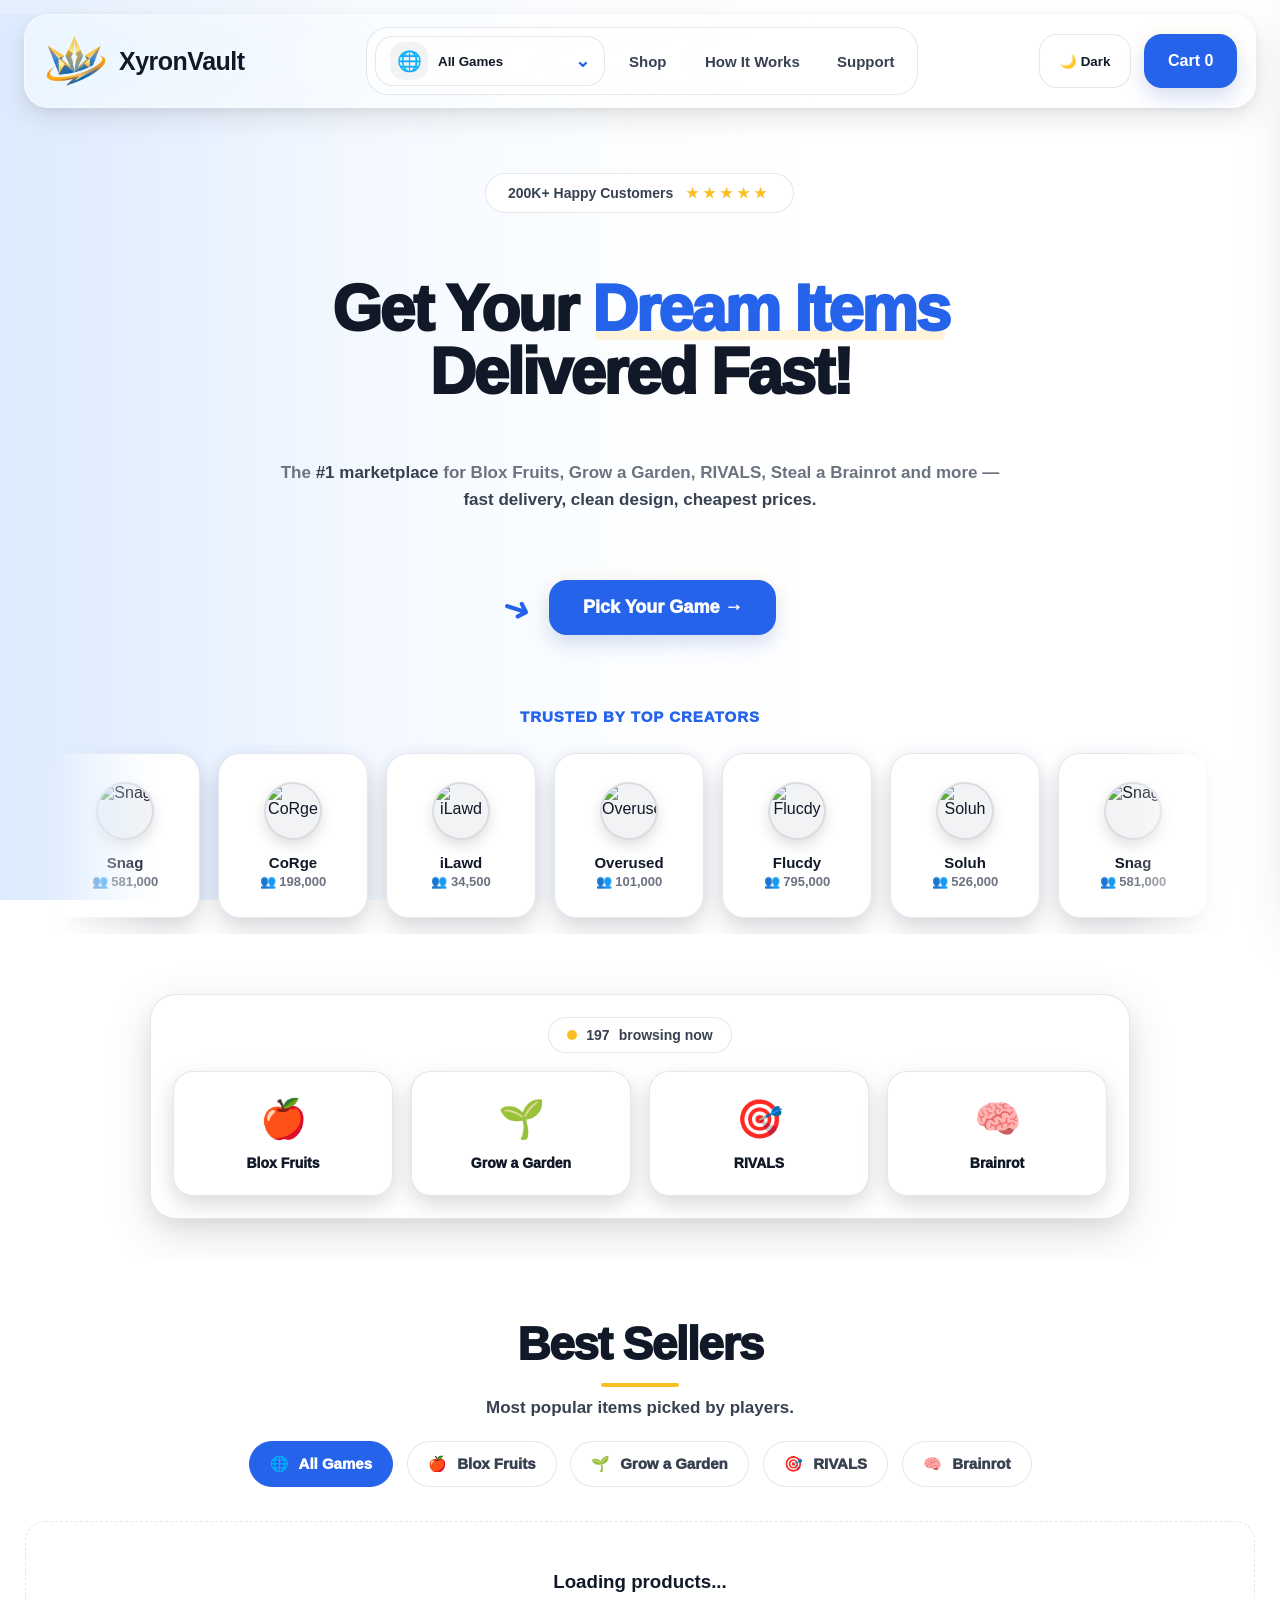
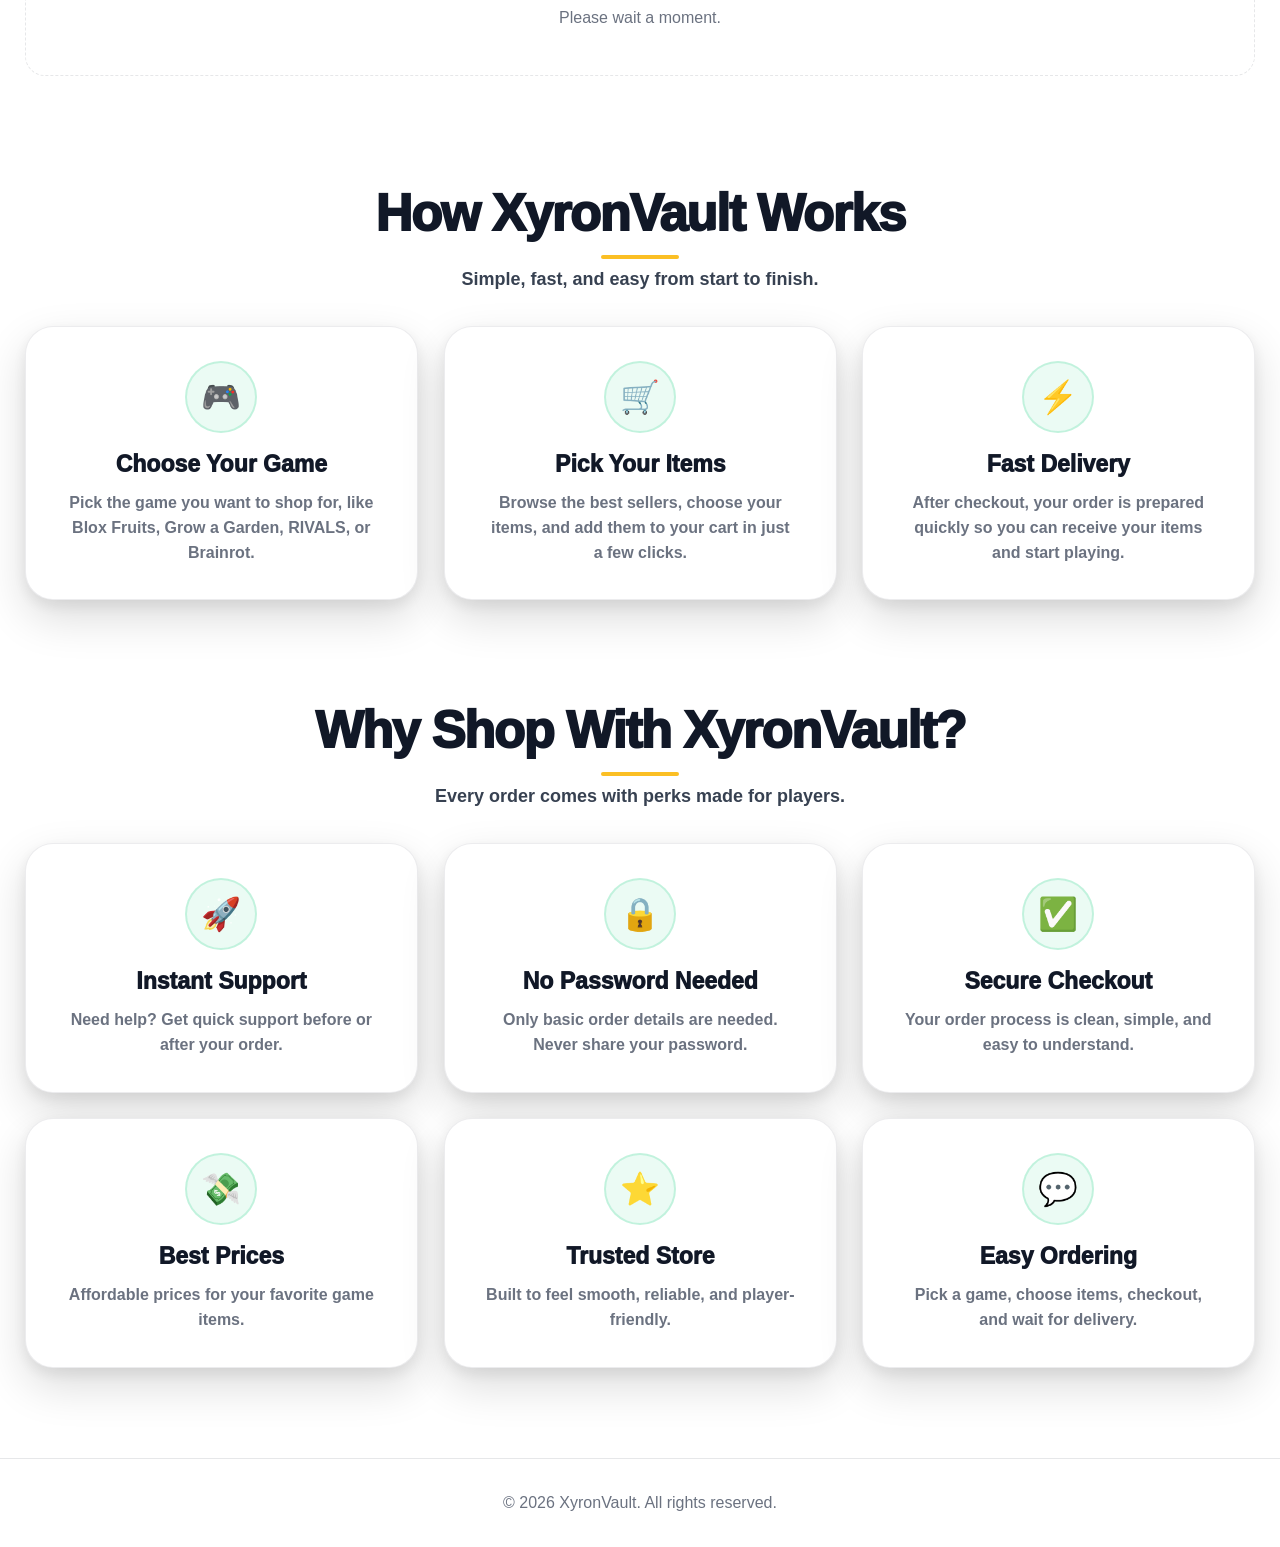
==== index.html @ 9dd2227e "Add files via upload" ====
<!DOCTYPE html>
<html lang="en">
<head>
  <meta charset="UTF-8" />
  <meta name="viewport" content="width=device-width, initial-scale=1.0" />

  <title>XyronVault</title>

  <link href="https://fonts.googleapis.com/css2?family=Fredoka:wght@400;500;600;700&display=swap" rel="stylesheet">
  <link rel="stylesheet" href="style.css">
</head>

<body class="light-mode">

  <nav class="navbar">
    <a class="logo nav-brand" href="index.html">
      <img class="nav-logo-img" src="logo.png" alt="XyronVault logo">
      <span>XyronVault</span>
    </a>

    <div class="nav-center">
      <div class="game-dropdown" id="gameDropdown">
        <button class="game-dropdown-btn" onclick="toggleGameDropdown(event)">
          <span class="selected-game-icon">🌐</span>
          <span>All Games</span>
          <span class="dropdown-arrow">⌄</span>
        </button>

        <div class="game-menu" id="gameMenu"></div>
      </div>

      <a href="#shop">Shop</a>
      <a href="#how-it-works">How It Works</a>
      <a href="#support">Support</a>
    </div>

    <div class="nav-actions">
      <button class="theme-toggle" onclick="toggleTheme()">☀️ Light</button>

      <button class="cart-btn" onclick="openCart()">
        Cart <span id="cartCount">0</span>
      </button>
    </div>
  </nav>

  <section class="hero marketplace-hero">
    <div class="hero-trust-pill">
      <span>200K+ Happy Customers</span>
      <span class="stars">★★★★★</span>
    </div>

    <h1 class="hero-title">
      Get Your <span>Dream Items</span><br>
      Delivered Fast!
    </h1>

    <p class="hero-subtitle">
      The <b>#1 marketplace</b> for Blox Fruits, Grow a Garden, RIVALS,
      Steal a Brainrot and more — <b>fast delivery, clean design, cheapest prices.</b>
    </p>

    <div class="hero-cta-row">
      <div class="hero-arrow">➜</div>

      <button class="hero-main-btn" onclick="openGamePopup()">
        Pick Your Game →
      </button>
    </div>

    <div class="creator-strip">
      <h3>Trusted by Top Creators</h3>

      <div class="creator-marquee">
        <div class="creator-track">

          <div class="creator-card">
            <img class="creator-avatar-img" src="https://api.dicebear.com/8.x/avataaars/svg?seed=Snag" alt="Snag">
            <h4>Snag</h4>
            <p>👥 581,000</p>
          </div>

          <div class="creator-card">
            <img class="creator-avatar-img" src="https://api.dicebear.com/8.x/avataaars/svg?seed=CoRge" alt="CoRge">
            <h4>CoRge</h4>
            <p>👥 198,000</p>
          </div>

          <div class="creator-card">
            <img class="creator-avatar-img" src="https://api.dicebear.com/8.x/avataaars/svg?seed=iLawd" alt="iLawd">
            <h4>iLawd</h4>
            <p>👥 34,500</p>
          </div>

          <div class="creator-card">
            <img class="creator-avatar-img" src="https://api.dicebear.com/8.x/avataaars/svg?seed=Overused" alt="Overused">
            <h4>Overused</h4>
            <p>👥 101,000</p>
          </div>

          <div class="creator-card">
            <img class="creator-avatar-img" src="https://api.dicebear.com/8.x/avataaars/svg?seed=Flucdy" alt="Flucdy">
            <h4>Flucdy</h4>
            <p>👥 795,000</p>
          </div>

          <div class="creator-card">
            <img class="creator-avatar-img" src="https://api.dicebear.com/8.x/avataaars/svg?seed=Soluh" alt="Soluh">
            <h4>Soluh</h4>
            <p>👥 526,000</p>
          </div>

          <div class="creator-card">
            <img class="creator-avatar-img" src="https://api.dicebear.com/8.x/avataaars/svg?seed=Snag2" alt="Snag">
            <h4>Snag</h4>
            <p>👥 581,000</p>
          </div>

          <div class="creator-card">
            <img class="creator-avatar-img" src="https://api.dicebear.com/8.x/avataaars/svg?seed=CoRge2" alt="CoRge">
            <h4>CoRge</h4>
            <p>👥 198,000</p>
          </div>

        </div>
      </div>
    </div>

    <div class="hero-floating-area">
      <div class="hero-glow-card">
        <div class="mini-live-pill">
          <span class="live-dot"></span>
          <b>197</b> browsing now
        </div>

        <div class="hero-games-row">
          <div class="hero-game-card" onclick="window.location.href='game.html?game=Blox%20Fruits'">
            <span>🍎</span>
            <p>Blox Fruits</p>
          </div>

          <div class="hero-game-card" onclick="window.location.href='game.html?game=Grow%20a%20Garden'">
            <span>🌱</span>
            <p>Grow a Garden</p>
          </div>

          <div class="hero-game-card" onclick="window.location.href='game.html?game=RIVALS'">
            <span>🎯</span>
            <p>RIVALS</p>
          </div>

          <div class="hero-game-card" onclick="window.location.href='game.html?game=Steal%20a%20Brainrot'">
            <span>🧠</span>
            <p>Brainrot</p>
          </div>
        </div>
      </div>
    </div>
  </section>

  <main class="container">
    <section class="shop-panel" id="shop">
      <div class="section-title best-seller-title">
        <h2>Best Sellers</h2>
        <p id="bestSellerSubtitle">Most popular items picked by players.</p>
      </div>

      <div class="game-filter-chips" id="gameFilterChips"></div>

      <div class="items-grid" id="itemsGrid">
        <div class="empty-state">
          <h3>Loading products...</h3>
          <p>Please wait a moment.</p>
        </div>
      </div>
    </section>

    <section class="zyron-steps-section" id="how-it-works">
      <div class="zyron-section-title">
        <h2>How XyronVault Works</h2>
        <p>Simple, fast, and easy from start to finish.</p>
      </div>

      <div class="zyron-steps-grid">
        <div class="zyron-info-card">
          <div class="zyron-card-icon">🎮</div>
          <h3>Choose Your Game</h3>
          <p>
            Pick the game you want to shop for, like Blox Fruits,
            Grow a Garden, RIVALS, or Brainrot.
          </p>
        </div>

        <div class="zyron-info-card">
          <div class="zyron-card-icon">🛒</div>
          <h3>Pick Your Items</h3>
          <p>
            Browse the best sellers, choose your items, and add them
            to your cart in just a few clicks.
          </p>
        </div>

        <div class="zyron-info-card">
          <div class="zyron-card-icon">⚡</div>
          <h3>Fast Delivery</h3>
          <p>
            After checkout, your order is prepared quickly so you can
            receive your items and start playing.
          </p>
        </div>
      </div>
    </section>

    <section class="zyron-benefits-section">
      <div class="zyron-section-title">
        <h2>Why Shop With XyronVault?</h2>
        <p>Every order comes with perks made for players.</p>
      </div>

      <div class="zyron-benefits-grid">
        <div class="zyron-benefit-card">
          <div class="zyron-card-icon">🚀</div>
          <h3>Instant Support</h3>
          <p>Need help? Get quick support before or after your order.</p>
        </div>

        <div class="zyron-benefit-card">
          <div class="zyron-card-icon">🔒</div>
          <h3>No Password Needed</h3>
          <p>Only basic order details are needed. Never share your password.</p>
        </div>

        <div class="zyron-benefit-card">
          <div class="zyron-card-icon">✅</div>
          <h3>Secure Checkout</h3>
          <p>Your order process is clean, simple, and easy to understand.</p>
        </div>

        <div class="zyron-benefit-card">
          <div class="zyron-card-icon">💸</div>
          <h3>Best Prices</h3>
          <p>Affordable prices for your favorite game items.</p>
        </div>

        <div class="zyron-benefit-card">
          <div class="zyron-card-icon">⭐</div>
          <h3>Trusted Store</h3>
          <p>Built to feel smooth, reliable, and player-friendly.</p>
        </div>

        <div class="zyron-benefit-card">
          <div class="zyron-card-icon">💬</div>
          <h3>Easy Ordering</h3>
          <p>Pick a game, choose items, checkout, and wait for delivery.</p>
        </div>
      </div>
    </section>
  </main>

  <aside class="cart-drawer" id="cartDrawer">
    <div class="cart-header">
      <h2>Your Cart</h2>
      <button class="close-btn" onclick="closeCart()">Close</button>
    </div>

    <div id="cartItems"></div>

    <div class="cart-total">
      <span>Total</span>
      <span id="cartTotal">$0.00</span>
    </div>

    <button class="checkout-btn" onclick="checkout()">Checkout</button>
  </aside>

  <div class="game-popup-bg" id="gamePopup">
    <div class="game-popup">
      <div class="game-popup-header">
        <div>
          <h2>Pick Your Game</h2>
          <p>Choose a game to start shopping.</p>
        </div>

        <button class="game-popup-close" onclick="closeGamePopup()">X</button>
      </div>

      <div class="game-popup-grid">
        <div class="popup-game-card" onclick="window.location.href='game.html?game=Blox%20Fruits'">
          <span>🍎</span>
          <h3>Blox Fruits</h3>
          <p>Gamepasses, perm fruits & physical fruits</p>
        </div>

        <div class="popup-game-card" onclick="window.location.href='game.html?game=Grow%20a%20Garden'">
          <span>🌱</span>
          <h3>Grow a Garden</h3>
          <p>Seeds & pets</p>
        </div>

        <div class="popup-game-card" onclick="window.location.href='game.html?game=RIVALS'">
          <span>🎯</span>
          <h3>RIVALS</h3>
          <p>Gamepasses & skin cases</p>
        </div>

        <div class="popup-game-card" onclick="window.location.href='game.html?game=Steal%20a%20Brainrot'">
          <span>🧠</span>
          <h3>Steal a Brainrot</h3>
          <p>Brainrots only</p>
        </div>
      </div>
    </div>
  </div>

  <footer class="footer" id="support">
    © 2026 XyronVault. All rights reserved.
  </footer>

  <script src="theme.js"></script>
  <script type="module" src="firebase.js"></script>

  <script>
    const games = [
      {
        name: "All Games",
        icon: "🌐",
        description: "View everything",
        tag: "All",
        page: "index.html#shop"
      },
      {
        name: "Blox Fruits",
        icon: "🍎",
        description: "Gamepasses, perm fruits & physical fruits",
        tag: "Fast",
        page: "game.html?game=Blox%20Fruits"
      },
      {
        name: "Steal a Brainrot",
        icon: "🧠",
        description: "Brainrots only",
        tag: "Fast",
        page: "game.html?game=Steal%20a%20Brainrot"
      },
      {
        name: "Grow a Garden",
        icon: "🌱",
        description: "Seeds & pets",
        tag: "Fast",
        page: "game.html?game=Grow%20a%20Garden"
      },
      {
        name: "RIVALS",
        icon: "🎯",
        description: "Gamepasses & skin cases",
        tag: "Fast",
        page: "game.html?game=RIVALS"
      }
    ];

    const filterGames = [
      { name: "all", label: "All Games", icon: "🌐" },
      { name: "Blox Fruits", label: "Blox Fruits", icon: "🍎" },
      { name: "Grow a Garden", label: "Grow a Garden", icon: "🌱" },
      { name: "RIVALS", label: "RIVALS", icon: "🎯" },
      { name: "Steal a Brainrot", label: "Brainrot", icon: "🧠" }
    ];

    let selectedGame = "all";
    let cart = JSON.parse(localStorage.getItem("cart")) || [];
    let allProducts = [];

    const gameDropdown = document.getElementById("gameDropdown");
    const gameMenu = document.getElementById("gameMenu");
    const gamePopup = document.getElementById("gamePopup");

    const gameFilterChips = document.getElementById("gameFilterChips");
    const bestSellerSubtitle = document.getElementById("bestSellerSubtitle");
    const itemsGrid = document.getElementById("itemsGrid");

    const cartDrawer = document.getElementById("cartDrawer");
    const cartItems = document.getElementById("cartItems");
    const cartTotal = document.getElementById("cartTotal");
    const cartCount = document.getElementById("cartCount");

    function waitForFirebase(callback) {
      let tries = 0;

      const timer = setInterval(function() {
        tries++;

        if (typeof getFirebaseItems === "function") {
          clearInterval(timer);
          callback();
          return;
        }

        if (tries > 40) {
          clearInterval(timer);
          itemsGrid.innerHTML = `
            <div class="empty-state">
              <h3>Firebase is not loaded ;-;</h3>
              <p>Check that firebase.js is in the same folder as index.html.</p>
            </div>
          `;
        }
      }, 100);
    }

    async function loadItems() {
      if (typeof getFirebaseItems !== "function") {
        return [];
      }

      return await getFirebaseItems();
    }

    function renderGameMenu() {
      gameMenu.innerHTML = "";

      games.forEach(game => {
        const item = document.createElement("div");
        item.className = "game-menu-item";

        item.innerHTML = `
          <span class="game-menu-icon">${game.icon}</span>

          <div>
            <h4>${game.name}</h4>
            <p>${game.description}</p>
          </div>

          <span class="quick-tag">${game.tag}</span>
        `;

        item.addEventListener("click", function() {
          window.location.href = game.page;
        });

        gameMenu.appendChild(item);
      });
    }

    function toggleGameDropdown(event) {
      if (event) {
        event.stopPropagation();
      }

      gameDropdown.classList.toggle("open");
      gameMenu.classList.toggle("active");
    }

    function closeGameDropdown() {
      gameDropdown.classList.remove("open");
      gameMenu.classList.remove("active");
    }

    function openGamePopup() {
      gamePopup.classList.add("active");
    }

    function closeGamePopup() {
      gamePopup.classList.remove("active");
    }

    function renderGameFilterChips() {
      gameFilterChips.innerHTML = "";

      filterGames.forEach(game => {
        const button = document.createElement("button");
        button.className = "game-filter-chip";
        button.innerHTML = `<span>${game.icon}</span> ${game.label}`;

        if (selectedGame === game.name) {
          button.classList.add("active");
        }

        button.addEventListener("click", function() {
          setGameFilter(game.name);
        });

        gameFilterChips.appendChild(button);
      });
    }

    async function setGameFilter(gameName) {
      selectedGame = gameName;

      if (gameName === "all") {
        bestSellerSubtitle.textContent = "Most popular items picked by players.";
      } else {
        bestSellerSubtitle.textContent = "Showing best sellers for " + gameName + ".";
      }

      renderGameFilterChips();
      renderHomepageItems();
    }

    async function renderHomepageItems() {
      if (allProducts.length === 0) {
        allProducts = await loadItems();
      }

      let filteredItems = [...allProducts];

      if (selectedGame !== "all") {
        filteredItems = filteredItems.filter(item => item.game === selectedGame);
      }

      renderCards(filteredItems, itemsGrid);
    }

    function renderCards(items, grid) {
      grid.innerHTML = "";

      if (items.length === 0) {
        grid.innerHTML = `
          <div class="empty-state">
            <h3>No items found ;-;</h3>
            <p>No products have been added for this game yet.</p>
          </div>
        `;
        return;
      }

      items.forEach(item => {
        const card = document.createElement("div");
        card.className = "item-card";

        const stock = Number(item.stock || 0);
        const price = Number(item.price || 0);

        const imageHTML = item.image
          ? `<img src="${item.image}" alt="${item.name}" onerror="this.parentElement.innerHTML='<div class=&quot;placeholder-img&quot;>🎮</div>'">`
          : `<div class="placeholder-img">🎮</div>`;

        card.innerHTML = `
          <div class="item-img-wrap">${imageHTML}</div>

          <span class="item-tag">${item.category || "Item"}</span>

          <h3>${item.name || "Unnamed Item"}</h3>

          <p class="item-meta">
            ${item.game || "Game"}<br>
            ${stock > 0 ? "Stock: " + stock : "Out of stock"}
          </p>

          <div class="item-bottom">
            <span class="price">$${price.toFixed(2)}</span>
            <button class="add-btn" ${stock > 0 ? "" : "disabled"}>Add</button>
          </div>
        `;

        card.querySelector(".add-btn").addEventListener("click", function() {
          addToCart(item.id);
        });

        grid.appendChild(card);
      });
    }

    function addToCart(id) {
      const item = allProducts.find(product => String(product.id) === String(id));

      if (!item) {
        alert("Item not found.");
        return;
      }

      cart.push(item);
      saveCart();
      updateCart();
      openCart();
    }

    function removeFromCart(index) {
      cart.splice(index, 1);
      saveCart();
      updateCart();
    }

    function saveCart() {
      localStorage.setItem("cart", JSON.stringify(cart));
    }

    function updateCart() {
      cartItems.innerHTML = "";

      let total = 0;

      if (cart.length === 0) {
        cartItems.innerHTML = `<p style="color:var(--muted);">Your cart is empty.</p>`;
      }

      cart.forEach((item, index) => {
        const price = Number(item.price || 0);
        total += price;

        const cartItem = document.createElement("div");
        cartItem.className = "cart-item";

        cartItem.innerHTML = `
          <div>
            <strong>${item.name}</strong>
            <p>${item.game} • ${item.category}</p>
            <p>$${price.toFixed(2)}</p>
          </div>

          <button class="close-btn" onclick="removeFromCart(${index})">X</button>
        `;

        cartItems.appendChild(cartItem);
      });

      cartTotal.textContent = "$" + total.toFixed(2);
      cartCount.textContent = cart.length;
    }

    function openCart() {
      cartDrawer.classList.add("active");
    }

    function closeCart() {
      cartDrawer.classList.remove("active");
    }

    function checkout() {
      if (cart.length === 0) {
        alert("Your cart is empty.");
        return;
      }

      window.location.href = "checkout.html";
    }

    document.addEventListener("click", function(event) {
      if (!gameDropdown.contains(event.target)) {
        closeGameDropdown();
      }

      if (event.target === gamePopup) {
        closeGamePopup();
      }
    });

    document.addEventListener("keydown", function(event) {
      if (event.key === "Escape") {
        closeGamePopup();
        closeGameDropdown();
      }
    });

    document.addEventListener("DOMContentLoaded", function() {
      renderGameMenu();
      renderGameFilterChips();
      updateCart();

      waitForFirebase(async function() {
        allProducts = await loadItems();
        await renderHomepageItems();
      });
    });
  </script>

</body>
</html>
---- style.css ----
:root {
  --bg: #050509;
  --panel: #0b0b14;
  --panel-2: #0d0d16;
  --panel-3: #11111d;
  --input: #0f0f1a;
  --image-bg: #151526;
  --text: #ffffff;
  --muted: #aaaaaa;
  --muted-2: #cfcfcf;
  --line: rgba(255,255,255,0.1);
  --line-green: rgba(0,255,153,0.25);
  --green: #00ff99;
  --green-dark: #03120b;
  --shadow: rgba(0,255,153,0.14);
  --danger-bg: #25161b;
  --danger: #ff6b8a;
}

body.light-mode {
  --bg: #f5f7fb;
  --panel: #ffffff;
  --panel-2: #ffffff;
  --panel-3: #ffffff;
  --input: #ffffff;
  --image-bg: #eef2f7;
  --text: #111827;
  --muted: #6b7280;
  --muted-2: #374151;
  --line: rgba(0,0,0,0.1);
  --line-green: rgba(0,168,109,0.24);
  --green: #04b875;
  --green-dark: #ffffff;
  --shadow: rgba(0,168,109,0.13);
  --danger-bg: #fff0f4;
  --danger: #d9365f;
}

* {
  margin: 0;
  padding: 0;
  box-sizing: border-box;
  font-family: Arial, sans-serif;
}

body {
  background: var(--bg);
  color: var(--text);
  min-height: 100vh;
  overflow-x: hidden;
}

button,
a,
input,
select {
  font-family: inherit;
}

.navbar {
  min-height: 76px;
  padding: 14px 42px;
  display: flex;
  align-items: center;
  justify-content: space-between;
  gap: 18px;
  background: rgba(8, 8, 15, 0.94);
  border-bottom: 1px solid var(--line-green);
  position: sticky;
  top: 0;
  z-index: 50;
  backdrop-filter: blur(14px);
}

body.light-mode .navbar {
  background: rgba(255,255,255,0.92);
}

.logo {
  font-size: 27px;
  font-weight: 900;
  color: var(--green);
  text-shadow: 0 0 18px var(--shadow);
  letter-spacing: 0.5px;
  white-space: nowrap;
  text-decoration: none;
}

.nav-center,
.nav-actions,
.nav-links {
  display: flex;
  align-items: center;
  gap: 12px;
}

.nav-center a,
.nav-link {
  color: var(--muted-2);
  text-decoration: none;
  font-size: 15px;
  font-weight: 800;
}

.nav-center a:hover,
.nav-link:hover {
  color: var(--green);
}

.wallet-pill {
  height: 48px;
  background: var(--panel-3);
  border: 1px solid var(--line);
  border-radius: 16px;
  display: flex;
  align-items: center;
  overflow: hidden;
}

.wallet-text {
  padding: 0 14px;
  min-width: 92px;
  line-height: 1.1;
}

.wallet-text strong {
  display: block;
  font-size: 15px;
  color: var(--text);
}

.wallet-text span {
  color: var(--muted);
  font-size: 12px;
}

.wallet-plus {
  width: 46px;
  height: 48px;
  background: var(--green);
  color: #03120b;
  border: none;
  font-size: 22px;
  font-weight: 900;
  cursor: pointer;
}

.cart-btn,
.theme-toggle,
.primary-btn,
.secondary-btn,
.clear-btn,
.close-btn,
.checkout-btn,
.save-btn,
.back-btn,
.small-btn,
.delete-btn,
.clear-all-btn {
  border: none;
  cursor: pointer;
  font-weight: 900;
  text-decoration: none;
}

.cart-btn {
  height: 48px;
  padding: 0 18px;
  border-radius: 16px;
  background: var(--green);
  color: #03120b;
  box-shadow: 0 0 20px var(--shadow);
  white-space: nowrap;
}

.theme-toggle {
  height: 48px;
  background: var(--panel-3);
  color: var(--text);
  border: 1px solid var(--line);
  padding: 0 16px;
  border-radius: 16px;
  white-space: nowrap;
}

.theme-toggle:hover {
  color: var(--green);
  border-color: var(--line-green);
}

.game-dropdown {
  position: relative;
}

.game-dropdown-btn {
  height: 48px;
  min-width: 210px;
  background: var(--panel-3);
  color: var(--text);
  border: 1px solid var(--line-green);
  border-radius: 16px;
  padding: 0 14px;
  display: flex;
  align-items: center;
  gap: 10px;
  cursor: pointer;
  font-weight: 900;
}

.selected-game-icon {
  width: 34px;
  height: 34px;
  background: var(--image-bg);
  display: flex;
  align-items: center;
  justify-content: center;
  border-radius: 11px;
  font-size: 20px;
}

.dropdown-arrow {
  margin-left: auto;
  color: var(--green);
  font-size: 18px;
  transition: 0.2s;
}

.game-dropdown.open .dropdown-arrow {
  transform: rotate(180deg);
}

.game-menu {
  display: none;
  position: absolute;
  top: 60px;
  left: 0;
  width: 390px;
  max-height: 430px;
  overflow-y: auto;
  background: var(--panel);
  border: 1px solid var(--line-green);
  border-radius: 24px;
  padding: 12px;
  z-index: 999;
  box-shadow: 0 25px 70px rgba(0,0,0,0.45), 0 0 35px var(--shadow);
}

.game-menu.active {
  display: block;
}

.game-menu-item {
  display: grid;
  grid-template-columns: 54px 1fr auto;
  align-items: center;
  gap: 12px;
  padding: 13px;
  border-radius: 18px;
  cursor: pointer;
  transition: 0.2s;
}

.game-menu-item:hover,
.game-menu-item.active {
  background: rgba(0,255,153,0.08);
}

.game-menu-icon {
  width: 48px;
  height: 48px;
  background: var(--image-bg);
  border-radius: 15px;
  display: flex;
  align-items: center;
  justify-content: center;
  font-size: 26px;
  border: 1px solid var(--line);
}

.game-menu-item h4 {
  font-size: 16px;
  margin-bottom: 4px;
  color: var(--text);
}

.game-menu-item p {
  color: var(--muted);
  font-size: 13px;
}

.quick-tag,
.live-badge,
.item-tag,
.tag {
  background: rgba(0,255,153,0.14);
  color: var(--green);
  border: 1px solid var(--line-green);
  border-radius: 999px;
  font-size: 12px;
  font-weight: 900;
}

.quick-tag {
  padding: 7px 11px;
}

.hero {
  max-width: 1220px;
  margin: 70px auto 45px;
  padding: 0 25px;
  display: grid;
  grid-template-columns: 1.15fr 0.85fr;
  gap: 35px;
  align-items: center;
}

.hero-text h1 {
  font-size: 60px;
  line-height: 1.05;
  margin-bottom: 20px;
  color: var(--text);
}

.hero-text h1 span,
.game-hero h1 span {
  color: var(--green);
  text-shadow: 0 0 25px var(--shadow);
}

.hero-text p {
  color: var(--muted);
  font-size: 18px;
  line-height: 1.6;
  max-width: 650px;
  margin-bottom: 28px;
}

.hero-buttons {
  display: flex;
  gap: 15px;
  flex-wrap: wrap;
}

.primary-btn,
.secondary-btn {
  padding: 14px 22px;
  border-radius: 14px;
  font-size: 15px;
}

.primary-btn,
.checkout-btn,
.save-btn {
  background: var(--green);
  color: #03120b;
  box-shadow: 0 0 25px var(--shadow);
}

.secondary-btn {
  background: var(--panel-3);
  color: var(--text);
  border: 1px solid var(--line);
}

.hero-card,
.game-hero-card {
  background:
    radial-gradient(circle at top, rgba(0,255,153,0.22), transparent 45%),
    radial-gradient(circle at bottom right, rgba(116,0,255,0.16), transparent 40%),
    var(--panel);
  border: 1px solid var(--line-green);
  border-radius: 30px;
  padding: 28px;
  box-shadow: 0 0 45px var(--shadow);
}

.hero-mini-card {
  background: var(--panel-3);
  border-radius: 24px;
  padding: 25px;
  text-align: center;
  border: 1px solid var(--line);
}

.hero-icon {
  font-size: 88px;
  margin: 20px 0;
}

.live-badge {
  display: inline-block;
  padding: 7px 12px;
}

.hero-mini-card h3 {
  font-size: 25px;
  margin-bottom: 8px;
}

.hero-mini-card p {
  color: var(--muted);
  line-height: 1.5;
}

.container {
  max-width: 1220px;
  margin: auto;
  padding: 20px 25px 80px;
}

.shop-panel,
.panel {
  background: var(--panel);
  border: 1px solid var(--line);
  border-radius: 26px;
  padding: 24px;
  box-shadow: 0 12px 35px rgba(0,0,0,0.12);
}

.section-title,
.top-row {
  margin-bottom: 22px;
}

.section-title h2,
.top-row h2,
.panel h1,
.panel h2 {
  font-size: 32px;
  color: var(--text);
}

.section-title p,
.top-row p,
.hint,
.game-hero p {
  color: var(--muted);
  margin-top: 8px;
  line-height: 1.5;
}

.filters {
  display: grid;
  grid-template-columns: 1.5fr 1fr auto;
  gap: 14px;
  margin-bottom: 22px;
}

input,
select,
.filters input,
.filters select {
  background: var(--input);
  border: 1px solid var(--line);
  color: var(--text);
  padding: 14px 15px;
  border-radius: 14px;
  outline: none;
  font-size: 14px;
  width: 100%;
}

label {
  color: var(--text);
  font-size: 14px;
  font-weight: 800;
}

.clear-btn,
.close-btn,
.small-btn,
.back-btn {
  background: var(--panel-3);
  color: var(--text);
  border: 1px solid var(--line);
  padding: 13px 17px;
  border-radius: 14px;
}

.category-chips {
  display: flex;
  flex-wrap: wrap;
  gap: 10px;
  margin-bottom: 24px;
}

.chip {
  background: var(--panel-3);
  color: var(--muted-2);
  border: 1px solid var(--line);
  padding: 10px 14px;
  border-radius: 999px;
  cursor: pointer;
  font-size: 14px;
  font-weight: 900;
}

.chip.active {
  background: rgba(0,255,153,0.14);
  border-color: var(--line-green);
  color: var(--green);
}

.items-grid {
  display: grid;
  grid-template-columns: repeat(auto-fill, minmax(190px, 210px));
  gap: 22px;
  justify-content: start;
  align-items: start;
}

.item-card {
  width: 100%;
  background: var(--panel-2);
  color: var(--text);
  border: 1px solid var(--line-green);
  border-radius: 18px;
  padding: 14px;
  transition: 0.25s;
  position: relative;
  min-height: 295px;
  box-shadow: 0 10px 28px rgba(0,0,0,0.25);
}

.item-card:hover {
  transform: translateY(-5px);
  border-color: var(--green);
  box-shadow: 0 0 28px var(--shadow);
}

.item-img-wrap {
  width: 100%;
  height: 150px;
  border-radius: 14px;
  background:
    radial-gradient(circle at top, rgba(0,255,153,0.13), transparent 45%),
    var(--image-bg);
  display: flex;
  align-items: center;
  justify-content: center;
  overflow: hidden;
  margin-bottom: 14px;
}

.item-img-wrap img {
  width: 100%;
  height: 100%;
  object-fit: contain;
  padding: 10px;
  display: block;
}

.placeholder-img {
  font-size: 48px;
}

.item-tag {
  position: absolute;
  top: 12px;
  right: 12px;
  padding: 5px 8px;
  border-radius: 8px;
  font-size: 11px;
  max-width: 98px;
  overflow: hidden;
  text-overflow: ellipsis;
  white-space: nowrap;
}

.item-card h3 {
  font-size: 18px;
  margin-top: 6px;
  margin-bottom: 8px;
  color: var(--text);
  line-height: 1.2;
}

.item-meta {
  color: var(--muted);
  font-size: 13px;
  margin-bottom: 10px;
  line-height: 1.4;
}

.item-bottom {
  display: flex;
  justify-content: space-between;
  align-items: center;
  gap: 10px;
  margin-top: 12px;
}

.price {
  color: var(--green);
  font-size: 20px;
  font-weight: 900;
}

.add-btn {
  background: var(--green);
  color: #03120b;
  border: none;
  padding: 9px 12px;
  border-radius: 11px;
  font-weight: 900;
  cursor: pointer;
  box-shadow: 0 0 16px var(--shadow);
}

.add-btn:disabled {
  opacity: 0.5;
  cursor: not-allowed;
}

.empty-state,
.empty {
  padding: 45px;
  border-radius: 20px;
  background: var(--panel-2);
  border: 1px dashed var(--line);
  color: var(--muted);
  text-align: center;
  grid-column: 1 / -1;
  line-height: 1.6;
}

.empty-state h3 {
  color: var(--text);
  margin-bottom: 8px;
}

.cart-drawer {
  position: fixed;
  top: 0;
  right: -430px;
  width: 400px;
  height: 100vh;
  background: var(--panel);
  border-left: 1px solid var(--line-green);
  z-index: 100;
  padding: 25px;
  transition: 0.3s;
  box-shadow: -10px 0 40px rgba(0,0,0,0.35);
  overflow-y: auto;
}

.cart-drawer.active {
  right: 0;
}

.cart-header {
  display: flex;
  justify-content: space-between;
  align-items: center;
  margin-bottom: 25px;
}

.cart-item {
  background: var(--panel-3);
  padding: 14px;
  border-radius: 14px;
  margin-bottom: 12px;
  display: flex;
  justify-content: space-between;
  gap: 10px;
  align-items: center;
}

.cart-item p {
  color: var(--muted);
  font-size: 13px;
  margin-top: 4px;
}

.cart-total {
  margin-top: 25px;
  padding-top: 18px;
  border-top: 1px solid var(--line);
  display: flex;
  justify-content: space-between;
  font-size: 20px;
  font-weight: 900;
}

.checkout-btn,
.save-btn {
  width: 100%;
  margin-top: 18px;
  padding: 14px;
  border-radius: 13px;
}

.footer {
  text-align: center;
  color: var(--muted);
  padding: 35px;
  border-top: 1px solid var(--line);
}

.game-hero {
  max-width: 1220px;
  margin: 55px auto 28px;
  padding: 0 25px;
}

.game-icon {
  font-size: 58px;
  margin-bottom: 12px;
}

.game-hero h1 {
  font-size: 46px;
  margin-bottom: 10px;
  color: var(--text);
}

.admin-page {
  padding: 30px;
}

.admin-wrap {
  max-width: 1150px;
  margin: auto;
}

.topbar {
  display: flex;
  justify-content: space-between;
  align-items: center;
  margin-bottom: 35px;
  gap: 20px;
  flex-wrap: wrap;
}

.topbar-actions {
  display: flex;
  gap: 10px;
  flex-wrap: wrap;
}

.layout {
  display: grid;
  grid-template-columns: 420px 1fr;
  gap: 25px;
  align-items: start;
}

.form-grid {
  display: grid;
  gap: 14px;
}

.form-grid input,
.form-grid select {
  margin-top: 7px;
}

.drop-zone {
  margin-top: 7px;
  min-height: 170px;
  background: var(--panel-3);
  border: 2px dashed var(--line-green);
  border-radius: 18px;
  display: flex;
  align-items: center;
  justify-content: center;
  text-align: center;
  cursor: pointer;
  overflow: hidden;
  transition: 0.2s;
  padding: 16px;
}

.drop-zone:hover,
.drop-zone.dragover {
  border-color: var(--green);
  background: rgba(0,255,153,0.06);
  box-shadow: 0 0 22px var(--shadow);
}

.drop-content {
  color: var(--muted);
  line-height: 1.5;
}

.drop-content strong {
  color: var(--green);
}

.upload-icon {
  display: block;
  font-size: 42px;
  margin-bottom: 10px;
}

.drop-zone img {
  width: 100%;
  height: 100%;
  max-height: 220px;
  object-fit: contain;
  border-radius: 14px;
}

.image-actions {
  display: flex;
  gap: 10px;
  margin-top: 10px;
}

.remove-img-btn,
.delete-btn,
.clear-all-btn {
  background: var(--danger-bg);
  color: var(--danger);
  border: 1px solid rgba(255,107,138,0.3);
}

.preview-card {
  margin-top: 22px;
  background: var(--panel-3);
  border: 1px solid var(--line);
  border-radius: 20px;
  padding: 16px;
}

.preview-img {
  width: 100%;
  height: 170px;
  background: var(--image-bg);
  border-radius: 16px;
  display: flex;
  align-items: center;
  justify-content: center;
  overflow: hidden;
  font-size: 55px;
  margin-bottom: 14px;
}

.preview-img img {
  width: 100%;
  height: 100%;
  object-fit: contain;
  padding: 10px;
}

.tag {
  display: inline-block;
  padding: 5px 10px;
  margin-bottom: 10px;
}

.preview-card h3 {
  margin-bottom: 7px;
}

.meta {
  color: var(--muted);
  font-size: 14px;
  line-height: 1.5;
}

.items-list {
  display: grid;
  gap: 14px;
  margin-top: 18px;
}

.saved-item {
  background: var(--panel-3);
  border: 1px solid var(--line);
  border-radius: 18px;
  padding: 14px;
  display: grid;
  grid-template-columns: 70px 1fr auto;
  gap: 14px;
  align-items: center;
}

.saved-img {
  width: 70px;
  height: 70px;
  border-radius: 14px;
  background: var(--image-bg);
  display: flex;
  align-items: center;
  justify-content: center;
  overflow: hidden;
  font-size: 28px;
}

.saved-img img {
  width: 100%;
  height: 100%;
  object-fit: contain;
  padding: 5px;
}

.saved-item h3 {
  font-size: 16px;
  margin-bottom: 5px;
  color: var(--text);
}

.saved-item p {
  color: var(--muted);
  font-size: 13px;
  line-height: 1.5;
}

.delete-btn {
  padding: 10px 12px;
  border-radius: 12px;
}

.danger-row {
  margin-top: 20px;
  padding-top: 18px;
  border-top: 1px solid var(--line);
}

.clear-all-btn {
  width: 100%;
  padding: 13px;
  border-radius: 14px;
}

@media (max-width: 980px) {
  .navbar {
    flex-wrap: wrap;
  }

  .hero {
    grid-template-columns: 1fr;
    margin-top: 45px;
  }

  .hero-text h1 {
    font-size: 44px;
  }

  .filters {
    grid-template-columns: 1fr;
  }

  .nav-center a {
    display: none;
  }

  .layout {
    grid-template-columns: 1fr;
  }
}

@media (max-width: 720px) {
  .navbar {
    padding: 14px 18px;
  }

  .nav-center {
    order: 3;
    width: 100%;
  }

  .game-dropdown,
  .game-dropdown-btn {
    width: 100%;
  }

  .game-menu {
    width: 100%;
  }

  .logo {
    font-size: 22px;
  }

  .wallet-pill {
    display: none;
  }

  .hero-text h1 {
    font-size: 38px;
  }

  .items-grid {
    grid-template-columns: repeat(2, minmax(150px, 1fr));
    gap: 14px;
  }

  .item-img-wrap {
    height: 135px;
  }

  .cart-drawer {
    width: 100%;
    right: -100%;
  }

  .admin-page {
    padding: 18px;
  }

  .saved-item {
    grid-template-columns: 60px 1fr;
  }

  .delete-btn {
    grid-column: 1 / -1;
  }
}
/* FULLER PAGE BACKGROUND */
body {
  position: relative;
}

body::before {
  content: "";
  position: fixed;
  inset: 0;
  pointer-events: none;
  z-index: -2;
  background:
    radial-gradient(circle at 8% 18%, rgba(0, 255, 153, 0.12), transparent 26%),
    radial-gradient(circle at 92% 22%, rgba(120, 80, 255, 0.14), transparent 28%),
    radial-gradient(circle at 8% 82%, rgba(0, 255, 153, 0.10), transparent 25%),
    radial-gradient(circle at 92% 78%, rgba(120, 80, 255, 0.12), transparent 26%);
}

body::after {
  content: "";
  position: fixed;
  inset: 0;
  pointer-events: none;
  z-index: -1;
  opacity: 0.22;
  background-image:
    radial-gradient(circle, rgba(0, 255, 153, 0.35) 1px, transparent 1px);
  background-size: 34px 34px;
  mask-image: linear-gradient(to bottom, transparent, black 18%, black 82%, transparent);
}

/* MAKE CONTENT A LITTLE WIDER */
.hero,
.container,
.game-hero {
  max-width: 1380px;
}

/* ADD SOFT DECORATION AROUND HERO */
.hero {
  position: relative;
}

.hero::before {
  content: "";
  position: absolute;
  left: -90px;
  top: 35px;
  width: 170px;
  height: 170px;
  border-radius: 42px;
  border: 1px solid rgba(0, 255, 153, 0.18);
  background: rgba(0, 255, 153, 0.045);
  transform: rotate(18deg);
  pointer-events: none;
}

.hero::after {
  content: "";
  position: absolute;
  right: -80px;
  bottom: -25px;
  width: 135px;
  height: 135px;
  border-radius: 50%;
  border: 1px solid rgba(120, 80, 255, 0.2);
  background: rgba(120, 80, 255, 0.06);
  pointer-events: none;
}

/* LIGHT MODE VERSION */
body.light-mode::before {
  background:
    radial-gradient(circle at 8% 18%, rgba(0, 184, 117, 0.13), transparent 26%),
    radial-gradient(circle at 92% 22%, rgba(120, 80, 255, 0.12), transparent 28%),
    radial-gradient(circle at 8% 82%, rgba(0, 184, 117, 0.10), transparent 25%),
    radial-gradient(circle at 92% 78%, rgba(120, 80, 255, 0.10), transparent 26%);
}

body.light-mode::after {
  opacity: 0.18;
  background-image:
    radial-gradient(circle, rgba(0, 184, 117, 0.35) 1px, transparent 1px);
}

/* GIVE PANELS MORE PRESENCE */
.shop-panel,
.panel,
.hero-card,
.game-hero-card {
  box-shadow:
    0 18px 55px rgba(0, 0, 0, 0.18),
    0 0 35px var(--shadow);
}

body.light-mode .shop-panel,
body.light-mode .panel,
body.light-mode .hero-card,
body.light-mode .game-hero-card {
  box-shadow:
    0 18px 55px rgba(15, 23, 42, 0.08),
    0 0 35px rgba(0, 184, 117, 0.10);
}
/* BETTER FLOATING NAVBAR */
.navbar {
  width: calc(100% - 48px);
  max-width: 1540px;
  min-height: 76px;
  margin: 14px auto 0;
  padding: 12px 18px;
  border-radius: 24px;
  top: 14px;
  background:
    linear-gradient(135deg, rgba(17, 17, 29, 0.92), rgba(8, 8, 15, 0.88));
  border: 1px solid rgba(0, 255, 153, 0.22);
  box-shadow:
    0 18px 45px rgba(0, 0, 0, 0.28),
    0 0 28px rgba(0, 255, 153, 0.08);
}

body.light-mode .navbar {
  background:
    linear-gradient(135deg, rgba(255, 255, 255, 0.94), rgba(245, 248, 252, 0.92));
  border: 1px solid rgba(0, 184, 117, 0.22);
  box-shadow:
    0 18px 45px rgba(15, 23, 42, 0.10),
    0 0 28px rgba(0, 184, 117, 0.08);
}

/* LOGO UPGRADE */
.logo {
  font-size: 30px;
  letter-spacing: -0.8px;
  display: flex;
  align-items: center;
  gap: 8px;
}

.logo::before {
  content: "✦";
  font-size: 18px;
  color: var(--green);
  filter: drop-shadow(0 0 8px var(--green));
}

/* CENTER NAV PILL */
.nav-center {
  background: rgba(255, 255, 255, 0.035);
  border: 1px solid var(--line);
  border-radius: 22px;
  padding: 8px;
  gap: 10px;
}

body.light-mode .nav-center {
  background: rgba(255, 255, 255, 0.78);
  border-color: rgba(0, 0, 0, 0.08);
}

/* DROPDOWN BUTTON BETTER */
.game-dropdown-btn {
  min-width: 230px;
  height: 50px;
  border-radius: 18px;
  background:
    linear-gradient(135deg, rgba(0, 255, 153, 0.10), rgba(255, 255, 255, 0.025));
  border: 1px solid rgba(0, 255, 153, 0.28);
  box-shadow: inset 0 0 0 1px rgba(255,255,255,0.035);
}

.game-dropdown-btn:hover {
  border-color: rgba(0, 255, 153, 0.65);
  box-shadow:
    0 0 24px rgba(0, 255, 153, 0.12),
    inset 0 0 0 1px rgba(255,255,255,0.05);
}

body.light-mode .game-dropdown-btn {
  background:
    linear-gradient(135deg, rgba(0, 184, 117, 0.10), rgba(255, 255, 255, 0.95));
  border-color: rgba(0, 184, 117, 0.24);
}

.selected-game-icon {
  width: 38px;
  height: 38px;
  border-radius: 14px;
  background:
    radial-gradient(circle at top, rgba(0,255,153,0.18), transparent 55%),
    var(--image-bg);
}

/* SHOP + SUPPORT LINKS */
.nav-center a,
.nav-link {
  height: 46px;
  display: flex;
  align-items: center;
  padding: 0 14px;
  border-radius: 15px;
  transition: 0.2s;
}

.nav-center a:hover,
.nav-link:hover {
  background: rgba(0, 255, 153, 0.10);
  color: var(--green);
}

/* RIGHT ACTIONS */
.nav-actions,
.nav-links {
  gap: 12px;
}

.wallet-pill {
  height: 54px;
  border-radius: 18px;
  background:
    linear-gradient(135deg, rgba(255,255,255,0.05), rgba(0,255,153,0.05));
  border: 1px solid var(--line);
  box-shadow: inset 0 0 0 1px rgba(255,255,255,0.03);
}

body.light-mode .wallet-pill {
  background: #ffffff;
  box-shadow: 0 8px 24px rgba(15, 23, 42, 0.06);
}

.wallet-text {
  padding: 0 16px;
}

.wallet-text strong {
  font-size: 17px;
}

.wallet-plus {
  height: 54px;
  width: 54px;
  font-size: 24px;
  border-radius: 0 18px 18px 0;
}

/* THEME BUTTON */
.theme-toggle {
  height: 54px;
  border-radius: 18px;
  padding: 0 20px;
  background: var(--panel-3);
  border: 1px solid var(--line);
  box-shadow: inset 0 0 0 1px rgba(255,255,255,0.025);
}

.theme-toggle:hover {
  transform: translateY(-1px);
  box-shadow: 0 10px 24px var(--shadow);
}

/* CART BUTTON */
.cart-btn {
  height: 54px;
  border-radius: 18px;
  padding: 0 24px;
  font-size: 16px;
  background:
    linear-gradient(135deg, var(--green), #00c978);
  box-shadow:
    0 12px 28px rgba(0, 255, 153, 0.22),
    inset 0 -2px 0 rgba(0,0,0,0.12);
}

.cart-btn:hover,
.wallet-plus:hover {
  transform: translateY(-1px);
  filter: brightness(1.06);
}

/* DROPDOWN MENU POSITION FIX */
.game-menu {
  top: 62px;
  border-radius: 22px;
}

/* MOBILE CLEANUP */
@media (max-width: 900px) {
  .navbar {
    width: calc(100% - 24px);
    padding: 12px;
    border-radius: 22px;
  }

  .logo {
    font-size: 24px;
  }

  .nav-actions,
  .nav-links {
    margin-left: auto;
  }
}

@media (max-width: 720px) {
  .navbar {
    top: 8px;
    margin-top: 8px;
  }

  .nav-center {
    width: 100%;
  }

  .game-dropdown-btn {
    min-width: 100%;
  }

  .theme-toggle,
  .cart-btn {
    height: 46px;
    border-radius: 15px;
    padding: 0 14px;
  }
}
/* TRANSPARENT BLUR NAVBAR */
.navbar {
  background: rgba(8, 8, 15, 0.38) !important;
  backdrop-filter: blur(22px) saturate(160%);
  -webkit-backdrop-filter: blur(22px) saturate(160%);
  border: 1px solid rgba(0, 255, 153, 0.20);
}

body.light-mode .navbar {
  background: rgba(255, 255, 255, 0.38) !important;
  backdrop-filter: blur(22px) saturate(170%);
  -webkit-backdrop-filter: blur(22px) saturate(170%);
  border: 1px solid rgba(0, 184, 117, 0.20);
}

/* Make inside navbar elements also glassy */
.nav-center {
  background: rgba(255, 255, 255, 0.05) !important;
  backdrop-filter: blur(14px);
  -webkit-backdrop-filter: blur(14px);
}

body.light-mode .nav-center {
  background: rgba(255, 255, 255, 0.35) !important;
  backdrop-filter: blur(14px);
  -webkit-backdrop-filter: blur(14px);
}

.game-dropdown-btn,
.wallet-pill,
.theme-toggle {
  background: rgba(255, 255, 255, 0.07) !important;
  backdrop-filter: blur(12px);
  -webkit-backdrop-filter: blur(12px);
}

body.light-mode .game-dropdown-btn,
body.light-mode .wallet-pill,
body.light-mode .theme-toggle {
  background: rgba(255, 255, 255, 0.42) !important;
  backdrop-filter: blur(12px);
  -webkit-backdrop-filter: blur(12px);
}

/* Keep dropdown menu readable */
.game-menu {
  background: rgba(11, 11, 20, 0.82) !important;
  backdrop-filter: blur(22px);
  -webkit-backdrop-filter: blur(22px);
}

body.light-mode .game-menu {
  background: rgba(255, 255, 255, 0.82) !important;
  backdrop-filter: blur(22px);
  -webkit-backdrop-filter: blur(22px);
}
.navbar {
  background: rgba(8, 8, 15, 0.22) !important;
  backdrop-filter: blur(26px) saturate(180%);
  -webkit-backdrop-filter: blur(26px) saturate(180%);
}

body.light-mode .navbar {
  background: rgba(255, 255, 255, 0.22) !important;
  backdrop-filter: blur(26px) saturate(180%);
  -webkit-backdrop-filter: blur(26px) saturate(180%);
}

.nav-center {
  background: rgba(255, 255, 255, 0.035) !important;
}

body.light-mode .nav-center {
  background: rgba(255, 255, 255, 0.22) !important;
}

.game-dropdown-btn,
.wallet-pill,
.theme-toggle {
  background: rgba(255, 255, 255, 0.045) !important;
}

body.light-mode .game-dropdown-btn,
body.light-mode .wallet-pill,
body.light-mode .theme-toggle {
  background: rgba(255, 255, 255, 0.28) !important;
}
/* NEW MARKETPLACE STYLE HERO */
.marketplace-hero {
  max-width: 1380px;
  min-height: 690px;
  margin: 55px auto 30px;
  padding: 95px 25px 60px;
  display: flex;
  flex-direction: column;
  align-items: center;
  text-align: center;
  position: relative;
  overflow: hidden;
}

.marketplace-hero::before {
  content: "";
  position: absolute;
  width: 520px;
  height: 520px;
  left: -170px;
  top: 70px;
  border-radius: 50%;
  border: 1.5px solid rgba(0, 255, 153, 0.22);
  background: rgba(0, 90, 58, 0.08);
  box-shadow:
    inset 0 0 70px rgba(0, 255, 153, 0.07),
    0 0 65px rgba(0, 255, 153, 0.08);
}

.marketplace-hero::after {
  content: "";
  position: absolute;
  width: 430px;
  height: 430px;
  right: -120px;
  top: 120px;
  border-radius: 50%;
  border: 1.5px solid rgba(0, 255, 153, 0.20);
  background: rgba(0, 100, 68, 0.08);
  box-shadow:
    inset 0 0 70px rgba(0, 255, 153, 0.06),
    0 0 65px rgba(0, 255, 153, 0.07);
}

body.light-mode .marketplace-hero::before,
body.light-mode .marketplace-hero::after {
  border-color: rgba(0, 120, 80, 0.20);
  background: rgba(0, 160, 105, 0.07);
}

.hero-trust-pill {
  display: inline-flex;
  align-items: center;
  gap: 13px;
  padding: 15px 28px;
  border-radius: 999px;
  background: rgba(0, 255, 153, 0.08);
  border: 1.5px solid rgba(0, 255, 153, 0.28);
  color: var(--muted-2);
  font-weight: 900;
  box-shadow:
    0 0 28px rgba(0, 255, 153, 0.10),
    inset 0 0 18px rgba(0, 255, 153, 0.04);
  margin-bottom: 48px;
  position: relative;
  z-index: 2;
}

body.light-mode .hero-trust-pill {
  background: rgba(255, 255, 255, 0.72);
  border-color: rgba(0, 120, 80, 0.22);
}

.stars {
  color: var(--green);
  letter-spacing: 4px;
  text-shadow: 0 0 14px rgba(0, 255, 153, 0.32);
}

.hero-title {
  font-size: clamp(48px, 6vw, 92px);
  line-height: 0.98;
  font-weight: 1000;
  letter-spacing: -3px;
  color: var(--text);
  position: relative;
  z-index: 2;
  max-width: 1050px;
}

.hero-title span {
  color: var(--green);
  text-shadow: 0 0 32px rgba(0, 255, 153, 0.32);
}

.hero-subtitle {
  margin-top: 30px;
  max-width: 780px;
  color: var(--muted);
  font-size: 20px;
  line-height: 1.55;
  position: relative;
  z-index: 2;
}

.hero-subtitle b {
  color: var(--green);
}

.hero-cta-row {
  display: flex;
  align-items: center;
  gap: 18px;
  margin-top: 48px;
  position: relative;
  z-index: 2;
}

.hero-arrow {
  color: var(--green);
  font-size: 45px;
  transform: rotate(18deg);
  text-shadow: 0 0 18px rgba(0, 255, 153, 0.35);
}

.hero-main-btn {
  border: none;
  background:
    linear-gradient(135deg, var(--green), #00c978);
  color: #03120b;
  padding: 22px 44px;
  border-radius: 22px;
  font-size: 22px;
  font-weight: 1000;
  cursor: pointer;
  box-shadow:
    0 22px 38px rgba(0, 255, 153, 0.20),
    inset 0 -3px 0 rgba(0, 0, 0, 0.14);
  transition: 0.2s;
}

.hero-main-btn:hover {
  transform: translateY(-3px) scale(1.02);
  filter: brightness(1.06);
}

.hero-floating-area {
  margin-top: 70px;
  width: 100%;
  max-width: 1120px;
  position: relative;
  z-index: 2;
}

.hero-glow-card {
  background:
    linear-gradient(135deg, rgba(0, 255, 153, 0.10), rgba(0, 255, 153, 0.02)),
    rgba(12, 12, 22, 0.74);
  border: 1px solid rgba(0, 255, 153, 0.22);
  border-radius: 34px;
  padding: 28px;
  box-shadow:
    0 25px 70px rgba(0, 0, 0, 0.24),
    0 0 45px rgba(0, 255, 153, 0.09);
  backdrop-filter: blur(22px);
  -webkit-backdrop-filter: blur(22px);
}

body.light-mode .hero-glow-card {
  background:
    linear-gradient(135deg, rgba(0, 184, 117, 0.10), rgba(255, 255, 255, 0.50)),
    rgba(255, 255, 255, 0.70);
  box-shadow:
    0 25px 70px rgba(15, 23, 42, 0.10),
    0 0 45px rgba(0, 184, 117, 0.08);
}

.mini-live-pill {
  width: fit-content;
  margin: 0 auto 24px;
  display: flex;
  align-items: center;
  gap: 9px;
  padding: 12px 22px;
  border-radius: 999px;
  background: rgba(0, 255, 153, 0.13);
  border: 1px solid rgba(0, 255, 153, 0.30);
  color: var(--green);
  font-weight: 900;
}

.live-dot {
  width: 10px;
  height: 10px;
  border-radius: 50%;
  background: var(--green);
  box-shadow: 0 0 14px var(--green);
}

.hero-games-row {
  display: grid;
  grid-template-columns: repeat(4, 1fr);
  gap: 18px;
}

.hero-game-card {
  min-height: 150px;
  background:
    radial-gradient(circle at top, rgba(0, 255, 153, 0.12), transparent 45%),
    var(--panel-3);
  border: 1px solid var(--line);
  border-radius: 24px;
  display: flex;
  flex-direction: column;
  align-items: center;
  justify-content: center;
  gap: 14px;
  cursor: pointer;
  transition: 0.25s;
}

.hero-game-card:hover {
  transform: translateY(-7px);
  border-color: rgba(0, 255, 153, 0.55);
  box-shadow: 0 0 30px rgba(0, 255, 153, 0.15);
}

.hero-game-card span {
  font-size: 46px;
}

.hero-game-card p {
  color: var(--text);
  font-weight: 1000;
  font-size: 16px;
}

@media (max-width: 900px) {
  .marketplace-hero {
    min-height: auto;
    padding-top: 60px;
  }

  .hero-title {
    letter-spacing: -1.5px;
  }

  .hero-games-row {
    grid-template-columns: repeat(2, 1fr);
  }

  .hero-subtitle {
    font-size: 17px;
  }
}

@media (max-width: 560px) {
  .hero-trust-pill {
    flex-direction: column;
    gap: 6px;
    padding: 13px 22px;
  }

  .hero-cta-row {
    flex-direction: column;
  }

  .hero-arrow {
    display: none;
  }

  .hero-main-btn {
    width: 100%;
    padding: 18px 24px;
  }

  .hero-games-row {
    grid-template-columns: 1fr;
  }
}
/* SMALLER HOMEPAGE HERO */
.hero {
  min-height: 560px !important;
  margin: 20px auto 20px !important;
  padding: 45px 25px 40px !important;
}

.hero-trust-pill {
  padding: 11px 22px !important;
  margin-bottom: 30px !important;
  font-size: 14px !important;
}

.hero-title {
  font-size: clamp(40px, 5vw, 72px) !important;
  letter-spacing: -2px !important;
}

.hero-subtitle {
  margin-top: 22px !important;
  font-size: 17px !important;
  max-width: 720px !important;
}

.hero-cta-row {
  margin-top: 32px !important;
}

.hero-main-btn {
  padding: 17px 34px !important;
  font-size: 18px !important;
  border-radius: 18px !important;
}

.hero-arrow {
  font-size: 34px !important;
}

.hero-floating-area {
  margin-top: 48px !important;
  max-width: 980px !important;
}

.hero-glow-card {
  padding: 22px !important;
  border-radius: 26px !important;
}

.mini-live-pill {
  padding: 9px 18px !important;
  margin-bottom: 18px !important;
  font-size: 14px !important;
}

.hero-game-card {
  min-height: 125px !important;
  border-radius: 20px !important;
}

.hero-game-card span {
  font-size: 38px !important;
}

.hero-game-card p {
  font-size: 14px !important;
}
/* GAME PICKER POPUP */
.game-popup-bg {
  display: none;
  position: fixed;
  inset: 0;
  z-index: 99999;
  background: rgba(0, 0, 0, 0.62);
  backdrop-filter: blur(18px);
  -webkit-backdrop-filter: blur(18px);
  align-items: center;
  justify-content: center;
  padding: 24px;
}

.game-popup-bg.active {
  display: flex !important;
}

.game-popup {
  width: 780px;
  max-width: 100%;
  background:
    radial-gradient(circle at top, rgba(0, 255, 153, 0.14), transparent 45%),
    rgba(10, 12, 18, 0.92);
  border: 1px solid rgba(0, 255, 153, 0.32);
  border-radius: 30px;
  padding: 28px;
  box-shadow:
    0 35px 100px rgba(0, 0, 0, 0.55),
    0 0 45px rgba(0, 255, 153, 0.16);
  animation: popupIn 0.22s ease;
}

@keyframes popupIn {
  from {
    opacity: 0;
    transform: scale(0.94) translateY(18px);
  }

  to {
    opacity: 1;
    transform: scale(1) translateY(0);
  }
}

.game-popup-header {
  display: flex;
  align-items: flex-start;
  justify-content: space-between;
  gap: 18px;
  margin-bottom: 24px;
}

.game-popup-header h2 {
  color: var(--text);
  font-size: 32px;
  margin-bottom: 7px;
}

.game-popup-header p {
  color: var(--muted);
  font-size: 15px;
}

.game-popup-close {
  width: 44px;
  height: 44px;
  border-radius: 14px;
  border: 1px solid rgba(0, 255, 153, 0.25);
  background: rgba(255, 255, 255, 0.06);
  color: var(--text);
  cursor: pointer;
  font-weight: 1000;
}

.game-popup-close:hover {
  color: var(--green);
  border-color: rgba(0, 255, 153, 0.55);
}

.game-popup-grid {
  display: grid;
  grid-template-columns: repeat(2, 1fr);
  gap: 18px;
}

.popup-game-card {
  min-height: 165px;
  background:
    radial-gradient(circle at top, rgba(0, 255, 153, 0.15), transparent 45%),
    rgba(255, 255, 255, 0.045);
  border: 1px solid rgba(255, 255, 255, 0.09);
  border-radius: 24px;
  padding: 24px;
  cursor: pointer;
  transition: 0.22s;
}

.popup-game-card:hover {
  transform: translateY(-6px);
  border-color: rgba(0, 255, 153, 0.58);
  box-shadow: 0 0 30px rgba(0, 255, 153, 0.16);
}

.popup-game-card span {
  font-size: 44px;
  display: block;
  margin-bottom: 13px;
}

.popup-game-card h3 {
  color: var(--text);
  font-size: 21px;
  margin-bottom: 8px;
}

.popup-game-card p {
  color: var(--muted);
  font-size: 14px;
  line-height: 1.4;
}

body.light-mode .game-popup-bg {
  background: rgba(255, 255, 255, 0.45);
}

body.light-mode .game-popup {
  background:
    radial-gradient(circle at top, rgba(0, 184, 117, 0.14), transparent 45%),
    rgba(255, 255, 255, 0.92);
}

body.light-mode .popup-game-card {
  background:
    radial-gradient(circle at top, rgba(0, 184, 117, 0.14), transparent 45%),
    rgba(255, 255, 255, 0.70);
}

@media (max-width: 620px) {
  .game-popup-grid {
    grid-template-columns: 1fr;
  }

  .game-popup-header h2 {
    font-size: 26px;
  }
}
/* CREATOR MOVING STRIP */
.creator-strip {
  width: 100%;
  max-width: 1180px;
  margin: 42px auto 0;
  position: relative;
  z-index: 3;
}

.creator-strip h3 {
  color: var(--green);
  text-transform: uppercase;
  letter-spacing: 2px;
  font-size: 15px;
  font-weight: 1000;
  margin-bottom: 18px;
  text-align: center;
}

.creator-marquee {
  width: 100%;
  overflow: hidden;
  padding: 10px 0 18px;
  mask-image: linear-gradient(
    to right,
    transparent,
    black 9%,
    black 91%,
    transparent
  );
  -webkit-mask-image: linear-gradient(
    to right,
    transparent,
    black 9%,
    black 91%,
    transparent
  );
}

.creator-track {
  display: flex;
  gap: 22px;
  width: max-content;
  animation: creatorsMove 24s linear infinite;
}

.creator-marquee:hover .creator-track {
  animation-play-state: paused;
}

@keyframes creatorsMove {
  from {
    transform: translateX(0);
  }

  to {
    transform: translateX(-50%);
  }
}

.creator-card {
  width: 135px;
  min-width: 135px;
  height: 165px;
  border-radius: 22px;
  background:
    radial-gradient(circle at top, rgba(0, 255, 153, 0.14), transparent 48%),
    rgba(12, 12, 22, 0.72);
  border: 1.5px solid rgba(0, 255, 153, 0.28);
  box-shadow:
    0 12px 25px rgba(0, 0, 0, 0.20),
    0 0 22px rgba(0, 255, 153, 0.10);
  display: flex;
  flex-direction: column;
  align-items: center;
  justify-content: center;
  transform: rotate(-2deg);
  backdrop-filter: blur(18px);
  -webkit-backdrop-filter: blur(18px);
}

.creator-card:nth-child(even) {
  transform: rotate(2deg);
}

.creator-card:hover {
  transform: translateY(-6px) rotate(0deg);
  border-color: rgba(0, 255, 153, 0.60);
  box-shadow:
    0 16px 34px rgba(0, 0, 0, 0.25),
    0 0 30px rgba(0, 255, 153, 0.18);
}

.creator-avatar {
  width: 68px;
  height: 68px;
  border-radius: 50%;
  background:
    radial-gradient(circle at top, rgba(0, 255, 153, 0.35), transparent 60%),
    var(--image-bg);
  border: 3px solid rgba(0, 255, 153, 0.35);
  box-shadow: 0 0 20px rgba(0, 255, 153, 0.16);
  display: flex;
  align-items: center;
  justify-content: center;
  font-size: 30px;
  margin-bottom: 13px;
}

.creator-card h4 {
  color: var(--text);
  font-size: 16px;
  font-weight: 1000;
  margin-bottom: 8px;
}

.creator-card p {
  color: var(--muted);
  font-size: 13px;
  font-weight: 900;
}

body.light-mode .creator-card {
  background:
    radial-gradient(circle at top, rgba(0, 184, 117, 0.14), transparent 48%),
    rgba(255, 255, 255, 0.76);
  border-color: rgba(0, 130, 86, 0.24);
  box-shadow:
    0 12px 25px rgba(15, 23, 42, 0.08),
    0 0 22px rgba(0, 184, 117, 0.08);
}

body.light-mode .creator-avatar {
  border-color: rgba(0, 130, 86, 0.28);
}

@media (max-width: 720px) {
  .creator-strip {
    margin-top: 32px;
  }

  .creator-card {
    width: 118px;
    min-width: 118px;
    height: 150px;
  }

  .creator-avatar {
    width: 58px;
    height: 58px;
    font-size: 26px;
  }
}
/* MOVE CREATOR STRIP MORE ABOVE */
.creator-strip {
  margin-top: 18px !important;
  margin-bottom: -10px !important;
}

.hero-floating-area {
  margin-top: 35px !important;
}
/* CENTER BEST SELLERS TITLE */
.best-seller-title {
  text-align: center !important;
  margin-bottom: 34px !important;
}

.best-seller-title h2 {
  font-size: 46px !important;
  font-weight: 1000 !important;
  color: var(--green) !important;
  text-shadow: 0 0 24px var(--shadow);
}

.best-seller-title p {
  font-size: 17px !important;
  color: var(--muted) !important;
  margin-top: 8px !important;
}
/* REMOVE SEARCH + CATEGORY FILTERS FROM BEST SELLERS */
.shop-panel .filters,
.shop-panel .category-chips {
  display: none !important;
}

.best-seller-title {
  margin-bottom: 28px !important;
}
/* MAKE BEST SELLER CARDS BIGGER - 4 PER ROW */
.items-grid {
  grid-template-columns: repeat(4, minmax(0, 1fr)) !important;
  justify-content: stretch !important;
  gap: 28px !important;
  width: 100% !important;
}

.item-card {
  width: 100% !important;
  min-height: 390px !important;
  padding: 18px !important;
  border-radius: 24px !important;
}

.item-img-wrap {
  height: 215px !important;
  border-radius: 18px !important;
  margin-bottom: 18px !important;
}

.item-img-wrap img {
  padding: 12px !important;
}

.item-card h3 {
  font-size: 24px !important;
  margin-bottom: 12px !important;
}

.item-meta {
  font-size: 16px !important;
}

.price {
  font-size: 28px !important;
}

.add-btn {
  padding: 13px 20px !important;
  font-size: 16px !important;
  border-radius: 15px !important;
}

.item-tag {
  top: 16px !important;
  right: 16px !important;
  font-size: 13px !important;
  padding: 7px 12px !important;
  max-width: 125px !important;
}

/* RESPONSIVE */
@media (max-width: 1100px) {
  .items-grid {
    grid-template-columns: repeat(3, minmax(0, 1fr)) !important;
  }
}

@media (max-width: 780px) {
  .items-grid {
    grid-template-columns: repeat(2, minmax(0, 1fr)) !important;
  }
}

@media (max-width: 520px) {
  .items-grid {
    grid-template-columns: 1fr !important;
  }
}
/* GAME FILTER BUTTONS UNDER BEST SELLERS */
.game-filter-chips {
  display: flex;
  justify-content: center;
  flex-wrap: wrap;
  gap: 14px;
  margin: -8px 0 34px;
}

.game-filter-chip {
  border: 1px solid rgba(0, 255, 153, 0.22);
  background: rgba(0, 255, 153, 0.07);
  color: var(--muted-2);
  padding: 13px 20px;
  border-radius: 999px;
  font-size: 15px;
  font-weight: 1000;
  cursor: pointer;
  transition: 0.22s;
}

.game-filter-chip span {
  margin-right: 6px;
}

.game-filter-chip:hover {
  transform: translateY(-3px);
  border-color: rgba(0, 255, 153, 0.55);
  color: var(--green);
  box-shadow: 0 0 22px var(--shadow);
}

.game-filter-chip.active {
  background: var(--green);
  color: #03120b;
  border-color: var(--green);
  box-shadow: 0 12px 28px var(--shadow);
}

body.light-mode .game-filter-chip {
  background: rgba(255, 255, 255, 0.75);
}

body.light-mode .game-filter-chip.active {
  background: var(--green);
  color: #ffffff;
}
/* HOW IT WORKS + BENEFITS SECTIONS */
.zyron-steps-section,
.zyron-benefits-section {
  margin-top: 70px;
  padding: 20px 0 10px;
}

.zyron-section-title {
  text-align: center;
  margin-bottom: 36px;
}

.zyron-section-title h2 {
  font-size: clamp(34px, 4vw, 58px);
  font-weight: 1000;
  color: var(--green);
  letter-spacing: -1.5px;
  text-shadow: 0 0 28px var(--shadow);
}

.zyron-section-title p {
  color: var(--muted);
  margin-top: 10px;
  font-size: 18px;
  font-weight: 700;
}

.zyron-steps-grid {
  display: grid;
  grid-template-columns: repeat(3, 1fr);
  gap: 26px;
}

.zyron-benefits-grid {
  display: grid;
  grid-template-columns: repeat(3, 1fr);
  gap: 26px;
}

.zyron-info-card,
.zyron-benefit-card {
  min-height: 245px;
  padding: 34px 28px;
  border-radius: 28px;
  background:
    radial-gradient(circle at top, rgba(0, 255, 153, 0.13), transparent 48%),
    rgba(12, 12, 22, 0.72);
  border: 1.5px solid rgba(0, 255, 153, 0.24);
  box-shadow:
    0 18px 45px rgba(0, 0, 0, 0.18),
    0 0 28px rgba(0, 255, 153, 0.08);
  backdrop-filter: blur(18px);
  -webkit-backdrop-filter: blur(18px);
  text-align: center;
  transition: 0.22s ease;
}

.zyron-info-card:hover,
.zyron-benefit-card:hover {
  transform: translateY(-7px);
  border-color: rgba(0, 255, 153, 0.55);
  box-shadow:
    0 24px 55px rgba(0, 0, 0, 0.24),
    0 0 36px rgba(0, 255, 153, 0.15);
}

.zyron-card-icon {
  width: 72px;
  height: 72px;
  margin: 0 auto 18px;
  border-radius: 50%;
  display: flex;
  align-items: center;
  justify-content: center;
  background:
    radial-gradient(circle at top, rgba(0, 255, 153, 0.40), transparent 65%),
    rgba(0, 255, 153, 0.12);
  border: 2px solid rgba(0, 255, 153, 0.32);
  box-shadow:
    inset 0 0 18px rgba(0, 255, 153, 0.10),
    0 0 22px rgba(0, 255, 153, 0.16);
  font-size: 32px;
}

.zyron-info-card h3,
.zyron-benefit-card h3 {
  color: var(--text);
  font-size: 23px;
  font-weight: 1000;
  margin-bottom: 13px;
}

.zyron-info-card p,
.zyron-benefit-card p {
  color: var(--muted);
  font-size: 16px;
  line-height: 1.55;
  font-weight: 700;
  max-width: 310px;
  margin: 0 auto;
}

.zyron-benefit-card {
  min-height: 220px;
}

body.light-mode .zyron-info-card,
body.light-mode .zyron-benefit-card {
  background:
    radial-gradient(circle at top, rgba(0, 184, 117, 0.13), transparent 48%),
    rgba(255, 255, 255, 0.78);
  border-color: rgba(0, 130, 86, 0.22);
  box-shadow:
    0 18px 45px rgba(15, 23, 42, 0.08),
    0 0 28px rgba(0, 184, 117, 0.08);
}

body.light-mode .zyron-card-icon {
  background:
    radial-gradient(circle at top, rgba(0, 184, 117, 0.34), transparent 65%),
    rgba(0, 184, 117, 0.10);
  border-color: rgba(0, 130, 86, 0.24);
}

@media (max-width: 980px) {
  .zyron-steps-grid,
  .zyron-benefits-grid {
    grid-template-columns: repeat(2, 1fr);
  }
}

@media (max-width: 620px) {
  .zyron-steps-grid,
  .zyron-benefits-grid {
    grid-template-columns: 1fr;
  }

  .zyron-steps-section,
  .zyron-benefits-section {
    margin-top: 45px;
  }
}
/* ZYRONVAULT ANIMATION PACK */

/* smooth page load */
body {
  animation: pageFadeIn 0.45s ease both;
}

@keyframes pageFadeIn {
  from {
    opacity: 0;
  }

  to {
    opacity: 1;
  }
}

/* hero entrance */
.hero-trust-pill {
  animation: dropIn 0.55s ease both;
}

.hero-title {
  animation: heroTextIn 0.7s ease 0.08s both;
}

.hero-subtitle {
  animation: heroTextIn 0.7s ease 0.18s both;
}

.hero-cta-row {
  animation: heroTextIn 0.7s ease 0.28s both;
}

.creator-strip {
  animation: heroTextIn 0.7s ease 0.38s both;
}

.hero-floating-area {
  animation: softPop 0.75s ease 0.45s both;
}

@keyframes dropIn {
  from {
    opacity: 0;
    transform: translateY(-18px) scale(0.96);
  }

  to {
    opacity: 1;
    transform: translateY(0) scale(1);
  }
}

@keyframes heroTextIn {
  from {
    opacity: 0;
    transform: translateY(28px);
  }

  to {
    opacity: 1;
    transform: translateY(0);
  }
}

@keyframes softPop {
  from {
    opacity: 0;
    transform: translateY(28px) scale(0.96);
  }

  to {
    opacity: 1;
    transform: translateY(0) scale(1);
  }
}

/* glowing button animation */
.hero-main-btn,
.cart-btn,
.add-btn,
.wallet-plus {
  position: relative;
  overflow: hidden;
}

.hero-main-btn::after,
.cart-btn::after,
.add-btn::after,
.wallet-plus::after {
  content: "";
  position: absolute;
  top: 0;
  left: -120%;
  width: 80%;
  height: 100%;
  background: linear-gradient(
    90deg,
    transparent,
    rgba(255, 255, 255, 0.45),
    transparent
  );
  transform: skewX(-20deg);
  transition: 0.5s;
}

.hero-main-btn:hover::after,
.cart-btn:hover::after,
.add-btn:hover::after,
.wallet-plus:hover::after {
  left: 140%;
}

/* floating background circles */
.bg-circle.c1 {
  animation: floatCircleOne 9s ease-in-out infinite;
}

.bg-circle.c2 {
  animation: floatCircleTwo 10s ease-in-out infinite;
}

.bg-circle.c3 {
  animation: floatCircleOne 12s ease-in-out infinite;
}

.bg-circle.c4 {
  animation: floatCircleTwo 8s ease-in-out infinite;
}

.bg-circle.c5 {
  animation: floatCircleOne 11s ease-in-out infinite;
}

@keyframes floatCircleOne {
  0%, 100% {
    transform: translateY(0) translateX(0);
  }

  50% {
    transform: translateY(-22px) translateX(12px);
  }
}

@keyframes floatCircleTwo {
  0%, 100% {
    transform: translateY(0) translateX(0);
  }

  50% {
    transform: translateY(18px) translateX(-14px);
  }
}

/* tiny dots sparkle */
.bg-dot {
  animation: dotPulse 2.8s ease-in-out infinite;
}

.bg-dot:nth-child(even) {
  animation-delay: 0.8s;
}

@keyframes dotPulse {
  0%, 100% {
    opacity: 0.28;
    transform: scale(1);
  }

  50% {
    opacity: 0.85;
    transform: scale(1.35);
  }
}

/* product cards entrance */
.item-card {
  animation: cardRise 0.55s ease both;
}

.item-card:nth-child(1) { animation-delay: 0.04s; }
.item-card:nth-child(2) { animation-delay: 0.08s; }
.item-card:nth-child(3) { animation-delay: 0.12s; }
.item-card:nth-child(4) { animation-delay: 0.16s; }
.item-card:nth-child(5) { animation-delay: 0.20s; }
.item-card:nth-child(6) { animation-delay: 0.24s; }
.item-card:nth-child(7) { animation-delay: 0.28s; }
.item-card:nth-child(8) { animation-delay: 0.32s; }

@keyframes cardRise {
  from {
    opacity: 0;
    transform: translateY(24px) scale(0.97);
  }

  to {
    opacity: 1;
    transform: translateY(0) scale(1);
  }
}

/* game filter chips animation */
.game-filter-chip {
  animation: chipPop 0.45s ease both;
}

.game-filter-chip:nth-child(1) { animation-delay: 0.04s; }
.game-filter-chip:nth-child(2) { animation-delay: 0.08s; }
.game-filter-chip:nth-child(3) { animation-delay: 0.12s; }
.game-filter-chip:nth-child(4) { animation-delay: 0.16s; }
.game-filter-chip:nth-child(5) { animation-delay: 0.20s; }

@keyframes chipPop {
  from {
    opacity: 0;
    transform: translateY(14px) scale(0.92);
  }

  to {
    opacity: 1;
    transform: translateY(0) scale(1);
  }
}

/* hover lift for cards */
.hero-game-card,
.popup-game-card,
.creator-card,
.item-card,
.zyron-info-card,
.zyron-benefit-card {
  will-change: transform;
}

.hero-game-card:hover,
.popup-game-card:hover,
.creator-card:hover,
.item-card:hover,
.zyron-info-card:hover,
.zyron-benefit-card:hover {
  transform: translateY(-8px) scale(1.015);
}

/* scroll reveal animation */
.zyron-reveal {
  opacity: 0;
  transform: translateY(34px);
  transition:
    opacity 0.7s ease,
    transform 0.7s ease;
}

.zyron-reveal.show {
  opacity: 1;
  transform: translateY(0);
}

/* popup stronger animation */
.game-popup-bg.active .game-popup {
  animation: popupBounce 0.32s ease both;
}

@keyframes popupBounce {
  0% {
    opacity: 0;
    transform: scale(0.88) translateY(24px);
  }

  70% {
    transform: scale(1.025) translateY(0);
  }

  100% {
    opacity: 1;
    transform: scale(1) translateY(0);
  }
}

/* smooth scrolling */
html {
  scroll-behavior: smooth;
}

/* reduce animation for people who dislike motion */
@media (prefers-reduced-motion: reduce) {
  * {
    animation: none !important;
    transition: none !important;
    scroll-behavior: auto !important;
  }
}
/* CENTER GAME PAGE HERO */
.game-hero {
  max-width: 1380px !important;
  margin: 35px auto 30px !important;
  padding: 65px 25px 55px !important;
  min-height: 430px !important;

  display: flex !important;
  flex-direction: column !important;
  align-items: center !important;
  justify-content: center !important;
  text-align: center !important;
}

.game-hero .hero-trust-pill {
  margin-left: auto !important;
  margin-right: auto !important;
  margin-bottom: 36px !important;
}

.game-hero .hero-title {
  text-align: center !important;
  margin-left: auto !important;
  margin-right: auto !important;
  max-width: 950px !important;
}

.game-hero .hero-subtitle {
  text-align: center !important;
  margin-left: auto !important;
  margin-right: auto !important;
  max-width: 720px !important;
}

/* make it smaller on mobile */
@media (max-width: 720px) {
  .game-hero {
    padding: 45px 20px 40px !important;
    min-height: 360px !important;
  }

  .game-hero .hero-title {
    font-size: 45px !important;
  }
}
/* LESS PADDING ON GAME PAGE HERO */
.game-hero {
  margin: 20px auto 20px !important;
  padding: 35px 25px 32px !important;
  min-height: 300px !important;
}

.game-hero .hero-trust-pill {
  margin-bottom: 22px !important;
}

.game-hero .hero-title {
  font-size: clamp(42px, 5vw, 76px) !important;
}

.game-hero .hero-subtitle {
  margin-top: 18px !important;
}

/* mobile */
@media (max-width: 720px) {
  .game-hero {
    padding: 28px 18px 25px !important;
    min-height: 260px !important;
  }
}
/* CHECKOUT PAGE */
.checkout-page {
  max-width: 1380px;
  margin: 0 auto;
  padding: 30px 25px 80px;
}

.checkout-hero {
  text-align: center;
  padding: 45px 20px 35px;
}

.checkout-layout {
  display: grid;
  grid-template-columns: 1.1fr 0.9fr;
  gap: 28px;
  align-items: start;
}

.checkout-form-card,
.checkout-summary-card,
.success-card {
  background:
    radial-gradient(circle at top, rgba(0, 255, 153, 0.10), transparent 45%),
    var(--panel);
  border: 1.5px solid rgba(0, 255, 153, 0.24);
  border-radius: 30px;
  padding: 30px;
  box-shadow:
    0 18px 45px rgba(0, 0, 0, 0.16),
    0 0 28px var(--shadow);
  backdrop-filter: blur(18px);
}

.checkout-form-card h2,
.checkout-summary-card h2 {
  color: var(--text);
  font-size: 28px;
  margin-bottom: 22px;
}

.checkout-form-card form {
  display: grid;
  gap: 18px;
}

.checkout-form-card label {
  color: var(--muted-2);
  font-weight: 900;
  display: grid;
  gap: 8px;
}

.checkout-form-card textarea {
  width: 100%;
  min-height: 120px;
  resize: vertical;
  background: var(--input);
  color: var(--text);
  border: 1px solid var(--line);
  padding: 14px 15px;
  border-radius: 14px;
  outline: none;
  font-size: 14px;
}

.place-order-btn {
  width: 100%;
  border: none;
  border-radius: 18px;
  padding: 16px 22px;
  background: linear-gradient(135deg, var(--green), var(--green-2));
  color: #03120b;
  font-weight: 1000;
  font-size: 17px;
  cursor: pointer;
  box-shadow: 0 16px 32px var(--shadow);
}

.checkout-item {
  display: grid;
  grid-template-columns: 72px 1fr auto;
  gap: 14px;
  align-items: center;
  padding: 14px;
  border-radius: 18px;
  background: var(--panel-3);
  border: 1px solid var(--line);
  margin-bottom: 12px;
}

.checkout-item-img {
  width: 72px;
  height: 72px;
  border-radius: 16px;
  background: var(--image-bg);
  display: flex;
  align-items: center;
  justify-content: center;
  overflow: hidden;
}

.checkout-item-img img {
  width: 100%;
  height: 100%;
  object-fit: contain;
  padding: 8px;
}

.checkout-item-img span {
  font-size: 30px;
}

.checkout-item-info h3 {
  color: var(--text);
  font-size: 17px;
  margin-bottom: 5px;
}

.checkout-item-info p {
  color: var(--muted);
  font-size: 13px;
}

.checkout-item strong {
  color: var(--green);
  font-size: 18px;
}

.checkout-total-row {
  display: flex;
  justify-content: space-between;
  align-items: center;
  border-top: 1px solid var(--line);
  margin-top: 18px;
  padding-top: 18px;
  font-size: 22px;
  font-weight: 1000;
}

.checkout-total-row strong {
  color: var(--green);
}

.checkout-note {
  margin-top: 16px;
  color: var(--muted);
  font-size: 14px;
  line-height: 1.5;
}

.empty-checkout {
  text-align: center;
  padding: 30px;
  color: var(--muted);
}

.empty-checkout h3 {
  color: var(--text);
  margin-bottom: 8px;
}

.empty-checkout button {
  margin-top: 16px;
  border: none;
  background: var(--green);
  color: #03120b;
  border-radius: 14px;
  padding: 12px 18px;
  font-weight: 1000;
  cursor: pointer;
}

.order-success {
  display: none;
  position: fixed;
  inset: 0;
  z-index: 99999;
  background: rgba(0, 0, 0, 0.58);
  backdrop-filter: blur(16px);
  align-items: center;
  justify-content: center;
  padding: 24px;
}

.order-success.active {
  display: flex;
}

.success-card {
  width: 430px;
  max-width: 100%;
  text-align: center;
}

.success-icon {
  font-size: 54px;
  margin-bottom: 12px;
}

.success-card h2 {
  color: var(--text);
  font-size: 32px;
  margin-bottom: 8px;
}

.success-card p {
  color: var(--muted);
  margin-bottom: 18px;
}

.order-id-box {
  background: var(--panel-3);
  border: 1px solid var(--line);
  border-radius: 18px;
  padding: 16px;
  margin-bottom: 18px;
}

.order-id-box span {
  display: block;
  color: var(--muted);
  font-size: 13px;
  margin-bottom: 5px;
}

.order-id-box strong {
  color: var(--green);
  font-size: 20px;
}

.success-card .clear-btn {
  width: 100%;
  margin-top: 12px;
}

body.light-mode .checkout-form-card,
body.light-mode .checkout-summary-card,
body.light-mode .success-card {
  background:
    radial-gradient(circle at top, rgba(0, 184, 117, 0.10), transparent 45%),
    rgba(255, 255, 255, 0.80);
}

@media (max-width: 900px) {
  .checkout-layout {
    grid-template-columns: 1fr;
  }
}

@media (max-width: 560px) {
  .checkout-item {
    grid-template-columns: 60px 1fr;
  }

  .checkout-item strong {
    grid-column: 2;
  }
}
/* CLEANER PREMIUM THEME - LESS GREEN / LESS AI LOOK */

/* Softer main colors */
:root {
  --green: #18c983 !important;
  --green-2: #0fa66a !important;
  --shadow: rgba(24, 201, 131, 0.10) !important;
}

body.light-mode {
  --green: #0f9f67 !important;
  --green-2: #0b7f53 !important;
  --shadow: rgba(15, 159, 103, 0.08) !important;
}

/* reduce green glow everywhere */
.hero-title span,
.zyron-section-title h2,
.best-seller-title h2,
.logo {
  text-shadow: none !important;
}

/* make navbar cleaner */
.navbar {
  background: rgba(255, 255, 255, 0.16) !important;
  border: 1px solid rgba(255, 255, 255, 0.18) !important;
  box-shadow: 0 14px 40px rgba(0, 0, 0, 0.10) !important;
}

body:not(.light-mode) .navbar {
  background: rgba(10, 12, 18, 0.46) !important;
  border: 1px solid rgba(255, 255, 255, 0.10) !important;
}

/* less green on cards */
.item-card,
.shop-panel,
.hero-glow-card,
.zyron-info-card,
.zyron-benefit-card,
.creator-card,
.checkout-form-card,
.checkout-summary-card,
.orders-panel,
.orders-stat-card {
  border-color: rgba(255, 255, 255, 0.12) !important;
  box-shadow: 0 16px 36px rgba(0, 0, 0, 0.10) !important;
}

/* cleaner card hover */
.item-card:hover,
.hero-game-card:hover,
.popup-game-card:hover,
.zyron-info-card:hover,
.zyron-benefit-card:hover,
.creator-card:hover {
  border-color: rgba(15, 159, 103, 0.35) !important;
  box-shadow: 0 18px 38px rgba(0, 0, 0, 0.12) !important;
}

/* remove overly green backgrounds */
.item-img-wrap,
.hero-game-card,
.popup-game-card,
.zyron-info-card,
.zyron-benefit-card,
.creator-card,
.checkout-form-card,
.checkout-summary-card {
  background:
    linear-gradient(180deg, rgba(255, 255, 255, 0.05), rgba(255, 255, 255, 0.02)),
    var(--panel-3) !important;
}

/* softer green buttons */
.hero-main-btn,
.cart-btn,
.add-btn,
.wallet-plus,
.checkout-btn,
.place-order-btn,
.orders-btn,
.empty-checkout button {
  background: linear-gradient(135deg, #18c983, #0fa66a) !important;
  box-shadow: 0 12px 24px rgba(15, 159, 103, 0.16) !important;
}

/* less glowing pills */
.hero-trust-pill,
.mini-live-pill,
.quick-tag,
.item-tag,
.game-filter-chip.active {
  box-shadow: none !important;
}

.hero-trust-pill,
.mini-live-pill {
  background: rgba(15, 159, 103, 0.08) !important;
  border-color: rgba(15, 159, 103, 0.18) !important;
}

/* Best Sellers title more natural */
.best-seller-title h2,
.zyron-section-title h2 {
  color: var(--text) !important;
}

.best-seller-title h2::after,
.zyron-section-title h2::after {
  content: "";
  display: block;
  width: 74px;
  height: 4px;
  background: var(--green);
  border-radius: 999px;
  margin: 12px auto 0;
}

/* reduce background bubbles visibility */
.bg-circle {
  border-color: rgba(15, 159, 103, 0.12) !important;
  background: transparent !important;
  box-shadow: none !important;
  opacity: 0.55 !important;
}

.bg-dot {
  opacity: 0.25 !important;
  background: rgba(15, 159, 103, 0.28) !important;
  box-shadow: none !important;
}

/* make creator strip less loud */
.creator-strip h3 {
  color: var(--muted) !important;
  letter-spacing: 1.4px !important;
}

.creator-avatar,
.zyron-card-icon {
  background: rgba(15, 159, 103, 0.08) !important;
  border-color: rgba(15, 159, 103, 0.18) !important;
  box-shadow: none !important;
}

/* make game filter chips cleaner */
.game-filter-chip {
  background: rgba(255, 255, 255, 0.06) !important;
  border-color: rgba(255, 255, 255, 0.12) !important;
  box-shadow: none !important;
}

body.light-mode .game-filter-chip {
  background: rgba(255, 255, 255, 0.78) !important;
  border-color: rgba(0, 0, 0, 0.08) !important;
}

.game-filter-chip.active {
  background: #101827 !important;
  color: white !important;
  border-color: #101827 !important;
}

body:not(.light-mode) .game-filter-chip.active {
  background: var(--green) !important;
  color: #06110c !important;
  border-color: var(--green) !important;
}

/* cleaner typography spacing */
.hero-title {
  letter-spacing: -2.5px !important;
}

.hero-subtitle,
.zyron-section-title p,
.best-seller-title p {
  color: var(--muted) !important;
  font-weight: 600 !important;
}

/* remove too much shine from buttons */
.hero-main-btn::after,
.cart-btn::after,
.add-btn::after,
.wallet-plus::after {
  display: none !important;
}
/* REMOVE GRADIENTS - CLEAN FLAT THEME */

/* flat page background */
body,
body.light-mode {
  background: var(--bg) !important;
}

/* remove all card/panel gradients */
.navbar,
.shop-panel,
.hero-glow-card,
.item-card,
.hero-game-card,
.popup-game-card,
.creator-card,
.zyron-info-card,
.zyron-benefit-card,
.checkout-form-card,
.checkout-summary-card,
.success-card,
.orders-panel,
.orders-stat-card,
.game-popup,
.cart-drawer,
.order-card,
.game-menu {
  background-image: none !important;
}

/* flat light mode panels */
body.light-mode .shop-panel,
body.light-mode .hero-glow-card,
body.light-mode .item-card,
body.light-mode .hero-game-card,
body.light-mode .popup-game-card,
body.light-mode .creator-card,
body.light-mode .zyron-info-card,
body.light-mode .zyron-benefit-card,
body.light-mode .checkout-form-card,
body.light-mode .checkout-summary-card,
body.light-mode .success-card,
body.light-mode .orders-panel,
body.light-mode .orders-stat-card,
body.light-mode .game-popup,
body.light-mode .cart-drawer,
body.light-mode .order-card,
body.light-mode .game-menu {
  background: var(--panel) !important;
}

/* flat dark mode panels */
body:not(.light-mode) .shop-panel,
body:not(.light-mode) .hero-glow-card,
body:not(.light-mode) .item-card,
body:not(.light-mode) .hero-game-card,
body:not(.light-mode) .popup-game-card,
body:not(.light-mode) .creator-card,
body:not(.light-mode) .zyron-info-card,
body:not(.light-mode) .zyron-benefit-card,
body:not(.light-mode) .checkout-form-card,
body:not(.light-mode) .checkout-summary-card,
body:not(.light-mode) .success-card,
body:not(.light-mode) .orders-panel,
body:not(.light-mode) .orders-stat-card,
body:not(.light-mode) .game-popup,
body:not(.light-mode) .cart-drawer,
body:not(.light-mode) .order-card,
body:not(.light-mode) .game-menu {
  background: var(--panel) !important;
}

/* remove image box gradients */
.item-img-wrap,
.selected-game-icon,
.game-menu-icon,
.creator-avatar,
.zyron-card-icon,
.checkout-item-img,
.order-item-img {
  background-image: none !important;
  background: var(--image-bg) !important;
}

/* remove green background bubbles */
.background-circles,
.bg-circle,
.bg-dot {
  display: none !important;
}

/* flat buttons */
.hero-main-btn,
.cart-btn,
.add-btn,
.wallet-plus,
.checkout-btn,
.place-order-btn,
.orders-btn,
.empty-checkout button {
  background-image: none !important;
  background: #11110f !important;
  color: #f5f0e6 !important;
  box-shadow: none !important;
}

.hero-main-btn:hover,
.cart-btn:hover,
.add-btn:hover,
.wallet-plus:hover,
.checkout-btn:hover,
.place-order-btn:hover,
.orders-btn:hover,
.empty-checkout button:hover {
  background: var(--green) !important;
  color: #ffffff !important;
}

/* remove glow/shiny effects */
.hero-title span,
.logo,
.best-seller-title h2,
.zyron-section-title h2 {
  text-shadow: none !important;
}

.hero-main-btn::after,
.cart-btn::after,
.add-btn::after,
.wallet-plus::after {
  display: none !important;
}

/* cleaner borders */
.item-card,
.hero-game-card,
.popup-game-card,
.creator-card,
.zyron-info-card,
.zyron-benefit-card,
.shop-panel,
.hero-glow-card {
  border-color: var(--line) !important;
  box-shadow: 0 10px 24px rgba(0, 0, 0, 0.06) !important;
}
/* REMOVE ONLY THE BACKGROUND GRADIENT */
html,
body,
body.light-mode {
  background-image: none !important;
  background: var(--bg) !important;
}

/* remove extra background glow layers */
body::before,
body::after {
  display: none !important;
  background: none !important;
}

/* remove floating background circles/dots too */
.background-circles,
.bg-circle,
.bg-dot {
  display: none !important;
}
/* =========================================================
   NORMAL CLEAN STORE THEME
   Simple white + gray + blue buttons + small green prices
========================================================= */

/* BASIC COLORS */
:root,
body.light-mode {
  --bg: #f5f6f8 !important;
  --panel: #ffffff !important;
  --panel-2: #ffffff !important;
  --panel-3: #f7f8fa !important;
  --input: #ffffff !important;
  --image-bg: #f1f3f5 !important;

  --text: #111827 !important;
  --muted: #6b7280 !important;
  --muted-2: #374151 !important;

  --line: rgba(17, 24, 39, 0.10) !important;

  --green: #16a34a !important;
  --green-2: #15803d !important;
  --shadow: rgba(17, 24, 39, 0.08) !important;

  --blue: #2563eb;
  --blue-dark: #1d4ed8;
}

/* BACKGROUND */
html,
body,
body.light-mode {
  background: #f5f6f8 !important;
  background-image: none !important;
  color: var(--text) !important;
}

/* REMOVE EXTRA BACKGROUND EFFECTS */
body::before,
body::after,
.background-circles,
.bg-circle,
.bg-dot {
  display: none !important;
}

/* DARK MODE ALSO SIMPLE */
body:not(.light-mode) {
  --bg: #0f1115 !important;
  --panel: #171a21 !important;
  --panel-2: #171a21 !important;
  --panel-3: #1f232c !important;
  --input: #1f232c !important;
  --image-bg: #242936 !important;

  --text: #f9fafb !important;
  --muted: #9ca3af !important;
  --muted-2: #d1d5db !important;
  --line: rgba(255, 255, 255, 0.10) !important;

  background: #0f1115 !important;
}

/* NAVBAR */
.navbar,
body.light-mode .navbar {
  background: #ffffff !important;
  border: 1px solid var(--line) !important;
  box-shadow: 0 8px 24px rgba(17, 24, 39, 0.08) !important;
}

body:not(.light-mode) .navbar {
  background: #171a21 !important;
  border: 1px solid var(--line) !important;
}

.logo,
body.light-mode .logo {
  color: #111827 !important;
  text-shadow: none !important;
}

body:not(.light-mode) .logo {
  color: #ffffff !important;
}

.logo::before {
  color: var(--blue) !important;
}

/* NAV CENTER */
.nav-center,
body.light-mode .nav-center {
  background: #f7f8fa !important;
  border: 1px solid var(--line) !important;
}

body:not(.light-mode) .nav-center {
  background: #1f232c !important;
}

.nav-center a,
.nav-link,
body.light-mode .nav-center a,
body.light-mode .nav-link {
  color: var(--muted-2) !important;
}

.nav-center a:hover,
.nav-link:hover,
body.light-mode .nav-center a:hover,
body.light-mode .nav-link:hover {
  background: rgba(37, 99, 235, 0.10) !important;
  color: var(--blue) !important;
}

/* NAV CONTROLS */
.game-dropdown-btn,
.wallet-pill,
.theme-toggle,
body.light-mode .game-dropdown-btn,
body.light-mode .wallet-pill,
body.light-mode .theme-toggle {
  background: #ffffff !important;
  border: 1px solid var(--line) !important;
  color: var(--text) !important;
  box-shadow: none !important;
}

body:not(.light-mode) .game-dropdown-btn,
body:not(.light-mode) .wallet-pill,
body:not(.light-mode) .theme-toggle {
  background: #1f232c !important;
}

.selected-game-icon,
.game-menu-icon {
  background: var(--image-bg) !important;
}

/* MAIN BUTTONS */
.hero-main-btn,
.cart-btn,
.add-btn,
.wallet-plus,
.checkout-btn,
.place-order-btn,
.orders-btn,
.empty-checkout button,
body.light-mode .hero-main-btn,
body.light-mode .cart-btn,
body.light-mode .add-btn,
body.light-mode .wallet-plus,
body.light-mode .checkout-btn,
body.light-mode .place-order-btn,
body.light-mode .orders-btn,
body.light-mode .empty-checkout button {
  background: var(--blue) !important;
  color: white !important;
  box-shadow: none !important;
}

.hero-main-btn:hover,
.cart-btn:hover,
.add-btn:hover,
.wallet-plus:hover,
.checkout-btn:hover,
.place-order-btn:hover,
.orders-btn:hover,
.empty-checkout button:hover {
  background: var(--blue-dark) !important;
  color: white !important;
}

/* REMOVE SHINY EFFECT */
.hero-main-btn::after,
.cart-btn::after,
.add-btn::after,
.wallet-plus::after {
  display: none !important;
}

/* HERO */
.hero-title,
body.light-mode .hero-title {
  color: var(--text) !important;
  text-shadow: none !important;
}

.hero-title span,
body.light-mode .hero-title span {
  color: var(--blue) !important;
  text-shadow: none !important;
}

.hero-title span::after {
  display: none !important;
}

.hero-subtitle,
body.light-mode .hero-subtitle {
  color: var(--muted) !important;
}

.hero-subtitle b {
  color: var(--text) !important;
}

.hero-arrow,
body.light-mode .hero-arrow {
  color: var(--blue) !important;
  text-shadow: none !important;
}

/* PILLS */
.hero-trust-pill,
.mini-live-pill,
body.light-mode .hero-trust-pill,
body.light-mode .mini-live-pill {
  background: #ffffff !important;
  border: 1px solid var(--line) !important;
  color: var(--muted-2) !important;
  box-shadow: none !important;
}

body:not(.light-mode) .hero-trust-pill,
body:not(.light-mode) .mini-live-pill {
  background: #171a21 !important;
}

.stars {
  color: #f59e0b !important;
  text-shadow: none !important;
}

.live-dot {
  background: #22c55e !important;
  box-shadow: none !important;
}

/* PANELS + CARDS */
.shop-panel,
.hero-glow-card,
.item-card,
.hero-game-card,
.popup-game-card,
.creator-card,
.zyron-info-card,
.zyron-benefit-card,
.checkout-form-card,
.checkout-summary-card,
.success-card,
.orders-panel,
.orders-stat-card,
.order-card,
.game-popup,
.game-menu,
body.light-mode .shop-panel,
body.light-mode .hero-glow-card,
body.light-mode .item-card,
body.light-mode .hero-game-card,
body.light-mode .popup-game-card,
body.light-mode .creator-card,
body.light-mode .zyron-info-card,
body.light-mode .zyron-benefit-card,
body.light-mode .checkout-form-card,
body.light-mode .checkout-summary-card,
body.light-mode .success-card,
body.light-mode .orders-panel,
body.light-mode .orders-stat-card,
body.light-mode .order-card,
body.light-mode .game-popup,
body.light-mode .game-menu {
  background: var(--panel) !important;
  background-image: none !important;
  border: 1px solid var(--line) !important;
  box-shadow: 0 8px 22px rgba(17, 24, 39, 0.06) !important;
}

body:not(.light-mode) .shop-panel,
body:not(.light-mode) .hero-glow-card,
body:not(.light-mode) .item-card,
body:not(.light-mode) .hero-game-card,
body:not(.light-mode) .popup-game-card,
body:not(.light-mode) .creator-card,
body:not(.light-mode) .zyron-info-card,
body:not(.light-mode) .zyron-benefit-card,
body:not(.light-mode) .checkout-form-card,
body:not(.light-mode) .checkout-summary-card,
body:not(.light-mode) .success-card,
body:not(.light-mode) .orders-panel,
body:not(.light-mode) .orders-stat-card,
body:not(.light-mode) .order-card,
body:not(.light-mode) .game-popup,
body:not(.light-mode) .game-menu {
  background: var(--panel) !important;
}

/* CARD HOVER */
.item-card:hover,
.hero-game-card:hover,
.popup-game-card:hover,
.creator-card:hover,
.zyron-info-card:hover,
.zyron-benefit-card:hover {
  border-color: rgba(37, 99, 235, 0.35) !important;
  box-shadow: 0 12px 28px rgba(17, 24, 39, 0.10) !important;
}

/* SECTION TITLES */
.best-seller-title h2,
.zyron-section-title h2,
body.light-mode .best-seller-title h2,
body.light-mode .zyron-section-title h2 {
  color: var(--text) !important;
  text-shadow: none !important;
}

.best-seller-title h2::after,
.zyron-section-title h2::after {
  background: var(--blue) !important;
  height: 3px !important;
  width: 60px !important;
}

/* CREATOR TITLE */
.creator-strip h3 {
  color: var(--muted) !important;
  letter-spacing: 1px !important;
}

/* IMAGES + ICON CIRCLES */
.item-img-wrap,
.selected-game-icon,
.game-menu-icon,
.creator-avatar,
.zyron-card-icon,
.checkout-item-img,
.order-item-img,
body.light-mode .item-img-wrap,
body.light-mode .selected-game-icon,
body.light-mode .game-menu-icon,
body.light-mode .creator-avatar,
body.light-mode .zyron-card-icon,
body.light-mode .checkout-item-img,
body.light-mode .order-item-img {
  background: var(--image-bg) !important;
  background-image: none !important;
  border-color: var(--line) !important;
  box-shadow: none !important;
}

/* PRODUCT TAGS */
.item-tag,
.quick-tag,
body.light-mode .item-tag,
body.light-mode .quick-tag {
  background: rgba(37, 99, 235, 0.10) !important;
  color: var(--blue) !important;
  border-color: rgba(37, 99, 235, 0.18) !important;
  box-shadow: none !important;
}

/* PRICES STAY GREEN */
.price,
.order-item-price,
.checkout-total-row strong,
.order-id,
.orders-stat-card h2,
body.light-mode .price,
body.light-mode .order-item-price,
body.light-mode .checkout-total-row strong,
body.light-mode .order-id,
body.light-mode .orders-stat-card h2 {
  color: var(--green) !important;
}

/* GAME FILTER CHIPS */
.game-filter-chip,
body.light-mode .game-filter-chip {
  background: var(--panel) !important;
  border: 1px solid var(--line) !important;
  color: var(--muted-2) !important;
  box-shadow: none !important;
}

.game-filter-chip:hover,
body.light-mode .game-filter-chip:hover {
  color: var(--blue) !important;
  border-color: rgba(37, 99, 235, 0.35) !important;
}

.game-filter-chip.active,
body.light-mode .game-filter-chip.active {
  background: var(--blue) !important;
  color: white !important;
  border-color: var(--blue) !important;
}

/* CART + CHECKOUT ROWS */
.cart-drawer,
body.light-mode .cart-drawer {
  background: var(--panel) !important;
  border-left: 1px solid var(--line) !important;
}

.cart-item,
.checkout-item,
.order-info-box,
.order-item,
.order-id-box,
body.light-mode .cart-item,
body.light-mode .checkout-item,
body.light-mode .order-info-box,
body.light-mode .order-item,
body.light-mode .order-id-box {
  background: var(--panel-3) !important;
  border: 1px solid var(--line) !important;
}

/* INPUTS */
input,
select,
textarea,
.order-status,
.orders-tools input,
.orders-tools select,
body.light-mode input,
body.light-mode select,
body.light-mode textarea,
body.light-mode .order-status,
body.light-mode .orders-tools input,
body.light-mode .orders-tools select {
  background: var(--input) !important;
  color: var(--text) !important;
  border: 1px solid var(--line) !important;
}

input:focus,
select:focus,
textarea:focus {
  border-color: rgba(37, 99, 235, 0.45) !important;
  box-shadow: 0 0 0 4px rgba(37, 99, 235, 0.10) !important;
}

/* SECONDARY BUTTONS */
.clear-btn,
.close-btn,
.small-order-btn,
.game-popup-close,
body.light-mode .clear-btn,
body.light-mode .close-btn,
body.light-mode .small-order-btn,
body.light-mode .game-popup-close {
  background: var(--panel-3) !important;
  color: var(--text) !important;
  border: 1px solid var(--line) !important;
}

.clear-btn:hover,
.close-btn:hover,
.small-order-btn:hover,
.game-popup-close:hover {
  color: var(--blue) !important;
  border-color: rgba(37, 99, 235, 0.35) !important;
}

/* DANGER BUTTONS */
.orders-danger-btn {
  background: rgba(239, 68, 68, 0.10) !important;
  color: #ef4444 !important;
  border-color: rgba(239, 68, 68, 0.25) !important;
}

/* FOOTER */
.footer,
body.light-mode .footer {
  color: var(--muted) !important;
}
/* ZYRON SIGNATURE GREEN ACCENT - CLEAN VERSION */

:root,
body.light-mode {
  --signature-green: #00c875 !important;
  --signature-green-dark: #009f5f !important;
  --signature-green-soft: rgba(0, 200, 117, 0.10) !important;
}

/* logo star + tiny brand accents */
.logo::before,
body.light-mode .logo::before {
  color: var(--signature-green) !important;
}

/* hero highlighted word */
.hero-title span,
body.light-mode .hero-title span {
  color: var(--signature-green) !important;
}

/* main CTA button gets green, not blue */
.hero-main-btn,
body.light-mode .hero-main-btn {
  background: var(--signature-green) !important;
  color: white !important;
}

.hero-main-btn:hover,
body.light-mode .hero-main-btn:hover {
  background: var(--signature-green-dark) !important;
}

/* cart button also green */
.cart-btn,
body.light-mode .cart-btn {
  background: var(--signature-green) !important;
  color: white !important;
}

.cart-btn:hover,
body.light-mode .cart-btn:hover {
  background: var(--signature-green-dark) !important;
}

/* keep add buttons blue so everything is not green */
.add-btn,
body.light-mode .add-btn {
  background: var(--blue) !important;
  color: white !important;
}

/* prices stay signature green */
.price,
.order-item-price,
.checkout-total-row strong,
.order-id,
.orders-stat-card h2,
body.light-mode .price,
body.light-mode .order-item-price,
body.light-mode .checkout-total-row strong,
body.light-mode .order-id,
body.light-mode .orders-stat-card h2 {
  color: var(--signature-green-dark) !important;
}

/* section underline becomes green */
.best-seller-title h2::after,
.zyron-section-title h2::after {
  background: var(--signature-green) !important;
}

/* active game filter gets green */
.game-filter-chip.active,
body.light-mode .game-filter-chip.active {
  background: var(--signature-green) !important;
  color: white !important;
  border-color: var(--signature-green) !important;
}

/* game filter hover green */
.game-filter-chip:hover,
body.light-mode .game-filter-chip:hover {
  color: var(--signature-green-dark) !important;
  border-color: rgba(0, 200, 117, 0.35) !important;
}

/* product tags soft green */
.item-tag,
.quick-tag,
body.light-mode .item-tag,
body.light-mode .quick-tag {
  background: var(--signature-green-soft) !important;
  color: var(--signature-green-dark) !important;
  border-color: rgba(0, 200, 117, 0.20) !important;
}

/* small icon circles get a faint green tint */
.creator-avatar,
.zyron-card-icon,
body.light-mode .creator-avatar,
body.light-mode .zyron-card-icon {
  background: rgba(0, 200, 117, 0.08) !important;
  border-color: rgba(0, 200, 117, 0.16) !important;
}

/* subtle green hover on cards */
.item-card:hover,
.hero-game-card:hover,
.popup-game-card:hover,
.creator-card:hover,
.zyron-info-card:hover,
.zyron-benefit-card:hover {
  border-color: rgba(0, 200, 117, 0.32) !important;
}

/* checkout / order buttons green */
.checkout-btn,
.place-order-btn,
.orders-btn,
body.light-mode .checkout-btn,
body.light-mode .place-order-btn,
body.light-mode .orders-btn {
  background: var(--signature-green) !important;
  color: white !important;
}

.checkout-btn:hover,
.place-order-btn:hover,
.orders-btn:hover,
body.light-mode .checkout-btn:hover,
body.light-mode .place-order-btn:hover,
body.light-mode .orders-btn:hover {
  background: var(--signature-green-dark) !important;
}
/* MAKE ALL GREEN TEXT BLUE */

:root,
body.light-mode {
  --text-blue: #2563eb !important;
  --text-blue-dark: #1d4ed8 !important;
  --text-blue-soft: rgba(37, 99, 235, 0.10) !important;
}

/* green text -> blue */
.hero-title span,
body.light-mode .hero-title span,

.logo::before,
body.light-mode .logo::before,

.price,
body.light-mode .price,

.order-item-price,
body.light-mode .order-item-price,

.checkout-total-row strong,
body.light-mode .checkout-total-row strong,

.order-id,
body.light-mode .order-id,

.orders-stat-card h2,
body.light-mode .orders-stat-card h2,

.item-tag,
body.light-mode .item-tag,

.quick-tag,
body.light-mode .quick-tag,

.hero-arrow,
body.light-mode .hero-arrow,

.dropdown-arrow,
body.light-mode .dropdown-arrow,

.creator-strip h3,
body.light-mode .creator-strip h3,

.mini-live-pill,
body.light-mode .mini-live-pill {
  color: var(--text-blue) !important;
}

/* tags should also look blue */
.item-tag,
.quick-tag,
body.light-mode .item-tag,
body.light-mode .quick-tag {
  background: var(--text-blue-soft) !important;
  border-color: rgba(37, 99, 235, 0.22) !important;
}

/* prices/order text blue */
.price,
.order-item-price,
.checkout-total-row strong,
.order-id,
.orders-stat-card h2 {
  color: var(--text-blue-dark) !important;
}

/* section underline blue */
.best-seller-title h2::after,
.zyron-section-title h2::after {
  background: var(--text-blue) !important;
}

/* keep buttons green */
.hero-main-btn,
.cart-btn,
.checkout-btn,
.place-order-btn,
.orders-btn,
body.light-mode .hero-main-btn,
body.light-mode .cart-btn,
body.light-mode .checkout-btn,
body.light-mode .place-order-btn,
body.light-mode .orders-btn {
  background: var(--signature-green) !important;
  color: white !important;
}
/* FIX: REMOVE BLUE + KEEP CLEAN GREEN ACCENTS */

/* remove blue variables */
:root,
body.light-mode {
  --clean-blue: #111827 !important;
  --clean-blue-dark: #111827 !important;
  --text-blue: #111827 !important;
  --text-blue-dark: #111827 !important;
}

/* hero text back to normal */
.hero-title span,
body.light-mode .hero-title span {
  color: var(--text) !important;
}

/* logo star green only */
.logo::before,
body.light-mode .logo::before {
  color: var(--signature-green) !important;
}

/* prices stay green */
.price,
.order-item-price,
.checkout-total-row strong,
.order-id,
.orders-stat-card h2,
body.light-mode .price,
body.light-mode .order-item-price,
body.light-mode .checkout-total-row strong,
body.light-mode .order-id,
body.light-mode .orders-stat-card h2 {
  color: var(--signature-green-dark) !important;
}

/* buttons green */
.hero-main-btn,
.cart-btn,
.checkout-btn,
.place-order-btn,
.orders-btn,
body.light-mode .hero-main-btn,
body.light-mode .cart-btn,
body.light-mode .checkout-btn,
body.light-mode .place-order-btn,
body.light-mode .orders-btn {
  background: var(--signature-green) !important;
  color: white !important;
}

.hero-main-btn:hover,
.cart-btn:hover,
.checkout-btn:hover,
.place-order-btn:hover,
.orders-btn:hover {
  background: var(--signature-green-dark) !important;
}

/* add buttons stay simple dark */
.add-btn,
body.light-mode .add-btn {
  background: #111827 !important;
  color: white !important;
}

.add-btn:hover,
body.light-mode .add-btn:hover {
  background: #1f2937 !important;
}

/* game filter active dark, not blue/green */
.game-filter-chip.active,
body.light-mode .game-filter-chip.active {
  background: #111827 !important;
  color: white !important;
  border-color: #111827 !important;
}

/* game filter hover soft green */
.game-filter-chip:hover,
body.light-mode .game-filter-chip:hover {
  color: var(--signature-green-dark) !important;
  border-color: rgba(0, 200, 117, 0.28) !important;
}

/* tags become soft gray, not blue */
.item-tag,
.quick-tag,
body.light-mode .item-tag,
body.light-mode .quick-tag {
  background: #f1f3f5 !important;
  color: #4b5563 !important;
  border-color: rgba(17, 24, 39, 0.10) !important;
}

/* dark mode tags */
body:not(.light-mode) .item-tag,
body:not(.light-mode) .quick-tag {
  background: #242936 !important;
  color: #d1d5db !important;
}

/* section underline green but subtle */
.best-seller-title h2::after,
.zyron-section-title h2::after {
  background: var(--signature-green) !important;
  opacity: 0.75 !important;
}

/* arrows/dropdown green */
.hero-arrow,
.dropdown-arrow,
body.light-mode .hero-arrow,
body.light-mode .dropdown-arrow {
  color: var(--signature-green) !important;
}

/* creator title normal gray */
.creator-strip h3,
body.light-mode .creator-strip h3 {
  color: var(--muted) !important;
}

/* live pill normal, dot green */
.mini-live-pill,
body.light-mode .mini-live-pill {
  color: var(--muted-2) !important;
}

.live-dot {
  background: var(--signature-green) !important;
}

/* card hover soft neutral */
.item-card:hover,
.hero-game-card:hover,
.popup-game-card:hover,
.creator-card:hover,
.zyron-info-card:hover,
.zyron-benefit-card:hover {
  border-color: rgba(0, 200, 117, 0.22) !important;
  box-shadow: 0 12px 28px rgba(17, 24, 39, 0.10) !important;
}
/* FIX TEXT LOOK + REMOVE BALANCE */

/* remove balance from navbar */
.wallet-pill {
  display: none !important;
}

/* make main text less bland */
.hero-title span,
body.light-mode .hero-title span {
  color: var(--signature-green) !important;
  position: relative;
}

.hero-title span::after {
  content: "";
  position: absolute;
  left: 4px;
  right: 4px;
  bottom: 6px;
  height: 10px;
  background: rgba(0, 200, 117, 0.16);
  border-radius: 999px;
  z-index: -1;
  display: block !important;
}

/* bring personality back to headings */
.best-seller-title h2,
.zyron-section-title h2,
.game-hero .hero-title,
.checkout-hero .hero-title {
  color: #111827 !important;
  font-weight: 1000 !important;
  letter-spacing: -1.5px !important;
}

body:not(.light-mode) .best-seller-title h2,
body:not(.light-mode) .zyron-section-title h2,
body:not(.light-mode) .game-hero .hero-title,
body:not(.light-mode) .checkout-hero .hero-title {
  color: #f9fafb !important;
}

/* underline with signature green */
.best-seller-title h2::after,
.zyron-section-title h2::after {
  background: var(--signature-green) !important;
  width: 78px !important;
  height: 4px !important;
  opacity: 1 !important;
}

/* make subtitles nicer */
.hero-subtitle b,
.best-seller-title p,
.zyron-section-title p {
  color: var(--muted-2) !important;
  font-weight: 800 !important;
}

/* add small warm accent */
.stars {
  color: #f59e0b !important;
}

.hero-trust-pill {
  border-color: rgba(0, 200, 117, 0.18) !important;
}

.creator-strip h3 {
  color: var(--signature-green-dark) !important;
  letter-spacing: 1.6px !important;
  font-weight: 1000 !important;
}

/* game filters: active green, others clean */
.game-filter-chip.active,
body.light-mode .game-filter-chip.active {
  background: var(--signature-green) !important;
  color: white !important;
  border-color: var(--signature-green) !important;
}

.game-filter-chip:hover,
body.light-mode .game-filter-chip:hover {
  color: var(--signature-green-dark) !important;
  border-color: rgba(0, 200, 117, 0.35) !important;
}

/* product cards should look less dead */
.item-card h3,
.hero-game-card p,
.popup-game-card h3,
.zyron-info-card h3,
.zyron-benefit-card h3 {
  color: var(--text) !important;
  font-weight: 1000 !important;
}

.item-meta,
.popup-game-card p,
.zyron-info-card p,
.zyron-benefit-card p {
  color: var(--muted) !important;
}

/* tags get soft warm color, not boring gray */
.item-tag,
.quick-tag,
body.light-mode .item-tag,
body.light-mode .quick-tag {
  background: rgba(245, 158, 11, 0.12) !important;
  color: #b45309 !important;
  border-color: rgba(245, 158, 11, 0.22) !important;
}

body:not(.light-mode) .item-tag,
body:not(.light-mode) .quick-tag {
  background: rgba(245, 158, 11, 0.14) !important;
  color: #fbbf24 !important;
}

/* buttons: green where important */
.hero-main-btn,
.cart-btn,
checkout-btn,
.place-order-btn,
.orders-btn,
body.light-mode .hero-main-btn,
body.light-mode .cart-btn,
body.light-mode .checkout-btn,
body.light-mode .place-order-btn,
body.light-mode .orders-btn {
  background: var(--signature-green) !important;
  color: white !important;
}

.hero-main-btn:hover,
.cart-btn:hover,
.checkout-btn:hover,
.place-order-btn:hover,
.orders-btn:hover {
  background: var(--signature-green-dark) !important;
}

/* add button stays dark so green doesn't take over */
.add-btn,
body.light-mode .add-btn {
  background: #111827 !important;
  color: white !important;
}

.add-btn:hover,
body.light-mode .add-btn:hover {
  background: #1f2937 !important;
}

/* prices green */
.price,
.order-item-price,
.checkout-total-row strong,
.order-id,
.orders-stat-card h2,
body.light-mode .price,
body.light-mode .order-item-price,
body.light-mode .checkout-total-row strong,
body.light-mode .order-id,
body.light-mode .orders-stat-card h2 {
  color: var(--signature-green-dark) !important;
  font-weight: 1000 !important;
}

/* icon circles get a tiny green tint */
.creator-avatar,
.zyron-card-icon,
body.light-mode .creator-avatar,
body.light-mode .zyron-card-icon {
  background: rgba(0, 200, 117, 0.08) !important;
  border-color: rgba(0, 200, 117, 0.18) !important;
}

/* card hover feels alive again */
.item-card:hover,
.hero-game-card:hover,
.popup-game-card:hover,
.creator-card:hover,
.zyron-info-card:hover,
.zyron-benefit-card:hover {
  transform: translateY(-6px) !important;
  border-color: rgba(0, 200, 117, 0.32) !important;
  box-shadow: 0 14px 30px rgba(17, 24, 39, 0.10) !important;
}
/* YELLOW SHADOWS + PRODUCT HOVER ANIMATION */

:root,
body.light-mode {
  --zyron-yellow: #fbbf24 !important;
  --zyron-yellow-soft: rgba(251, 191, 36, 0.22) !important;
  --zyron-yellow-glow: rgba(251, 191, 36, 0.30) !important;
}

/* soft yellow shadows on important sections */
.hero-trust-pill,
.hero-glow-card,
.shop-panel,
.zyron-info-card,
.zyron-benefit-card,
.checkout-form-card,
.checkout-summary-card,
.orders-panel {
  box-shadow:
    0 10px 25px rgba(17, 24, 39, 0.07),
    0 0 24px var(--zyron-yellow-soft) !important;
}

/* yellow tint on stars, tags, and small accents */
.stars {
  color: var(--zyron-yellow) !important;
}

.item-tag,
.quick-tag,
body.light-mode .item-tag,
body.light-mode .quick-tag {
  background: rgba(251, 191, 36, 0.13) !important;
  color: #b45309 !important;
  border-color: rgba(251, 191, 36, 0.28) !important;
}

/* product card base smoothness */
.item-card {
  cursor: pointer !important;
  transition:
    transform 0.28s ease,
    box-shadow 0.28s ease,
    border-color 0.28s ease !important;
  overflow: hidden !important;
}

/* product hover animation */
.item-card:hover {
  transform: translateY(-10px) scale(1.025) !important;
  border-color: rgba(251, 191, 36, 0.55) !important;
  box-shadow:
    0 20px 38px rgba(17, 24, 39, 0.13),
    0 0 34px var(--zyron-yellow-glow) !important;
}

/* product image holder */
.item-img-wrap {
  overflow: hidden !important;
  transition:
    transform 0.28s ease,
    box-shadow 0.28s ease,
    background 0.28s ease !important;
}

/* product image scale up */
.item-img-wrap img {
  transition:
    transform 0.35s ease,
    filter 0.35s ease !important;
}

/* image grows when cursor is on product */
.item-card:hover .item-img-wrap img {
  transform: scale(1.14) !important;
  filter: drop-shadow(0 10px 16px rgba(251, 191, 36, 0.24)) !important;
}

/* placeholder emoji also grows */
.item-card:hover .placeholder-img {
  transform: scale(1.14) rotate(-3deg) !important;
}

/* add button gets tiny bounce on product hover */
.item-card:hover .add-btn {
  transform: translateY(-2px) !important;
  box-shadow: 0 8px 18px rgba(251, 191, 36, 0.28) !important;
}

/* product title gets a tiny accent */
.item-card:hover h3 {
  color: #b45309 !important;
}

body:not(.light-mode) .item-card:hover h3 {
  color: #fbbf24 !important;
}

/* smooth add button */
.add-btn {
  transition:
    transform 0.22s ease,
    box-shadow 0.22s ease,
    background 0.22s ease !important;
}

/* yellow shadow on popup/game cards too */
.hero-game-card:hover,
.popup-game-card:hover,
.creator-card:hover {
  border-color: rgba(251, 191, 36, 0.48) !important;
  box-shadow:
    0 16px 32px rgba(17, 24, 39, 0.12),
    0 0 26px var(--zyron-yellow-soft) !important;
}
/* CREATOR BLUE SHADOWS + GREEN TEXT TO BLUE */

/* blue accent */
:root,
body.light-mode {
  --zyron-blue: #2563eb !important;
  --zyron-blue-dark: #1d4ed8 !important;
  --zyron-blue-soft: rgba(37, 99, 235, 0.12) !important;
  --zyron-blue-glow: rgba(37, 99, 235, 0.28) !important;
}

/* creator boxes blue shadows */
.creator-card,
body.light-mode .creator-card {
  box-shadow:
    0 12px 26px rgba(17, 24, 39, 0.08),
    0 0 24px var(--zyron-blue-soft) !important;
  border-color: rgba(37, 99, 235, 0.18) !important;
}

.creator-card:hover,
body.light-mode .creator-card:hover {
  border-color: rgba(37, 99, 235, 0.48) !important;
  box-shadow:
    0 18px 36px rgba(17, 24, 39, 0.13),
    0 0 34px var(--zyron-blue-glow) !important;
}

/* creator avatar blue tint */
.creator-avatar,
body.light-mode .creator-avatar {
  background: rgba(37, 99, 235, 0.08) !important;
  border-color: rgba(37, 99, 235, 0.20) !important;
}

/* green text -> blue text */
.hero-title span,
body.light-mode .hero-title span,

.creator-strip h3,
body.light-mode .creator-strip h3,

.price,
body.light-mode .price,

.order-item-price,
body.light-mode .order-item-price,

.checkout-total-row strong,
body.light-mode .checkout-total-row strong,

.order-id,
body.light-mode .order-id,

.orders-stat-card h2,
body.light-mode .orders-stat-card h2,

.dropdown-arrow,
body.light-mode .dropdown-arrow,

.hero-arrow,
body.light-mode .hero-arrow {
  color: var(--zyron-blue) !important;
}

/* section underline blue */
.best-seller-title h2::after,
.zyron-section-title h2::after {
  background: var(--zyron-blue) !important;
}

/* active game filter blue */
.game-filter-chip.active,
body.light-mode .game-filter-chip.active {
  background: var(--zyron-blue) !important;
  color: white !important;
  border-color: var(--zyron-blue) !important;
}

/* game filter hover blue */
.game-filter-chip:hover,
body.light-mode .game-filter-chip:hover {
  color: var(--zyron-blue-dark) !important;
  border-color: rgba(37, 99, 235, 0.35) !important;
}

/* soft blue product/category tags */
.item-tag,
.quick-tag,
body.light-mode .item-tag,
body.light-mode .quick-tag {
  background: var(--zyron-blue-soft) !important;
  color: var(--zyron-blue-dark) !important;
  border-color: rgba(37, 99, 235, 0.22) !important;
}

/* keep main buttons green so the site still has your signature color */
.hero-main-btn,
.cart-btn,
.checkout-btn,
.place-order-btn,
.orders-btn,
body.light-mode .hero-main-btn,
body.light-mode .cart-btn,
body.light-mode .checkout-btn,
body.light-mode .place-order-btn,
body.light-mode .orders-btn {
  background: var(--signature-green) !important;
  color: white !important;
}
/* FIX CREATORS + REMOVE YELLOW PRODUCT HOVER + BLACK PRICES */

/* make creators visible again */
.creator-strip {
  display: block !important;
  visibility: visible !important;
  opacity: 1 !important;
  margin-top: 38px !important;
  width: 100% !important;
}

.creator-strip h3 {
  display: block !important;
  color: #111827 !important;
  font-weight: 900 !important;
  letter-spacing: 1px !important;
  text-align: center !important;
  margin-bottom: 18px !important;
}

body:not(.light-mode) .creator-strip h3 {
  color: #ffffff !important;
}

/* creator marquee back */
.creator-marquee {
  display: block !important;
  width: 100% !important;
  overflow: hidden !important;
  padding: 10px 0 16px !important;
}

.creator-track {
  display: flex !important;
  gap: 18px !important;
  width: max-content !important;
  animation: creatorsMove 26s linear infinite !important;
}

.creator-marquee:hover .creator-track {
  animation-play-state: paused !important;
}

/* creator boxes with black shadows */
.creator-card,
body.light-mode .creator-card {
  display: flex !important;
  flex-direction: column !important;
  align-items: center !important;
  justify-content: center !important;

  min-width: 150px !important;
  padding: 18px 16px !important;

  background: #ffffff !important;
  border: 1px solid rgba(17, 24, 39, 0.10) !important;
  border-radius: 22px !important;

  box-shadow:
    0 12px 28px rgba(0, 0, 0, 0.12),
    0 4px 10px rgba(0, 0, 0, 0.06) !important;

  opacity: 1 !important;
  visibility: visible !important;
}

body:not(.light-mode) .creator-card {
  background: #171a21 !important;
  border-color: rgba(255, 255, 255, 0.10) !important;
  box-shadow:
    0 12px 28px rgba(0, 0, 0, 0.42),
    0 4px 10px rgba(0, 0, 0, 0.25) !important;
}

.creator-card:hover {
  transform: translateY(-6px) scale(1.03) !important;
  border-color: rgba(17, 24, 39, 0.18) !important;
  box-shadow:
    0 18px 36px rgba(0, 0, 0, 0.18),
    0 6px 14px rgba(0, 0, 0, 0.08) !important;
}

/* real profile pics instead of emojis */
.creator-avatar-img {
  width: 58px !important;
  height: 58px !important;
  border-radius: 50% !important;
  object-fit: cover !important;
  display: block !important;
  margin-bottom: 10px !important;

  background: #f1f3f5 !important;
  border: 2px solid rgba(17, 24, 39, 0.10) !important;
  box-shadow: 0 6px 14px rgba(0, 0, 0, 0.12) !important;
}

/* hide old emoji avatar boxes if they still exist */
.creator-avatar {
  display: none !important;
}

.creator-card h4 {
  color: #111827 !important;
  font-size: 15px !important;
  font-weight: 900 !important;
  margin: 4px 0 3px !important;
}

.creator-card p {
  color: #6b7280 !important;
  font-size: 13px !important;
  font-weight: 700 !important;
  margin: 0 !important;
}

body:not(.light-mode) .creator-card h4 {
  color: #ffffff !important;
}

body:not(.light-mode) .creator-card p {
  color: #cbd5e1 !important;
}

/* make prices black */
.price,
.order-item-price,
.checkout-total-row strong,
.order-id,
.orders-stat-card h2,
body.light-mode .price,
body.light-mode .order-item-price,
body.light-mode .checkout-total-row strong,
body.light-mode .order-id,
body.light-mode .orders-stat-card h2 {
  color: #111827 !important;
  font-weight: 900 !important;
}

body:not(.light-mode) .price,
body:not(.light-mode) .order-item-price,
body:not(.light-mode) .checkout-total-row strong,
body:not(.light-mode) .order-id,
body:not(.light-mode) .orders-stat-card h2 {
  color: #ffffff !important;
}

/* remove yellow hover from products */
.item-card:hover {
  transform: translateY(-8px) scale(1.018) !important;
  border-color: rgba(17, 24, 39, 0.16) !important;
  box-shadow:
    0 18px 34px rgba(0, 0, 0, 0.14),
    0 6px 14px rgba(0, 0, 0, 0.06) !important;
}

/* product title should not turn yellow */
.item-card:hover h3 {
  color: #111827 !important;
}

body:not(.light-mode) .item-card:hover h3 {
  color: #ffffff !important;
}

/* product image still scales up */
.item-card:hover .item-img-wrap img {
  transform: scale(1.14) !important;
  filter: none !important;
}

.item-card:hover .placeholder-img {
  transform: scale(1.12) !important;
}

/* add button hover no yellow */
.item-card:hover .add-btn {
  transform: translateY(-2px) !important;
  box-shadow: 0 8px 18px rgba(0, 0, 0, 0.16) !important;
}
/* BLUE + YELLOW CLEAN THEME */

/* main colors */
:root,
body.light-mode {
  --zyron-blue: #2563eb !important;
  --zyron-blue-dark: #1d4ed8 !important;
  --zyron-blue-soft: rgba(37, 99, 235, 0.10) !important;

  --zyron-yellow: #fbbf24 !important;
  --zyron-yellow-dark: #d97706 !important;
  --zyron-yellow-soft: rgba(251, 191, 36, 0.18) !important;

  /* replace old green variables with blue */
  --signature-green: #2563eb !important;
  --signature-green-dark: #1d4ed8 !important;
  --green: #2563eb !important;
  --green-2: #1d4ed8 !important;
}

/* remove balance */
.wallet-pill {
  display: none !important;
}

/* background stays simple */
html,
body,
body.light-mode {
  background: #f5f7fb !important;
  background-image: none !important;
}

/* remove floating bg effects */
body::before,
body::after,
.background-circles,
.bg-circle,
.bg-dot {
  display: none !important;
}

/* logo star blue */
.logo::before,
body.light-mode .logo::before {
  color: var(--zyron-blue) !important;
}

/* hero highlight blue with yellow underline */
.hero-title span,
body.light-mode .hero-title span {
  color: var(--zyron-blue) !important;
  position: relative !important;
}

.hero-title span::after {
  content: "" !important;
  display: block !important;
  position: absolute !important;
  left: 3px !important;
  right: 3px !important;
  bottom: 5px !important;
  height: 10px !important;
  background: var(--zyron-yellow-soft) !important;
  border-radius: 999px !important;
  z-index: -1 !important;
}

/* headings look alive */
.best-seller-title h2,
.zyron-section-title h2,
.creator-strip h3 {
  color: #111827 !important;
  font-weight: 1000 !important;
}

body:not(.light-mode) .best-seller-title h2,
body:not(.light-mode) .zyron-section-title h2,
body:not(.light-mode) .creator-strip h3 {
  color: white !important;
}

/* underline yellow */
.best-seller-title h2::after,
.zyron-section-title h2::after {
  background: var(--zyron-yellow) !important;
  width: 78px !important;
  height: 4px !important;
  opacity: 1 !important;
}

/* main buttons blue */
.hero-main-btn,
.cart-btn,
.checkout-btn,
.place-order-btn,
.orders-btn,
body.light-mode .hero-main-btn,
body.light-mode .cart-btn,
body.light-mode .checkout-btn,
body.light-mode .place-order-btn,
body.light-mode .orders-btn {
  background: var(--zyron-blue) !important;
  color: white !important;
  box-shadow:
    0 10px 20px rgba(37, 99, 235, 0.18),
    0 0 18px rgba(251, 191, 36, 0.12) !important;
}

.hero-main-btn:hover,
.cart-btn:hover,
.checkout-btn:hover,
.place-order-btn:hover,
.orders-btn:hover {
  background: var(--zyron-blue-dark) !important;
}

/* add buttons dark, clean */
.add-btn,
body.light-mode .add-btn {
  background: #111827 !important;
  color: white !important;
}

.add-btn:hover,
body.light-mode .add-btn:hover {
  background: var(--zyron-blue) !important;
  color: white !important;
}

/* prices black */
.price,
.order-item-price,
.checkout-total-row strong,
.order-id,
.orders-stat-card h2,
body.light-mode .price,
body.light-mode .order-item-price,
body.light-mode .checkout-total-row strong,
body.light-mode .order-id,
body.light-mode .orders-stat-card h2 {
  color: #111827 !important;
  font-weight: 1000 !important;
}

body:not(.light-mode) .price,
body:not(.light-mode) .order-item-price,
body:not(.light-mode) .checkout-total-row strong,
body:not(.light-mode) .order-id,
body:not(.light-mode) .orders-stat-card h2 {
  color: white !important;
}

/* tags yellow */
.item-tag,
.quick-tag,
body.light-mode .item-tag,
body.light-mode .quick-tag {
  background: var(--zyron-yellow-soft) !important;
  color: var(--zyron-yellow-dark) !important;
  border-color: rgba(251, 191, 36, 0.35) !important;
}

/* active filters blue */
.game-filter-chip.active,
body.light-mode .game-filter-chip.active {
  background: var(--zyron-blue) !important;
  color: white !important;
  border-color: var(--zyron-blue) !important;
}

.game-filter-chip:hover,
body.light-mode .game-filter-chip:hover {
  color: var(--zyron-blue) !important;
  border-color: rgba(37, 99, 235, 0.35) !important;
}

/* stars yellow */
.stars {
  color: var(--zyron-yellow) !important;
}

/* cards get small yellow glow */
.shop-panel,
.hero-glow-card,
.zyron-info-card,
.zyron-benefit-card,
.checkout-form-card,
.checkout-summary-card,
.orders-panel {
  box-shadow:
    0 10px 24px rgba(17, 24, 39, 0.07),
    0 0 18px rgba(251, 191, 36, 0.12) !important;
}

/* creators visible with black shadows */
.creator-strip {
  display: block !important;
  visibility: visible !important;
  opacity: 1 !important;
}

.creator-card,
body.light-mode .creator-card {
  background: #ffffff !important;
  border: 1px solid rgba(17, 24, 39, 0.10) !important;
  box-shadow:
    0 14px 28px rgba(0, 0, 0, 0.13),
    0 0 16px rgba(37, 99, 235, 0.08) !important;
}

.creator-card:hover {
  transform: translateY(-6px) scale(1.03) !important;
  border-color: rgba(37, 99, 235, 0.35) !important;
  box-shadow:
    0 18px 36px rgba(0, 0, 0, 0.18),
    0 0 20px rgba(251, 191, 36, 0.18) !important;
}

/* product hover: no yellow takeover */
.item-card {
  transition:
    transform 0.28s ease,
    box-shadow 0.28s ease,
    border-color 0.28s ease !important;
  overflow: hidden !important;
}

.item-card:hover {
  transform: translateY(-8px) scale(1.018) !important;
  border-color: rgba(37, 99, 235, 0.28) !important;
  box-shadow:
    0 18px 34px rgba(0, 0, 0, 0.14),
    0 0 18px rgba(37, 99, 235, 0.10) !important;
}

/* product title blue on hover */
.item-card:hover h3 {
  color: var(--zyron-blue) !important;
}

/* product picture scale up */
.item-img-wrap {
  overflow: hidden !important;
}

.item-img-wrap img {
  transition: transform 0.35s ease !important;
}

.item-card:hover .item-img-wrap img {
  transform: scale(1.14) !important;
  filter: none !important;
}

.item-card:hover .placeholder-img {
  transform: scale(1.12) !important;
}

/* yellow only for small fun accents */
.hero-trust-pill {
  border-color: rgba(251, 191, 36, 0.35) !important;
}

.live-dot {
  background: var(--zyron-yellow) !important;
  box-shadow: none !important;
}
/* REMOVE GREEN CIRCLES FROM HOMEPAGE BACKGROUND */

.background-circles,
.bg-circle,
.bg-dot,
body::before,
body::after {
  display: none !important;
  opacity: 0 !important;
  visibility: hidden !important;
  background: none !important;
  box-shadow: none !important;
}
/* FULL REMOVE HOMEPAGE CIRCLES / GLOW BLOBS */

.background-circles,
.background-circles *,
.bg-circle,
.bg-dot,
.c1, .c2, .c3, .c4, .c5,
.d1, .d2, .d3, .d4, .d5,
.d6, .d7, .d8, .d9, .d10 {
  display: none !important;
  opacity: 0 !important;
  visibility: hidden !important;
}

/* remove circle/glow pseudo effects */
body::before,
body::after,
.hero::before,
.hero::after,
.marketplace-hero::before,
.marketplace-hero::after,
.hero-glow-card::before,
.hero-glow-card::after {
  display: none !important;
  opacity: 0 !important;
  visibility: hidden !important;
  background: none !important;
  box-shadow: none !important;
}

/* remove radial gradients that look like circles */
.hero,
.marketplace-hero,
body,
body.light-mode {
  background-image: none !important;
}
/* PURE WHITE BACKGROUND */

html,
body,
body.light-mode {
  background: #ffffff !important;
  background-color: #ffffff !important;
  background-image: none !important;
}

/* remove any leftover glow/circle layers */
body::before,
body::after,
.hero::before,
.hero::after,
.marketplace-hero::before,
.marketplace-hero::after,
.background-circles,
.background-circles *,
.bg-circle,
.bg-dot {
  display: none !important;
  opacity: 0 !important;
  visibility: hidden !important;
  background: none !important;
  box-shadow: none !important;
}

/* make main sections sit on white nicely */
.hero,
.marketplace-hero,
.container,
main {
  background: #ffffff !important;
  background-image: none !important;
}
/* REAL DARK MODE FIX */

html:has(body:not(.light-mode)) {
  background: #0b0f16 !important;
  background-color: #0b0f16 !important;
}

body:not(.light-mode) {
  --bg: #0b0f16 !important;
  --panel: #111827 !important;
  --panel-2: #151e2e !important;
  --panel-3: #1f2937 !important;
  --input: #111827 !important;
  --image-bg: #1f2937 !important;

  --text: #f9fafb !important;
  --muted: #9ca3af !important;
  --muted-2: #d1d5db !important;
  --line: rgba(255, 255, 255, 0.10) !important;

  --zyron-blue: #3b82f6 !important;
  --zyron-blue-dark: #2563eb !important;
  --zyron-yellow: #fbbf24 !important;

  background: #0b0f16 !important;
  background-color: #0b0f16 !important;
  background-image: none !important;
  color: #f9fafb !important;
}

/* dark page sections */
body:not(.light-mode) .hero,
body:not(.light-mode) .marketplace-hero,
body:not(.light-mode) .container,
body:not(.light-mode) main {
  background: #0b0f16 !important;
  background-image: none !important;
}

/* dark navbar */
body:not(.light-mode) .navbar {
  background: #111827 !important;
  border: 1px solid rgba(255, 255, 255, 0.10) !important;
  box-shadow: 0 12px 30px rgba(0, 0, 0, 0.45) !important;
}

body:not(.light-mode) .logo {
  color: #ffffff !important;
}

body:not(.light-mode) .logo::before {
  color: var(--zyron-blue) !important;
}

/* dark nav center */
body:not(.light-mode) .nav-center {
  background: #0f172a !important;
  border: 1px solid rgba(255, 255, 255, 0.10) !important;
}

body:not(.light-mode) .nav-center a,
body:not(.light-mode) .nav-link {
  color: #d1d5db !important;
}

body:not(.light-mode) .nav-center a:hover,
body:not(.light-mode) .nav-link:hover {
  background: rgba(59, 130, 246, 0.14) !important;
  color: #60a5fa !important;
}

/* dark controls */
body:not(.light-mode) .game-dropdown-btn,
body:not(.light-mode) .theme-toggle,
body:not(.light-mode) .cart-btn {
  background: #1f2937 !important;
  border: 1px solid rgba(255, 255, 255, 0.12) !important;
  color: #f9fafb !important;
}

/* keep cart/main buttons blue in dark */
body:not(.light-mode) .hero-main-btn,
body:not(.light-mode) .cart-btn,
body:not(.light-mode) .checkout-btn,
body:not(.light-mode) .place-order-btn,
body:not(.light-mode) .orders-btn {
  background: #3b82f6 !important;
  color: white !important;
  box-shadow: 0 10px 24px rgba(59, 130, 246, 0.22) !important;
}

body:not(.light-mode) .hero-main-btn:hover,
body:not(.light-mode) .cart-btn:hover,
body:not(.light-mode) .checkout-btn:hover,
body:not(.light-mode) .place-order-btn:hover,
body:not(.light-mode) .orders-btn:hover {
  background: #2563eb !important;
}

/* dark text */
body:not(.light-mode) .hero-title,
body:not(.light-mode) .best-seller-title h2,
body:not(.light-mode) .zyron-section-title h2,
body:not(.light-mode) .game-hero .hero-title,
body:not(.light-mode) .checkout-hero .hero-title,
body:not(.light-mode) .creator-strip h3 {
  color: #ffffff !important;
}

body:not(.light-mode) .hero-title span {
  color: #60a5fa !important;
}

body:not(.light-mode) .hero-subtitle,
body:not(.light-mode) .best-seller-title p,
body:not(.light-mode) .zyron-section-title p,
body:not(.light-mode) .item-meta,
body:not(.light-mode) .zyron-info-card p,
body:not(.light-mode) .zyron-benefit-card p,
body:not(.light-mode) .popup-game-card p {
  color: #9ca3af !important;
}

body:not(.light-mode) .hero-subtitle b {
  color: #f9fafb !important;
}

/* dark cards and panels */
body:not(.light-mode) .shop-panel,
body:not(.light-mode) .hero-glow-card,
body:not(.light-mode) .item-card,
body:not(.light-mode) .hero-game-card,
body:not(.light-mode) .popup-game-card,
body:not(.light-mode) .creator-card,
body:not(.light-mode) .zyron-info-card,
body:not(.light-mode) .zyron-benefit-card,
body:not(.light-mode) .checkout-form-card,
body:not(.light-mode) .checkout-summary-card,
body:not(.light-mode) .success-card,
body:not(.light-mode) .orders-panel,
body:not(.light-mode) .orders-stat-card,
body:not(.light-mode) .order-card,
body:not(.light-mode) .game-popup,
body:not(.light-mode) .game-menu {
  background: #111827 !important;
  background-image: none !important;
  border: 1px solid rgba(255, 255, 255, 0.10) !important;
  color: #f9fafb !important;
  box-shadow: 0 14px 34px rgba(0, 0, 0, 0.45) !important;
}

/* card hover in dark */
body:not(.light-mode) .item-card:hover,
body:not(.light-mode) .hero-game-card:hover,
body:not(.light-mode) .popup-game-card:hover,
body:not(.light-mode) .creator-card:hover,
body:not(.light-mode) .zyron-info-card:hover,
body:not(.light-mode) .zyron-benefit-card:hover {
  border-color: rgba(59, 130, 246, 0.45) !important;
  box-shadow:
    0 18px 38px rgba(0, 0, 0, 0.55),
    0 0 22px rgba(59, 130, 246, 0.16) !important;
}

/* dark product image areas */
body:not(.light-mode) .item-img-wrap,
body:not(.light-mode) .selected-game-icon,
body:not(.light-mode) .game-menu-icon,
body:not(.light-mode) .checkout-item-img,
body:not(.light-mode) .order-item-img {
  background: #1f2937 !important;
  border-color: rgba(255, 255, 255, 0.10) !important;
}

/* dark creator profile pics */
body:not(.light-mode) .creator-avatar-img {
  background: #1f2937 !important;
  border: 2px solid rgba(255, 255, 255, 0.12) !important;
  box-shadow: 0 8px 18px rgba(0, 0, 0, 0.45) !important;
}

body:not(.light-mode) .creator-card h4,
body:not(.light-mode) .item-card h3,
body:not(.light-mode) .hero-game-card p,
body:not(.light-mode) .popup-game-card h3,
body:not(.light-mode) .zyron-info-card h3,
body:not(.light-mode) .zyron-benefit-card h3 {
  color: #ffffff !important;
}

/* dark tags */
body:not(.light-mode) .item-tag,
body:not(.light-mode) .quick-tag {
  background: rgba(251, 191, 36, 0.14) !important;
  color: #fbbf24 !important;
  border-color: rgba(251, 191, 36, 0.28) !important;
}

/* prices white in dark */
body:not(.light-mode) .price,
body:not(.light-mode) .order-item-price,
body:not(.light-mode) .checkout-total-row strong,
body:not(.light-mode) .order-id,
body:not(.light-mode) .orders-stat-card h2 {
  color: #ffffff !important;
}

/* dark game chips */
body:not(.light-mode) .game-filter-chip {
  background: #111827 !important;
  border: 1px solid rgba(255, 255, 255, 0.10) !important;
  color: #d1d5db !important;
}

body:not(.light-mode) .game-filter-chip:hover {
  color: #60a5fa !important;
  border-color: rgba(59, 130, 246, 0.45) !important;
}

body:not(.light-mode) .game-filter-chip.active {
  background: #3b82f6 !important;
  color: white !important;
  border-color: #3b82f6 !important;
}

/* dark cart drawer */
body:not(.light-mode) .cart-drawer {
  background: #111827 !important;
  border-left: 1px solid rgba(255, 255, 255, 0.10) !important;
  color: #f9fafb !important;
}

body:not(.light-mode) .cart-item,
body:not(.light-mode) .checkout-item,
body:not(.light-mode) .order-info-box,
body:not(.light-mode) .order-item,
body:not(.light-mode) .order-id-box {
  background: #1f2937 !important;
  border: 1px solid rgba(255, 255, 255, 0.10) !important;
}

/* dark inputs */
body:not(.light-mode) input,
body:not(.light-mode) select,
body:not(.light-mode) textarea,
body:not(.light-mode) .order-status,
body:not(.light-mode) .orders-tools input,
body:not(.light-mode) .orders-tools select {
  background: #0f172a !important;
  color: #ffffff !important;
  border: 1px solid rgba(255, 255, 255, 0.12) !important;
}

body:not(.light-mode) input::placeholder,
body:not(.light-mode) textarea::placeholder {
  color: #6b7280 !important;
}

/* dark secondary buttons */
body:not(.light-mode) .close-btn,
body:not(.light-mode) .clear-btn,
body:not(.light-mode) .small-order-btn,
body:not(.light-mode) .game-popup-close {
  background: #1f2937 !important;
  color: #f9fafb !important;
  border: 1px solid rgba(255, 255, 255, 0.10) !important;
}

/* dark footer */
body:not(.light-mode) .footer {
  color: #9ca3af !important;
}
/* TRANSPARENT BLURRY NAVBAR */

.navbar,
body.light-mode .navbar,
body:not(.light-mode) .navbar {
  background: rgba(255, 255, 255, 0.45) !important;
  backdrop-filter: blur(18px) saturate(160%) !important;
  -webkit-backdrop-filter: blur(18px) saturate(160%) !important;
  border: 1px solid rgba(255, 255, 255, 0.35) !important;
  box-shadow: 0 12px 30px rgba(0, 0, 0, 0.08) !important;
}

/* dark mode glass navbar */
body:not(.light-mode) .navbar {
  background: rgba(15, 23, 42, 0.48) !important;
  border-color: rgba(255, 255, 255, 0.10) !important;
  box-shadow: 0 12px 34px rgba(0, 0, 0, 0.35) !important;
}

/* make inside nav items also glassy */
.nav-center,
body.light-mode .nav-center,
body:not(.light-mode) .nav-center,
.game-dropdown-btn,
.theme-toggle,
.cart-btn {
  backdrop-filter: blur(14px) !important;
  -webkit-backdrop-filter: blur(14px) !important;
}

/* light mode nav inside */
body.light-mode .nav-center,
body.light-mode .game-dropdown-btn,
body.light-mode .theme-toggle {
  background: rgba(255, 255, 255, 0.38) !important;
}

/* dark mode nav inside */
body:not(.light-mode) .nav-center,
body:not(.light-mode) .game-dropdown-btn,
body:not(.light-mode) .theme-toggle {
  background: rgba(31, 41, 55, 0.48) !important;
}

/* keep navbar above everything */
.navbar {
  position: sticky !important;
  top: 14px !important;
  z-index: 9999 !important;
}
/* PERMANENT BLACK SHADOWS ON GAME BOXES */

.hero-floating-area,
.hero-games-row {
  overflow: visible !important;
}

/* big outside box */
.hero-glow-card {
  overflow: visible !important;
  background: #ffffff !important;
  border: 1px solid rgba(0, 0, 0, 0.08) !important;

  box-shadow:
    0 22px 55px rgba(0, 0, 0, 0.18),
    0 8px 18px rgba(0, 0, 0, 0.10) !important;

  filter: drop-shadow(0 14px 22px rgba(0, 0, 0, 0.12)) !important;
}

/* browsing now pill */
.mini-live-pill {
  box-shadow:
    0 10px 24px rgba(0, 0, 0, 0.16),
    0 4px 10px rgba(0, 0, 0, 0.10) !important;
}

/* every game box - always visible shadow */
.hero-game-card {
  background: #ffffff !important;
  border: 1px solid rgba(0, 0, 0, 0.10) !important;

  box-shadow:
    0 16px 34px rgba(0, 0, 0, 0.18),
    0 5px 12px rgba(0, 0, 0, 0.10) !important;

  filter: drop-shadow(0 8px 12px rgba(0, 0, 0, 0.10)) !important;

  transition:
    transform 0.25s ease,
    box-shadow 0.25s ease !important;
}

/* hover only lifts it a little, shadow already exists */
.hero-game-card:hover {
  transform: translateY(-5px) !important;

  box-shadow:
    0 20px 42px rgba(0, 0, 0, 0.22),
    0 7px 16px rgba(0, 0, 0, 0.12) !important;
}
/* STRONG PERMANENT BLACK SHADOWS ON ALL BOXES */

.navbar,
.hero-glow-card,
.mini-live-pill,
.hero-game-card,
.shop-panel,
.item-card,
.creator-card,
.zyron-info-card,
.zyron-benefit-card,
.game-filter-chip,
.game-dropdown-btn,
.theme-toggle,
.cart-btn,
.game-menu,
.game-menu-item,
.game-popup,
.popup-game-card,
.cart-drawer,
.cart-item,
.checkout-form-card,
.checkout-summary-card,
.checkout-item,
.success-card,
.orders-panel,
.orders-stat-card,
.order-card,
.order-info-box,
.order-item,
.order-id-box {
  box-shadow:
    0 18px 40px rgba(0, 0, 0, 0.18),
    0 6px 16px rgba(0, 0, 0, 0.10) !important;
}

/* even stronger shadow for big sections */
.hero-glow-card,
.shop-panel,
.game-popup,
.cart-drawer,
.checkout-form-card,
.checkout-summary-card,
.orders-panel {
  box-shadow:
    0 26px 65px rgba(0, 0, 0, 0.22),
    0 10px 24px rgba(0, 0, 0, 0.12) !important;
}

/* product boxes clearly visible */
.item-card,
.hero-game-card,
.creator-card,
.popup-game-card {
  box-shadow:
    0 20px 42px rgba(0, 0, 0, 0.20),
    0 7px 18px rgba(0, 0, 0, 0.12) !important;
}

/* hover makes shadow slightly deeper */
.item-card:hover,
.hero-game-card:hover,
.creator-card:hover,
.popup-game-card:hover,
.zyron-info-card:hover,
.zyron-benefit-card:hover {
  box-shadow:
    0 28px 58px rgba(0, 0, 0, 0.26),
    0 10px 24px rgba(0, 0, 0, 0.14) !important;
}

/* dark mode shadows stronger */
body:not(.light-mode) .navbar,
body:not(.light-mode) .hero-glow-card,
body:not(.light-mode) .mini-live-pill,
body:not(.light-mode) .hero-game-card,
body:not(.light-mode) .shop-panel,
body:not(.light-mode) .item-card,
body:not(.light-mode) .creator-card,
body:not(.light-mode) .zyron-info-card,
body:not(.light-mode) .zyron-benefit-card,
body:not(.light-mode) .game-filter-chip,
body:not(.light-mode) .game-dropdown-btn,
body:not(.light-mode) .theme-toggle,
body:not(.light-mode) .cart-btn,
body:not(.light-mode) .game-menu,
body:not(.light-mode) .game-menu-item,
body:not(.light-mode) .game-popup,
body:not(.light-mode) .popup-game-card,
body:not(.light-mode) .cart-drawer,
body:not(.light-mode) .cart-item {
  box-shadow:
    0 22px 50px rgba(0, 0, 0, 0.55),
    0 8px 20px rgba(0, 0, 0, 0.35) !important;
}
/* FIX: REMOVE EXTRA SUPPORT BOX SHADOWS + ADD TEXT SHADOWS */

/* remove the extra box shadows I added to the content boxes */
.zyron-info-card,
.zyron-benefit-card {
  box-shadow:
    0 8px 22px rgba(17, 24, 39, 0.06) !important;
}

/* add shadows to the text headings */
.zyron-info-card h3,
.zyron-benefit-card h3,
.popup-game-card h3,
.hero-game-card p {
  text-shadow:
    0 2px 4px rgba(0, 0, 0, 0.18),
    0 4px 10px rgba(0, 0, 0, 0.10) !important;
}

/* add very soft shadow to the description text too */
.zyron-info-card p,
.zyron-benefit-card p,
.popup-game-card p {
  text-shadow:
    0 1px 3px rgba(0, 0, 0, 0.12) !important;
}

/* dark mode text shadows */
body:not(.light-mode) .zyron-info-card h3,
body:not(.light-mode) .zyron-benefit-card h3,
body:not(.light-mode) .popup-game-card h3,
body:not(.light-mode) .hero-game-card p {
  text-shadow:
    0 2px 8px rgba(0, 0, 0, 0.55),
    0 0 10px rgba(255, 255, 255, 0.05) !important;
}

body:not(.light-mode) .zyron-info-card p,
body:not(.light-mode) .zyron-benefit-card p,
body:not(.light-mode) .popup-game-card p {
  text-shadow:
    0 2px 6px rgba(0, 0, 0, 0.45) !important;
}

/* less top padding for that section */
.zyron-benefits-section {
  padding-top: 20px !important;
}
/* REMOVE TEXT SHADOWS + ADD BACKGROUND SHADOWS TO SUPPORT CARDS */

/* remove the text shadows I gave earlier */
.zyron-info-card h3,
.zyron-benefit-card h3,
.zyron-info-card p,
.zyron-benefit-card p,
.popup-game-card h3,
.popup-game-card p,
.hero-game-card p {
  text-shadow: none !important;
  filter: none !important;
}

/* remove icon text shadow too */
.zyron-card-icon,
.popup-game-card span,
.hero-game-card span {
  filter: none !important;
}

/* add shadows to the BACKGROUND boxes all the time */
.zyron-info-card,
.zyron-benefit-card,
body.light-mode .zyron-info-card,
body.light-mode .zyron-benefit-card {
  background: #ffffff !important;
  border: 1px solid rgba(17, 24, 39, 0.08) !important;

  box-shadow:
    0 18px 45px rgba(0, 0, 0, 0.14),
    0 6px 16px rgba(0, 0, 0, 0.08) !important;
}

/* stronger hover, but shadow is already there before hover */
.zyron-info-card:hover,
.zyron-benefit-card:hover {
  box-shadow:
    0 26px 60px rgba(0, 0, 0, 0.20),
    0 10px 24px rgba(0, 0, 0, 0.11) !important;

  transform: translateY(-5px) !important;
}

/* make the whole support section cards visible nicely */
.zyron-benefits-grid,
.zyron-steps-grid {
  overflow: visible !important;
}

/* less top padding in support area */
.zyron-benefits-section {
  padding-top: 20px !important;
}

/* dark mode card shadows */
body:not(.light-mode) .zyron-info-card,
body:not(.light-mode) .zyron-benefit-card {
  background: #111827 !important;
  border: 1px solid rgba(255, 255, 255, 0.10) !important;

  box-shadow:
    0 22px 55px rgba(0, 0, 0, 0.55),
    0 8px 20px rgba(0, 0, 0, 0.35) !important;
}
/* MAKE PICK YOUR GAME POPUP LESS BLAND */

.game-popup {
  position: relative !important;
  overflow: hidden !important;
  background:
    radial-gradient(circle at top left, rgba(37, 99, 235, 0.10), transparent 32%),
    radial-gradient(circle at bottom right, rgba(250, 204, 21, 0.16), transparent 34%),
    #ffffff !important;

  border: 1px solid rgba(17, 24, 39, 0.10) !important;
  box-shadow:
    0 30px 80px rgba(0, 0, 0, 0.22),
    0 10px 28px rgba(0, 0, 0, 0.12) !important;
}

/* small color bar on top */
.game-popup::before {
  content: "";
  position: absolute;
  top: 0;
  left: 32px;
  right: 32px;
  height: 5px;
  border-radius: 0 0 999px 999px;
  background: linear-gradient(90deg, #2563eb, #facc15, #2563eb);
}

/* popup title */
.game-popup-header h2 {
  font-size: 42px !important;
  font-weight: 900 !important;
  letter-spacing: -1.4px !important;
  color: #111827 !important;
}

.game-popup-header p {
  font-size: 18px !important;
  color: #6b7280 !important;
  font-weight: 600 !important;
}

/* close button */
.game-popup-close {
  width: 56px !important;
  height: 56px !important;
  border-radius: 18px !important;
  background: #f8fafc !important;
  color: #111827 !important;
  border: 1px solid rgba(17, 24, 39, 0.10) !important;
  font-size: 20px !important;
  font-weight: 900 !important;
  box-shadow:
    0 10px 22px rgba(0, 0, 0, 0.10) !important;
}

.game-popup-close:hover {
  background: #2563eb !important;
  color: white !important;
  transform: scale(1.06) rotate(3deg) !important;
}

/* game cards */
.popup-game-card {
  position: relative !important;
  overflow: hidden !important;
  padding: 34px 32px !important;

  background: rgba(255, 255, 255, 0.88) !important;
  border: 1px solid rgba(17, 24, 39, 0.10) !important;
  border-radius: 28px !important;

  box-shadow:
    0 18px 42px rgba(0, 0, 0, 0.13),
    0 6px 16px rgba(0, 0, 0, 0.08) !important;

  transition:
    transform 0.28s ease,
    box-shadow 0.28s ease,
    border-color 0.28s ease !important;
}

/* tiny corner glow */
.popup-game-card::after {
  content: "";
  position: absolute;
  right: -35px;
  top: -35px;
  width: 95px;
  height: 95px;
  border-radius: 50%;
  background: rgba(250, 204, 21, 0.20);
  opacity: 0;
  transition: opacity 0.28s ease, transform 0.28s ease;
}

/* icons inside cards */
.popup-game-card span {
  width: 70px !important;
  height: 70px !important;
  display: flex !important;
  align-items: center !important;
  justify-content: center !important;

  font-size: 42px !important;
  margin-bottom: 20px !important;

  background: #f1f5f9 !important;
  border: 1px solid rgba(17, 24, 39, 0.08) !important;
  border-radius: 22px !important;

  box-shadow:
    0 10px 22px rgba(0, 0, 0, 0.10) !important;

  transition: transform 0.28s ease;
}

.popup-game-card h3 {
  font-size: 30px !important;
  font-weight: 900 !important;
  letter-spacing: -0.8px !important;
  color: #111827 !important;
  margin-bottom: 10px !important;
}

.popup-game-card p {
  font-size: 17px !important;
  color: #6b7280 !important;
  font-weight: 600 !important;
}

/* hover animation */
.popup-game-card:hover {
  transform: translateY(-8px) scale(1.015) !important;
  border-color: rgba(37, 99, 235, 0.35) !important;

  box-shadow:
    0 26px 60px rgba(0, 0, 0, 0.20),
    0 0 24px rgba(37, 99, 235, 0.12) !important;
}

.popup-game-card:hover::after {
  opacity: 1;
  transform: scale(1.2);
}

.popup-game-card:hover span {
  transform: scale(1.1) rotate(-4deg) !important;
}

.popup-game-card:hover h3 {
  color: #2563eb !important;
}

/* dark mode */
body:not(.light-mode) .game-popup {
  background:
    radial-gradient(circle at top left, rgba(59, 130, 246, 0.18), transparent 32%),
    radial-gradient(circle at bottom right, rgba(250, 204, 21, 0.12), transparent 34%),
    #111827 !important;
}

body:not(.light-mode) .game-popup-header h2,
body:not(.light-mode) .popup-game-card h3 {
  color: #ffffff !important;
}

body:not(.light-mode) .game-popup-header p,
body:not(.light-mode) .popup-game-card p {
  color: #9ca3af !important;
}

body:not(.light-mode) .popup-game-card {
  background: rgba(17, 24, 39, 0.90) !important;
  border-color: rgba(255, 255, 255, 0.10) !important;
}

body:not(.light-mode) .popup-game-card span {
  background: #1f2937 !important;
  border-color: rgba(255, 255, 255, 0.10) !important;
}

body:not(.light-mode) .game-popup-close {
  background: #1f2937 !important;
  color: white !important;
  border-color: rgba(255, 255, 255, 0.12) !important;
}
/* REMOVE BLUE/YELLOW LINE + ADD CLEAN SHADOWS */

/* remove the blue-yellow gradient line on top */
.game-popup::before {
  display: none !important;
  opacity: 0 !important;
  visibility: hidden !important;
}

/* keep popup background clean */
.game-popup,
body.light-mode .game-popup {
  background: #ffffff !important;
  background-image: none !important;

  box-shadow:
    0 30px 80px rgba(0, 0, 0, 0.20),
    0 10px 28px rgba(0, 0, 0, 0.12) !important;
}

/* add shadows to all popup game boxes all the time */
.popup-game-card,
body.light-mode .popup-game-card {
  background: #ffffff !important;
  border: 1px solid rgba(17, 24, 39, 0.10) !important;

  box-shadow:
    0 18px 42px rgba(0, 0, 0, 0.16),
    0 6px 16px rgba(0, 0, 0, 0.09) !important;
}

/* icon boxes also get shadow */
.popup-game-card span,
body.light-mode .popup-game-card span {
  box-shadow:
    0 10px 24px rgba(0, 0, 0, 0.14),
    0 4px 10px rgba(0, 0, 0, 0.08) !important;
}

/* hover just makes shadow stronger */
.popup-game-card:hover {
  box-shadow:
    0 26px 60px rgba(0, 0, 0, 0.22),
    0 10px 24px rgba(0, 0, 0, 0.12) !important;
}

/* dark mode */
body:not(.light-mode) .game-popup {
  background: #111827 !important;
  background-image: none !important;

  box-shadow:
    0 30px 85px rgba(0, 0, 0, 0.60),
    0 12px 30px rgba(0, 0, 0, 0.38) !important;
}

body:not(.light-mode) .popup-game-card {
  background: #1f2937 !important;
  border-color: rgba(255, 255, 255, 0.10) !important;

  box-shadow:
    0 20px 50px rgba(0, 0, 0, 0.52),
    0 8px 18px rgba(0, 0, 0, 0.35) !important;
}
/* SOFT NAVBAR BACKGROUND SHADOW */

.navbar,
body.light-mode .navbar {
  box-shadow:
    0 10px 28px rgba(0, 0, 0, 0.10),
    0 3px 10px rgba(0, 0, 0, 0.06) !important;
}

/* dark mode navbar shadow */
body:not(.light-mode) .navbar {
  box-shadow:
    0 12px 34px rgba(0, 0, 0, 0.45),
    0 4px 14px rgba(0, 0, 0, 0.28) !important;
}
/* SOFT NAVBAR BACKGROUND SHADOW */

.navbar,
body.light-mode .navbar {
  box-shadow:
    0 10px 28px rgba(0, 0, 0, 0.10),
    0 3px 10px rgba(0, 0, 0, 0.06) !important;
}

/* dark mode navbar shadow */
body:not(.light-mode) .navbar {
  box-shadow:
    0 12px 34px rgba(0, 0, 0, 0.45),
    0 4px 14px rgba(0, 0, 0, 0.28) !important;
}
/* MORE SMOOTH ANIMATIONS */

/* smooth everything */
* {
  scroll-behavior: smooth;
}

/* navbar enters from top */
.navbar {
  animation: navDrop 0.65s ease both;
}

@keyframes navDrop {
  from {
    opacity: 0;
    transform: translateY(-18px);
  }

  to {
    opacity: 1;
    transform: translateY(0);
  }
}

/* hero text animation */
.hero-title {
  animation: heroPop 0.8s ease both;
}

@keyframes heroPop {
  from {
    opacity: 0;
    transform: translateY(18px) scale(0.98);
  }

  to {
    opacity: 1;
    transform: translateY(0) scale(1);
  }
}

.hero-subtitle {
  animation: fadeUp 0.85s ease both;
  animation-delay: 0.12s;
}

.hero-cta-row {
  animation: fadeUp 0.85s ease both;
  animation-delay: 0.22s;
}

@keyframes fadeUp {
  from {
    opacity: 0;
    transform: translateY(18px);
  }

  to {
    opacity: 1;
    transform: translateY(0);
  }
}

/* dream items soft glow */
.hero-title span {
  animation: dreamGlow 2.4s ease-in-out infinite;
}

@keyframes dreamGlow {
  0%, 100% {
    text-shadow: 0 0 0 rgba(250, 204, 21, 0);
  }

  50% {
    text-shadow: 0 0 18px rgba(250, 204, 21, 0.35);
  }
}

/* buttons tiny breathing animation */
.hero-main-btn,
.cart-btn,
.checkout-btn,
.place-order-btn {
  animation: buttonBreath 2.8s ease-in-out infinite;
}

@keyframes buttonBreath {
  0%, 100% {
    transform: translateY(0);
  }

  50% {
    transform: translateY(-2px);
  }
}

/* product cards appear nicely */
.item-card,
.hero-game-card,
.creator-card,
.zyron-info-card,
.zyron-benefit-card,
.popup-game-card {
  animation: cardFadeIn 0.7s ease both;
}

@keyframes cardFadeIn {
  from {
    opacity: 0;
    transform: translateY(20px) scale(0.98);
  }

  to {
    opacity: 1;
    transform: translateY(0) scale(1);
  }
}

/* product hover animation */
.item-card:hover {
  transform: translateY(-10px) scale(1.02) !important;
}

.item-card:hover .item-img-wrap img {
  transform: scale(1.16) rotate(1deg) !important;
}

/* game boxes hover animation */
.hero-game-card:hover,
.popup-game-card:hover {
  transform: translateY(-8px) scale(1.03) !important;
}

/* icons float softly */
.hero-game-card span,
.popup-game-card span,
.zyron-card-icon {
  animation: iconFloat 3s ease-in-out infinite;
}

@keyframes iconFloat {
  0%, 100% {
    transform: translateY(0);
  }

  50% {
    transform: translateY(-5px);
  }
}

/* creator cards hover */
.creator-card:hover {
  transform: translateY(-8px) scale(1.04) !important;
}

/* game popup opening animation */
.game-popup-bg.active .game-popup {
  animation: popupOpen 0.35s ease both;
}

@keyframes popupOpen {
  from {
    opacity: 0;
    transform: scale(0.94) translateY(20px);
  }

  to {
    opacity: 1;
    transform: scale(1) translateY(0);
  }
}

/* cart drawer slide */
.cart-drawer.active {
  animation: cartSlide 0.35s ease both;
}

@keyframes cartSlide {
  from {
    transform: translateX(30px);
    opacity: 0.6;
  }

  to {
    transform: translateX(0);
    opacity: 1;
  }
}

/* subtle underline animation on nav links */
.nav-center a {
  position: relative;
}

.nav-center a::after {
  content: "";
  position: absolute;
  left: 12px;
  right: 12px;
  bottom: 5px;
  height: 2px;
  background: #facc15;
  border-radius: 999px;
  transform: scaleX(0);
  transform-origin: center;
  transition: transform 0.25s ease;
}

.nav-center a:hover::after {
  transform: scaleX(1);
}

/* reduce animations for users who prefer less motion */
@media (prefers-reduced-motion: reduce) {
  * {
    animation: none !important;
    transition: none !important;
  }
}
/* POP-IN HOVER ANIMATIONS */

/* make hover movement smooth */
.item-card,
.hero-game-card,
.popup-game-card,
.creator-card,
.zyron-info-card,
.zyron-benefit-card,
.game-filter-chip,
.nav-center a,
.game-dropdown-btn,
.theme-toggle,
.cart-btn,
.hero-main-btn,
.add-btn,
.checkout-btn,
.place-order-btn,
.orders-btn,
.small-order-btn,
.game-popup-close {
  transition:
    transform 0.22s cubic-bezier(0.34, 1.56, 0.64, 1),
    box-shadow 0.22s ease,
    border-color 0.22s ease,
    background 0.22s ease,
    color 0.22s ease !important;
}

/* main pop when cursor goes on boxes */
.item-card:hover,
.hero-game-card:hover,
.popup-game-card:hover,
.creator-card:hover,
.zyron-info-card:hover,
.zyron-benefit-card:hover {
  transform: translateY(-7px) scale(1.035) !important;
}

/* buttons pop */
.hero-main-btn:hover,
.cart-btn:hover,
.add-btn:hover,
.checkout-btn:hover,
.place-order-btn:hover,
.orders-btn:hover,
.small-order-btn:hover,
.game-popup-close:hover {
  transform: translateY(-3px) scale(1.06) !important;
}

/* nav items pop */
.nav-center a:hover,
.game-dropdown-btn:hover,
.theme-toggle:hover {
  transform: scale(1.06) !important;
}

/* filter chips pop */
.game-filter-chip:hover {
  transform: translateY(-3px) scale(1.08) !important;
}

/* images pop inside product cards */
.item-img-wrap img {
  transition:
    transform 0.28s cubic-bezier(0.34, 1.56, 0.64, 1),
    filter 0.28s ease !important;
}

.item-card:hover .item-img-wrap img {
  transform: scale(1.18) !important;
}

/* emoji/icon pop */
.hero-game-card span,
.popup-game-card span,
.zyron-card-icon,
.creator-avatar-img {
  transition:
    transform 0.24s cubic-bezier(0.34, 1.56, 0.64, 1),
    filter 0.24s ease !important;
}

.hero-game-card:hover span,
.popup-game-card:hover span,
.zyron-info-card:hover .zyron-card-icon,
.zyron-benefit-card:hover .zyron-card-icon,
.creator-card:hover .creator-avatar-img {
  transform: scale(1.16) rotate(-4deg) !important;
}

/* product title tiny pop */
.item-card h3,
.popup-game-card h3,
.zyron-info-card h3,
.zyron-benefit-card h3,
.creator-card h4 {
  transition:
    transform 0.22s cubic-bezier(0.34, 1.56, 0.64, 1),
    color 0.22s ease !important;
}

.item-card:hover h3,
.popup-game-card:hover h3,
.zyron-info-card:hover h3,
.zyron-benefit-card:hover h3,
.creator-card:hover h4 {
  transform: translateY(-2px) scale(1.03) !important;
}

/* click press effect */
.item-card:active,
.hero-game-card:active,
.popup-game-card:active,
.creator-card:active,
.zyron-info-card:active,
.zyron-benefit-card:active,
.hero-main-btn:active,
.cart-btn:active,
.add-btn:active,
.game-filter-chip:active {
  transform: scale(0.96) !important;
}
/* MOBILE NAVBAR FIX */

@media (max-width: 768px) {
  .navbar,
  body.light-mode .navbar,
  body:not(.light-mode) .navbar {
    width: calc(100% - 20px) !important;
    max-width: none !important;
    margin: 8px 10px !important;
    top: 8px !important;

    display: flex !important;
    flex-wrap: wrap !important;
    align-items: center !important;
    justify-content: space-between !important;

    gap: 10px !important;
    padding: 10px !important;
    border-radius: 22px !important;
  }

  .logo {
    order: 1 !important;
    font-size: 20px !important;
    flex: 1 !important;
    min-width: 120px !important;
  }

  .nav-actions {
    order: 2 !important;
    display: flex !important;
    align-items: center !important;
    gap: 8px !important;
    margin-left: auto !important;
  }

  .theme-toggle,
  .cart-btn {
    padding: 8px 10px !important;
    font-size: 12px !important;
    border-radius: 14px !important;
    white-space: nowrap !important;
  }

  .nav-center {
    order: 3 !important;
    width: 100% !important;

    display: flex !important;
    align-items: center !important;
    justify-content: flex-start !important;

    gap: 8px !important;
    padding: 8px !important;

    overflow-x: auto !important;
    overflow-y: hidden !important;
    white-space: nowrap !important;

    border-radius: 18px !important;
    scrollbar-width: none !important;
  }

  .nav-center::-webkit-scrollbar {
    display: none !important;
  }

  .nav-center a,
  .game-dropdown-btn {
    flex: 0 0 auto !important;
    padding: 8px 11px !important;
    font-size: 12px !important;
    border-radius: 14px !important;
    white-space: nowrap !important;
  }

  .game-dropdown {
    flex: 0 0 auto !important;
  }

  .selected-game-icon {
    width: 26px !important;
    height: 26px !important;
    font-size: 14px !important;
  }

  /* dropdown menu opens properly on mobile */
  .game-menu {
    position: fixed !important;
    top: 118px !important;
    left: 12px !important;
    right: 12px !important;
    width: auto !important;
    max-height: 60vh !important;
    overflow-y: auto !important;
    border-radius: 20px !important;
    z-index: 99999 !important;
  }

  .game-menu-item {
    padding: 12px !important;
  }

  .game-menu-item h4 {
    font-size: 14px !important;
  }

  .game-menu-item p {
    font-size: 12px !important;
  }
}

@media (max-width: 480px) {
  .navbar {
    gap: 8px !important;
    padding: 9px !important;
  }

  .logo {
    font-size: 18px !important;
  }

  .theme-toggle {
    padding: 7px 9px !important;
    font-size: 11px !important;
  }

  .cart-btn {
    padding: 7px 9px !important;
    font-size: 11px !important;
  }

  .cart-btn span {
    font-size: 10px !important;
    min-width: 18px !important;
    height: 18px !important;
  }

  .nav-center {
    padding: 7px !important;
    gap: 7px !important;
  }

  .nav-center a,
  .game-dropdown-btn {
    font-size: 11px !important;
    padding: 7px 10px !important;
  }

  .game-menu {
    top: 112px !important;
  }
}
/* PC DROPDOWN SPACING FIX */

.game-menu {
  padding: 14px !important;
}

.game-menu.active {
  display: flex !important;
  flex-direction: column !important;
  gap: 14px !important;
}

/* spacing between each dropdown option */
.game-menu-item {
  margin: 0 !important;
  padding: 16px 18px !important;
  border-radius: 22px !important;
}

/* extra space fallback */
.game-menu-item + .game-menu-item {
  margin-top: 10px !important;
}
/* PC DROPDOWN SMALLER GAP */

.game-menu {
  padding: 10px !important;
}

.game-menu.active {
  gap: 6px !important;
}

.game-menu-item {
  padding: 13px 16px !important;
  border-radius: 18px !important;
  margin: 0 !important;
}

.game-menu-item + .game-menu-item {
  margin-top: 4px !important;
}
/* CLEANER DESKTOP DROPDOWN LOOK */

.game-menu {
  padding: 10px !important;
  border-radius: 24px !important;
  background: #ffffff !important;
  box-shadow:
    0 18px 40px rgba(0, 0, 0, 0.12),
    0 6px 16px rgba(0, 0, 0, 0.06) !important;
}

.game-menu.active {
  display: flex !important;
  flex-direction: column !important;
  gap: 8px !important;
}

/* each item */
.game-menu-item {
  display: grid !important;
  grid-template-columns: 52px 1fr auto !important;
  align-items: center !important;
  column-gap: 14px !important;

  padding: 12px 14px !important;
  margin: 0 !important;
  min-height: 74px !important;

  border-radius: 20px !important;
  border: 1px solid rgba(17, 24, 39, 0.08) !important;
  background: #ffffff !important;

  box-shadow:
    0 10px 22px rgba(0, 0, 0, 0.08),
    0 3px 8px rgba(0, 0, 0, 0.04) !important;

  transition:
    transform 0.2s ease,
    box-shadow 0.2s ease,
    border-color 0.2s ease !important;
}

.game-menu-item + .game-menu-item {
  margin-top: 0 !important;
}

/* hover */
.game-menu-item:hover {
  transform: translateY(-2px) !important;
  border-color: rgba(17, 24, 39, 0.12) !important;
  box-shadow:
    0 14px 28px rgba(0, 0, 0, 0.10),
    0 4px 10px rgba(0, 0, 0, 0.05) !important;
}

/* icon box */
.game-menu-icon {
  width: 52px !important;
  height: 52px !important;
  min-width: 52px !important;
  border-radius: 16px !important;
  display: flex !important;
  align-items: center !important;
  justify-content: center !important;
  font-size: 28px !important;
  background: #f8fafc !important;
  border: 1px solid rgba(17, 24, 39, 0.08) !important;
  box-shadow: none !important;
}

/* text area */
.game-menu-item h4 {
  font-size: 18px !important;
  font-weight: 800 !important;
  line-height: 1.1 !important;
  margin: 0 0 4px 0 !important;
  color: #111827 !important;
}

.game-menu-item p {
  font-size: 13px !important;
  line-height: 1.25 !important;
  margin: 0 !important;
  color: #6b7280 !important;
  max-width: 260px !important;
}

/* right badge */
.game-menu-item .game-badge,
.game-menu-item .speed-badge,
.game-menu-item .menu-tag,
.game-menu-item .tag {
  padding: 8px 14px !important;
  border-radius: 999px !important;
  font-size: 13px !important;
  font-weight: 700 !important;
  background: #fff7e6 !important;
  color: #d97706 !important;
  border: 1px solid rgba(245, 158, 11, 0.35) !important;
  box-shadow: none !important;
}

/* if your badge is just the last element */
.game-menu-item > :last-child:not(h4):not(p):not(.game-menu-icon) {
  justify-self: end !important;
}

/* dark mode */
body:not(.light-mode) .game-menu {
  background: #111827 !important;
}

body:not(.light-mode) .game-menu-item {
  background: #1f2937 !important;
  border-color: rgba(255, 255, 255, 0.08) !important;
  box-shadow:
    0 14px 30px rgba(0, 0, 0, 0.35),
    0 4px 10px rgba(0, 0, 0, 0.18) !important;
}

body:not(.light-mode) .game-menu-icon {
  background: #111827 !important;
  border-color: rgba(255, 255, 255, 0.08) !important;
}

body:not(.light-mode) .game-menu-item h4 {
  color: #ffffff !important;
}

body:not(.light-mode) .game-menu-item p {
  color: #9ca3af !important;
}
/* FIX: CATEGORY SECTIONS ONLY ON GAME.HTML */

/* homepage keeps its filters */
body:not(.game-page) .game-filter-chips {
  display: flex !important;
}

/* only game page hides filter chips */
body.game-page .game-filter-chips {
  display: none !important;
}

/* only game page uses vertical category layout */
body.game-page .game-category-stack {
  display: flex !important;
  flex-direction: column !important;
  gap: 46px !important;
  width: 100% !important;
}

body.game-page .game-category-section {
  width: 100% !important;
}

body.game-page .game-category-header {
  display: flex !important;
  align-items: center !important;
  justify-content: space-between !important;
  gap: 18px !important;
  margin-bottom: 20px !important;
}

body.game-page .game-category-header h2 {
  font-size: 34px !important;
  font-weight: 900 !important;
  color: #111827 !important;
  margin: 0 !important;
  letter-spacing: -0.8px !important;
}

body.game-page .game-category-header span {
  font-size: 14px !important;
  font-weight: 800 !important;
  color: #6b7280 !important;
  background: #f3f4f6 !important;
  border: 1px solid rgba(17, 24, 39, 0.08) !important;
  padding: 8px 14px !important;
  border-radius: 999px !important;
}

body.game-page .game-category-section .items-grid {
  margin-top: 0 !important;
}

/* dark mode */
body.game-page:not(.light-mode) .game-category-header h2 {
  color: #ffffff !important;
}

body.game-page:not(.light-mode) .game-category-header span {
  background: #1f2937 !important;
  color: #d1d5db !important;
  border-color: rgba(255, 255, 255, 0.10) !important;
}
/* =========================================================
   GAME.HTML - HORIZONTAL CATEGORY SECTIONS LIKE REFERENCE
   ========================================================= */

body.game-page .game-filter-chips {
  display: none !important;
}

body.game-page .game-category-stack {
  display: flex !important;
  flex-direction: column !important;
  gap: 44px !important;
  width: 100% !important;
}

/* each category section */
body.game-page .game-carousel-section {
  width: 100% !important;
}

body.game-page .game-carousel-head {
  display: flex !important;
  align-items: center !important;
  justify-content: space-between !important;
  gap: 18px !important;
  margin-bottom: 18px !important;
}

body.game-page .game-carousel-head h2 {
  margin: 0 !important;
  font-size: 34px !important;
  font-weight: 900 !important;
  color: #111827 !important;
  letter-spacing: -0.8px !important;
}

body.game-page .game-carousel-nav {
  display: flex !important;
  align-items: center !important;
  gap: 10px !important;
}

body.game-page .carousel-arrow {
  width: 46px !important;
  height: 46px !important;
  border: none !important;
  border-radius: 16px !important;
  background: #ffffff !important;
  color: #f59e0b !important;
  font-size: 28px !important;
  font-weight: 900 !important;
  cursor: pointer !important;
  box-shadow:
    0 10px 24px rgba(0, 0, 0, 0.14),
    0 4px 10px rgba(0, 0, 0, 0.08) !important;
  transition:
    transform 0.2s ease,
    box-shadow 0.2s ease,
    background 0.2s ease !important;
}

body.game-page .carousel-arrow:hover {
  transform: translateY(-2px) scale(1.05) !important;
  box-shadow:
    0 14px 28px rgba(0, 0, 0, 0.18),
    0 5px 12px rgba(0, 0, 0, 0.10) !important;
}

body.game-page .game-carousel-track-wrap {
  width: 100% !important;
  overflow: hidden !important;
}

body.game-page .game-carousel-track {
  display: flex !important;
  gap: 18px !important;
  overflow-x: auto !important;
  overflow-y: hidden !important;
  scroll-behavior: smooth !important;
  padding: 6px 4px 12px !important;
  scrollbar-width: none !important;
}

body.game-page .game-carousel-track::-webkit-scrollbar {
  display: none !important;
}

/* cards inside horizontal track */
body.game-page .game-carousel-track .item-card {
  flex: 0 0 320px !important;
  width: 320px !important;
  min-width: 320px !important;
  max-width: 320px !important;
}

/* section colors like screenshot */
body.game-page .section-best-sellers .item-card {
  border: 2px solid #ff4d4f !important;
}

body.game-page .section-best-sellers h2 {
  color: #111827 !important;
}

body.game-page .section-category-physical-fruits .item-card,
body.game-page .section-category-brainrots .item-card,
body.game-page .section-category-seeds .item-card,
body.game-page .section-category-pets .item-card,
body.game-page .section-category-gamepasses .item-card,
body.game-page .section-category-perm-fruits .item-card,
body.game-page .section-category-skin-cases .item-card {
  border: 2px solid #facc15 !important;
}

/* empty section */
body.game-page .game-category-empty {
  padding: 22px !important;
  border-radius: 22px !important;
  background: #ffffff !important;
  border: 1px solid rgba(17, 24, 39, 0.08) !important;
  color: #6b7280 !important;
  font-weight: 700 !important;
  box-shadow:
    0 10px 24px rgba(0, 0, 0, 0.08) !important;
}

/* dark mode */
body.game-page:not(.light-mode) .game-carousel-head h2 {
  color: #ffffff !important;
}

body.game-page:not(.light-mode) .carousel-arrow {
  background: #1f2937 !important;
  color: #fbbf24 !important;
  box-shadow:
    0 14px 30px rgba(0, 0, 0, 0.45) !important;
}

body.game-page:not(.light-mode) .game-category-empty {
  background: #1f2937 !important;
  color: #9ca3af !important;
  border-color: rgba(255, 255, 255, 0.10) !important;
}

body.game-page:not(.light-mode) .section-best-sellers .item-card {
  border-color: #ff5a5f !important;
}

body.game-page:not(.light-mode) .section-category-physical-fruits .item-card,
body.game-page:not(.light-mode) .section-category-brainrots .item-card,
body.game-page:not(.light-mode) .section-category-seeds .item-card,
body.game-page:not(.light-mode) .section-category-pets .item-card,
body.game-page:not(.light-mode) .section-category-gamepasses .item-card,
body.game-page:not(.light-mode) .section-category-perm-fruits .item-card,
body.game-page:not(.light-mode) .section-category-skin-cases .item-card {
  border-color: #facc15 !important;
}

/* responsive */
@media (max-width: 768px) {
  body.game-page .game-carousel-head h2 {
    font-size: 26px !important;
  }

  body.game-page .carousel-arrow {
    width: 40px !important;
    height: 40px !important;
    font-size: 24px !important;
  }

  body.game-page .game-carousel-track .item-card {
    flex: 0 0 260px !important;
    width: 260px !important;
    min-width: 260px !important;
    max-width: 260px !important;
  }
}
/* SMOOTHER ANIMATIONS FIX */

/* smoother motion for all main interactive things */
.item-card,
.hero-game-card,
.popup-game-card,
.creator-card,
.zyron-info-card,
.zyron-benefit-card,
.game-filter-chip,
.game-menu-item,
.nav-center a,
.game-dropdown-btn,
.theme-toggle,
.cart-btn,
.hero-main-btn,
.add-btn,
.checkout-btn,
.place-order-btn,
.orders-btn,
.carousel-arrow {
  transition:
    transform 0.32s cubic-bezier(0.22, 1, 0.36, 1),
    box-shadow 0.32s ease,
    border-color 0.32s ease,
    background-color 0.32s ease,
    color 0.32s ease !important;

  will-change: transform !important;
  backface-visibility: hidden !important;
  transform: translateZ(0);
}

/* product cards smoother hover */
.item-card:hover {
  transform: translateY(-7px) scale(1.015) !important;
}

/* game cards smoother hover */
.hero-game-card:hover,
.popup-game-card:hover,
.creator-card:hover,
.zyron-info-card:hover,
.zyron-benefit-card:hover {
  transform: translateY(-6px) scale(1.02) !important;
}

/* buttons smooth pop, not too bouncy */
.hero-main-btn:hover,
.cart-btn:hover,
.add-btn:hover,
.checkout-btn:hover,
.place-order-btn:hover,
.orders-btn:hover,
.carousel-arrow:hover {
  transform: translateY(-2px) scale(1.035) !important;
}

/* smoother image zoom */
.item-img-wrap {
  overflow: hidden !important;
}

.item-img-wrap img {
  transition:
    transform 0.45s cubic-bezier(0.22, 1, 0.36, 1),
    filter 0.35s ease !important;

  will-change: transform !important;
  backface-visibility: hidden !important;
}

.item-card:hover .item-img-wrap img {
  transform: scale(1.10) !important;
}

/* smoother icon movement */
.hero-game-card span,
.popup-game-card span,
.zyron-card-icon,
.creator-avatar-img {
  transition:
    transform 0.38s cubic-bezier(0.22, 1, 0.36, 1),
    filter 0.32s ease !important;

  will-change: transform !important;
}

.hero-game-card:hover span,
.popup-game-card:hover span,
.zyron-info-card:hover .zyron-card-icon,
.zyron-benefit-card:hover .zyron-card-icon,
.creator-card:hover .creator-avatar-img {
  transform: scale(1.08) translateY(-2px) !important;
}

/* remove overly bouncy button breathing if it feels laggy */
.hero-main-btn,
.cart-btn,
.checkout-btn,
.place-order-btn {
  animation: none !important;
}

/* smoother carousel scrolling */
body.game-page .game-carousel-track {
  scroll-behavior: smooth !important;
}

/* smoother popup opening */
.game-popup-bg.active .game-popup {
  animation: smoothPopupOpen 0.38s cubic-bezier(0.22, 1, 0.36, 1) both !important;
}

@keyframes smoothPopupOpen {
  from {
    opacity: 0;
    transform: translateY(18px) scale(0.97);
  }

  to {
    opacity: 1;
    transform: translateY(0) scale(1);
  }
}

/* softer click press */
.item-card:active,
.hero-game-card:active,
.popup-game-card:active,
.creator-card:active,
.zyron-info-card:active,
.zyron-benefit-card:active,
.hero-main-btn:active,
.cart-btn:active,
.add-btn:active,
.game-filter-chip:active,
.carousel-arrow:active {
  transform: scale(0.985) !important;
}
/* SMOOTH POP-IN FOR HOW IT WORKS CARDS */

.zyron-info-card,
.zyron-benefit-card {
  transition:
    transform 0.38s cubic-bezier(0.22, 1, 0.36, 1),
    box-shadow 0.38s ease,
    border-color 0.38s ease !important;

  will-change: transform !important;
  transform: translateZ(0) !important;
}

/* smooth pop on hover */
.zyron-info-card:hover,
.zyron-benefit-card:hover {
  transform: translateY(-10px) scale(1.035) !important;
  border-color: rgba(37, 99, 235, 0.22) !important;

  box-shadow:
    0 24px 55px rgba(0, 0, 0, 0.16),
    0 8px 20px rgba(0, 0, 0, 0.08) !important;
}

/* make icon pop smoothly too */
.zyron-card-icon {
  transition:
    transform 0.42s cubic-bezier(0.22, 1, 0.36, 1),
    box-shadow 0.35s ease !important;

  will-change: transform !important;
}

.zyron-info-card:hover .zyron-card-icon,
.zyron-benefit-card:hover .zyron-card-icon {
  transform: translateY(-4px) scale(1.12) !important;
}

/* make heading move very slightly */
.zyron-info-card h3,
.zyron-benefit-card h3 {
  transition:
    transform 0.35s cubic-bezier(0.22, 1, 0.36, 1),
    color 0.35s ease !important;
}

.zyron-info-card:hover h3,
.zyron-benefit-card:hover h3 {
  transform: translateY(-2px) scale(1.02) !important;
}

/* paragraph stays smoother */
.zyron-info-card p,
.zyron-benefit-card p {
  transition:
    transform 0.35s cubic-bezier(0.22, 1, 0.36, 1),
    color 0.35s ease !important;
}

.zyron-info-card:hover p,
.zyron-benefit-card:hover p {
  transform: translateY(-1px) !important;
}

/* dark mode hover */
body:not(.light-mode) .zyron-info-card:hover,
body:not(.light-mode) .zyron-benefit-card:hover {
  border-color: rgba(96, 165, 250, 0.30) !important;

  box-shadow:
    0 26px 60px rgba(0, 0, 0, 0.55),
    0 0 22px rgba(59, 130, 246, 0.14) !important;
}
/* SLOWER SMOOTHER POP FOR HOW IT WORKS + BENEFIT CARDS */

.zyron-info-card,
.zyron-benefit-card {
  transition:
    transform 0.72s cubic-bezier(0.16, 1, 0.3, 1),
    box-shadow 0.72s cubic-bezier(0.16, 1, 0.3, 1),
    border-color 0.72s ease !important;

  will-change: transform !important;
}

/* slower, softer hover pop */
.zyron-info-card:hover,
.zyron-benefit-card:hover {
  transform: translateY(-7px) scale(1.018) !important;

  box-shadow:
    0 24px 55px rgba(0, 0, 0, 0.15),
    0 8px 20px rgba(0, 0, 0, 0.08) !important;

  border-color: rgba(37, 99, 235, 0.22) !important;
}

/* icon moves slower too */
.zyron-card-icon {
  animation: none !important;

  transition:
    transform 0.75s cubic-bezier(0.16, 1, 0.3, 1),
    box-shadow 0.75s ease !important;
}

.zyron-info-card:hover .zyron-card-icon,
.zyron-benefit-card:hover .zyron-card-icon {
  transform: translateY(-3px) scale(1.08) !important;
}

/* heading moves slowly, not suddenly */
.zyron-info-card h3,
.zyron-benefit-card h3 {
  transition:
    transform 0.7s cubic-bezier(0.16, 1, 0.3, 1),
    color 0.7s ease !important;
}

.zyron-info-card:hover h3,
.zyron-benefit-card:hover h3 {
  transform: translateY(-2px) !important;
}

/* paragraph movement slower and tiny */
.zyron-info-card p,
.zyron-benefit-card p {
  transition:
    transform 0.7s cubic-bezier(0.16, 1, 0.3, 1),
    color 0.7s ease !important;
}

.zyron-info-card:hover p,
.zyron-benefit-card:hover p {
  transform: translateY(-1px) !important;
}

/* dark mode smooth hover */
body:not(.light-mode) .zyron-info-card:hover,
body:not(.light-mode) .zyron-benefit-card:hover {
  box-shadow:
    0 26px 60px rgba(0, 0, 0, 0.52),
    0 0 20px rgba(59, 130, 246, 0.12) !important;
}
/* NAVBAR LOGO IMAGE */

.logo {
  display: flex !important;
  align-items: center !important;
  gap: 9px !important;
  text-decoration: none !important;
}

/* remove old logo star/icon */
.logo::before {
  display: none !important;
  content: none !important;
}

.logo img {
  width: 34px !important;
  height: 34px !important;
  object-fit: contain !important;
  display: block !important;
}

.logo span {
  font-size: 22px !important;
  font-weight: 900 !important;
  color: var(--text) !important;
  letter-spacing: -0.5px !important;
}

/* mobile */
@media (max-width: 480px) {
  .logo img {
    width: 30px !important;
    height: 30px !important;
  }

  .logo span {
    font-size: 18px !important;
  }
}
/* FIX NAVBAR LOGO POSITION + SIZE */

.navbar {
  display: flex !important;
  align-items: center !important;
  justify-content: space-between !important;
}

/* logo stays on the left and does NOT take whole navbar */
.navbar .logo,
.navbar .nav-brand {
  display: flex !important;
  align-items: center !important;
  justify-content: flex-start !important;

  gap: 10px !important;
  flex: 0 0 auto !important;
  width: auto !important;
  min-width: fit-content !important;

  text-decoration: none !important;
  position: relative !important;
}

/* remove old fake logo icon */
.navbar .logo::before,
.navbar .nav-brand::before {
  display: none !important;
  content: none !important;
}

/* actual logo image */
.nav-logo-img {
  width: 46px !important;
  height: 46px !important;
  min-width: 46px !important;
  object-fit: contain !important;
  display: block !important;
  flex-shrink: 0 !important;
}

/* ZyronVault text */
.nav-brand span {
  display: inline-block !important;
  font-size: 24px !important;
  font-weight: 900 !important;
  color: var(--text) !important;
  line-height: 1 !important;
  white-space: nowrap !important;
}

/* make sure other navbar parts stay visible */
.nav-center {
  display: flex !important;
  align-items: center !important;
}

.nav-actions {
  display: flex !important;
  align-items: center !important;
}

/* mobile size */
@media (max-width: 480px) {
  .nav-logo-img {
    width: 38px !important;
    height: 38px !important;
    min-width: 38px !important;
  }

  .nav-brand span {
    font-size: 19px !important;
  }
}
/* MAKE NAV LOGO BIGGER */

.nav-logo-img {
  width: 62px !important;
  height: 62px !important;
  min-width: 62px !important;
  object-fit: contain !important;
}

/* keep ZyronVault text aligned with bigger logo */
.nav-brand {
  gap: 12px !important;
}

.nav-brand span {
  font-size: 25px !important;
}

/* mobile */
@media (max-width: 480px) {
  .nav-logo-img {
    width: 46px !important;
    height: 46px !important;
    min-width: 46px !important;
  }

  .nav-brand span {
    font-size: 19px !important;
  }
}
/* FORCE NAV LOGO VISUALLY BIGGER */

.navbar .nav-brand {
  overflow: visible !important;
  gap: 14px !important;
}

.navbar .nav-brand .nav-logo-img {
  width: 78px !important;
  height: 78px !important;
  min-width: 78px !important;
  max-width: none !important;
  max-height: none !important;

  object-fit: contain !important;
  display: block !important;

  transform: scale(1.45) !important;
  transform-origin: center !important;
}

/* stop navbar from cutting the logo */
.navbar {
  overflow: visible !important;
}

.nav-brand span {
  margin-left: 12px !important;
}
/* NAV LOGO SLIGHTLY SMALLER - STAYS INSIDE NAVBAR */

.navbar .nav-brand .nav-logo-img {
  width: 62px !important;
  height: 62px !important;
  min-width: 62px !important;

  transform: scale(1.18) !important;
  transform-origin: center !important;
}

.navbar {
  overflow: visible !important;
}

.navbar .nav-brand {
  gap: 10px !important;
}

.nav-brand span {
  margin-left: 4px !important;
}
/* SMOOTH LEFT TO RIGHT BLUE GRADIENT BACKGROUND */

html,
body,
body.light-mode {
  background:
    linear-gradient(
      90deg,
      rgba(219, 234, 254, 0.65) 0%,
      rgba(239, 246, 255, 0.38) 22%,
      rgba(255, 255, 255, 1) 55%,
      rgba(255, 255, 255, 1) 100%
    ) !important;

  background-attachment: fixed !important;
  background-repeat: no-repeat !important;
}

/* dark mode version */
body:not(.light-mode) {
  background:
    linear-gradient(
      90deg,
      rgba(30, 64, 175, 0.28) 0%,
      rgba(30, 41, 59, 0.18) 25%,
      #0b0f16 58%,
      #0b0f16 100%
    ) !important;

  background-attachment: fixed !important;
  background-repeat: no-repeat !important;
}
/* FIX BACKGROUND GRADIENT LAYERS */

/* main page gradient */
html,
body,
body.light-mode {
  background:
    linear-gradient(
      90deg,
      rgba(219, 234, 254, 0.75) 0%,
      rgba(239, 246, 255, 0.45) 28%,
      #ffffff 62%,
      #ffffff 100%
    ) !important;

  background-attachment: fixed !important;
  background-repeat: no-repeat !important;
}

/* remove white background from top/page wrapper layers */
.hero,
.marketplace-hero,
.game-hero,
.checkout-hero,
.checkout-page,
.container,
main {
  background: transparent !important;
  background-image: none !important;
}

/* make sure navbar glass shows the gradient behind it */
.navbar,
body.light-mode .navbar {
  background: rgba(255, 255, 255, 0.48) !important;
  backdrop-filter: blur(18px) saturate(160%) !important;
  -webkit-backdrop-filter: blur(18px) saturate(160%) !important;
}

/* keep actual cards/boxes white */
.shop-panel,
.item-card,
.hero-glow-card,
.hero-game-card,
.creator-card,
.zyron-info-card,
.zyron-benefit-card,
.checkout-form-card,
.checkout-summary-card,
.game-popup,
.popup-game-card {
  background: #ffffff !important;
}

/* dark mode version */
body:not(.light-mode) {
  background:
    linear-gradient(
      90deg,
      rgba(30, 64, 175, 0.30) 0%,
      rgba(30, 41, 59, 0.18) 28%,
      #0b0f16 62%,
      #0b0f16 100%
    ) !important;

  background-attachment: fixed !important;
}

body:not(.light-mode) .hero,
body:not(.light-mode) .marketplace-hero,
body:not(.light-mode) .game-hero,
body:not(.light-mode) .checkout-hero,
body:not(.light-mode) .checkout-page,
body:not(.light-mode) .container,
body:not(.light-mode) main {
  background: transparent !important;
  background-image: none !important;
}
/* GAME.HTML ONLY - BLACK OUTLINES + CARD SHADOWS */

body.game-page .game-carousel-track .item-card,
body.game-page .section-best-sellers .item-card,
body.game-page .section-category-physical-fruits .item-card,
body.game-page .section-category-perm-fruits .item-card,
body.game-page .section-category-gamepasses .item-card,
body.game-page .section-category-brainrots .item-card,
body.game-page .section-category-seeds .item-card,
body.game-page .section-category-pets .item-card,
body.game-page .section-category-skin-cases .item-card {
  border: 2px solid rgba(17, 24, 39, 0.85) !important;

  box-shadow:
    0 18px 38px rgba(0, 0, 0, 0.16),
    0 6px 14px rgba(0, 0, 0, 0.08) !important;
}

/* stronger shadow on hover */
body.game-page .game-carousel-track .item-card:hover {
  border-color: #111827 !important;

  box-shadow:
    0 26px 55px rgba(0, 0, 0, 0.22),
    0 9px 20px rgba(0, 0, 0, 0.12) !important;
}

/* dark mode */
body.game-page:not(.light-mode) .game-carousel-track .item-card,
body.game-page:not(.light-mode) .section-best-sellers .item-card,
body.game-page:not(.light-mode) .section-category-physical-fruits .item-card,
body.game-page:not(.light-mode) .section-category-perm-fruits .item-card,
body.game-page:not(.light-mode) .section-category-gamepasses .item-card,
body.game-page:not(.light-mode) .section-category-brainrots .item-card,
body.game-page:not(.light-mode) .section-category-seeds .item-card,
body.game-page:not(.light-mode) .section-category-pets .item-card,
body.game-page:not(.light-mode) .section-category-skin-cases .item-card {
  border: 2px solid rgba(255, 255, 255, 0.18) !important;

  box-shadow:
    0 22px 48px rgba(0, 0, 0, 0.55),
    0 8px 18px rgba(0, 0, 0, 0.32) !important;
}
/* GAME.HTML ONLY - LIGHT GRAY OUTLINE + SOFTER SHADOWS */

body.game-page .game-carousel-track .item-card,
body.game-page .section-best-sellers .item-card,
body.game-page .section-category-physical-fruits .item-card,
body.game-page .section-category-perm-fruits .item-card,
body.game-page .section-category-gamepasses .item-card,
body.game-page .section-category-brainrots .item-card,
body.game-page .section-category-seeds .item-card,
body.game-page .section-category-pets .item-card,
body.game-page .section-category-skin-cases .item-card {
  border: 2px solid rgba(17, 24, 39, 0.10) !important;

  box-shadow:
    0 10px 24px rgba(0, 0, 0, 0.09),
    0 3px 8px rgba(0, 0, 0, 0.05) !important;
}

/* hover shadow still smooth but not too dark */
body.game-page .game-carousel-track .item-card:hover {
  border-color: rgba(17, 24, 39, 0.16) !important;

  box-shadow:
    0 16px 34px rgba(0, 0, 0, 0.12),
    0 5px 12px rgba(0, 0, 0, 0.06) !important;
}

/* dark mode softer outline */
body.game-page:not(.light-mode) .game-carousel-track .item-card,
body.game-page:not(.light-mode) .section-best-sellers .item-card,
body.game-page:not(.light-mode) .section-category-physical-fruits .item-card,
body.game-page:not(.light-mode) .section-category-perm-fruits .item-card,
body.game-page:not(.light-mode) .section-category-gamepasses .item-card,
body.game-page:not(.light-mode) .section-category-brainrots .item-card,
body.game-page:not(.light-mode) .section-category-seeds .item-card,
body.game-page:not(.light-mode) .section-category-pets .item-card,
body.game-page:not(.light-mode) .section-category-skin-cases .item-card {
  border: 2px solid rgba(255, 255, 255, 0.10) !important;

  box-shadow:
    0 12px 26px rgba(0, 0, 0, 0.34),
    0 4px 10px rgba(0, 0, 0, 0.22) !important;
}
/* MOBILE NAVBAR + DROPDOWN FIX */

@media (max-width: 768px) {
  body {
    overflow-x: hidden !important;
  }

  .navbar,
  body.light-mode .navbar,
  body:not(.light-mode) .navbar {
    width: calc(100% - 20px) !important;
    max-width: none !important;
    margin: 8px 10px !important;
    top: 8px !important;

    display: grid !important;
    grid-template-columns: 1fr auto auto !important;
    align-items: center !important;
    gap: 10px !important;

    padding: 12px !important;
    border-radius: 24px !important;
    overflow: visible !important;
  }

  /* logo left */
  .nav-brand,
  .logo {
    grid-column: 1 / 2 !important;
    width: auto !important;
    min-width: 0 !important;
    display: flex !important;
    align-items: center !important;
    gap: 8px !important;
  }

  .nav-logo-img {
    width: 52px !important;
    height: 52px !important;
    min-width: 52px !important;
    transform: none !important;
  }

  .nav-brand span,
  .logo span {
    font-size: 22px !important;
    line-height: 1 !important;
    white-space: nowrap !important;
  }

  /* right side buttons */
  .nav-actions {
    grid-column: 2 / 4 !important;
    display: flex !important;
    align-items: center !important;
    justify-content: flex-end !important;
    gap: 8px !important;
    margin: 0 !important;
  }

  .theme-toggle,
  .cart-btn {
    height: 46px !important;
    padding: 0 14px !important;
    font-size: 14px !important;
    border-radius: 16px !important;
    white-space: nowrap !important;
  }

  /* nav links row */
  .nav-center {
    grid-column: 1 / -1 !important;
    width: 100% !important;

    display: flex !important;
    align-items: center !important;
    gap: 8px !important;

    padding: 0 !important;
    background: transparent !important;
    border: none !important;
    box-shadow: none !important;

    overflow: visible !important;
  }

  /* hide extra links on mobile so navbar doesn't look messy */
  .nav-center > a {
    display: none !important;
  }

  .game-dropdown {
    width: 100% !important;
    position: relative !important;
  }

  .game-dropdown-btn {
    width: 100% !important;
    height: 56px !important;

    display: flex !important;
    align-items: center !important;
    justify-content: space-between !important;

    padding: 8px 14px !important;
    border-radius: 20px !important;
    font-size: 15px !important;
  }

  .selected-game-icon {
    width: 36px !important;
    height: 36px !important;
    min-width: 36px !important;
    font-size: 20px !important;
  }

  .dropdown-arrow {
    margin-left: auto !important;
  }

  /* actual dropdown menu */
  .game-menu {
    position: absolute !important;
    top: calc(100% + 10px) !important;
    left: 0 !important;
    right: 0 !important;
    width: 100% !important;

    display: none !important;
    flex-direction: column !important;
    gap: 8px !important;

    padding: 10px !important;
    border-radius: 22px !important;

    background: #ffffff !important;
    border: 1px solid rgba(17, 24, 39, 0.10) !important;

    box-shadow:
      0 22px 55px rgba(0, 0, 0, 0.20),
      0 8px 18px rgba(0, 0, 0, 0.10) !important;

    z-index: 999999 !important;
    max-height: 70vh !important;
    overflow-y: auto !important;
  }

  .game-menu.active {
    display: flex !important;
    opacity: 1 !important;
    visibility: visible !important;
    pointer-events: auto !important;
  }

  .game-menu-item {
    display: grid !important;
    grid-template-columns: 46px 1fr auto !important;
    align-items: center !important;
    column-gap: 12px !important;

    min-height: 64px !important;
    padding: 10px 12px !important;
    border-radius: 18px !important;

    background: #ffffff !important;
    border: 1px solid rgba(17, 24, 39, 0.08) !important;

    box-shadow:
      0 8px 18px rgba(0, 0, 0, 0.08) !important;
  }

  .game-menu-icon {
    width: 44px !important;
    height: 44px !important;
    min-width: 44px !important;
    font-size: 23px !important;
    border-radius: 15px !important;
  }

  .game-menu-item h4 {
    font-size: 15px !important;
    margin: 0 0 3px !important;
  }

  .game-menu-item p {
    font-size: 12px !important;
    line-height: 1.25 !important;
    margin: 0 !important;
  }

  .quick-tag {
    padding: 7px 10px !important;
    font-size: 12px !important;
    border-radius: 999px !important;
  }

  /* hero mobile cleanup */
  .hero,
  .marketplace-hero {
    padding: 60px 18px 28px !important;
    min-height: auto !important;
    margin-top: 10px !important;
  }

  .hero-trust-pill {
    margin-top: 20px !important;
    margin-bottom: 36px !important;
    padding: 13px 20px !important;
    font-size: 15px !important;
  }

  .hero-title {
    font-size: clamp(48px, 15vw, 64px) !important;
    line-height: 0.92 !important;
    letter-spacing: -1.8px !important;
    text-align: center !important;
  }

  .hero-subtitle {
    font-size: 14px !important;
    max-width: 340px !important;
  }
}

/* extra small phones */
@media (max-width: 430px) {
  .nav-logo-img {
    width: 46px !important;
    height: 46px !important;
    min-width: 46px !important;
  }

  .nav-brand span,
  .logo span {
    font-size: 20px !important;
  }

  .theme-toggle,
  .cart-btn {
    height: 42px !important;
    padding: 0 12px !important;
    font-size: 13px !important;
  }

  .hero-title {
    font-size: clamp(44px, 14vw, 58px) !important;
  }
}
/* FIX MOBILE RIGHT-SIDE CROPPING */

@media (max-width: 768px) {
  * {
    box-sizing: border-box !important;
  }

  html,
  body {
    width: 100% !important;
    max-width: 100% !important;
    overflow-x: hidden !important;
  }

  /* navbar must stay inside phone screen */
  .navbar,
  body.light-mode .navbar,
  body:not(.light-mode) .navbar {
    width: calc(100vw - 16px) !important;
    max-width: calc(100vw - 16px) !important;
    margin: 8px !important;
    left: 0 !important;
    right: auto !important;

    display: grid !important;
    grid-template-columns: minmax(0, 1fr) auto !important;
    gap: 10px !important;

    padding: 10px !important;
    overflow: visible !important;
  }

  /* logo should not push buttons out */
  .nav-brand,
  .logo {
    min-width: 0 !important;
    max-width: 100% !important;
    overflow: hidden !important;
  }

  .nav-brand span,
  .logo span {
    font-size: 20px !important;
    white-space: nowrap !important;
  }

  .nav-logo-img {
    width: 46px !important;
    height: 46px !important;
    min-width: 46px !important;
    transform: none !important;
  }

  /* buttons stay inside */
  .nav-actions {
    min-width: 0 !important;
    max-width: 145px !important;
    display: flex !important;
    justify-content: flex-end !important;
    gap: 6px !important;
    overflow: visible !important;
  }

  .theme-toggle,
  .cart-btn {
    height: 42px !important;
    padding: 0 10px !important;
    font-size: 13px !important;
    border-radius: 15px !important;
    white-space: nowrap !important;
  }

  .cart-btn {
    min-width: 64px !important;
  }

  /* dropdown row */
  .nav-center {
    grid-column: 1 / -1 !important;
    width: 100% !important;
    max-width: 100% !important;
    min-width: 0 !important;
    overflow: visible !important;
  }

  .game-dropdown {
    width: 100% !important;
    max-width: 100% !important;
    min-width: 0 !important;
    position: relative !important;
  }

  .game-dropdown-btn {
    width: 100% !important;
    max-width: 100% !important;
    min-width: 0 !important;
  }

  /* dropdown menu should never go outside screen */
  .game-menu {
    position: absolute !important;
    top: calc(100% + 10px) !important;
    left: 0 !important;
    right: 0 !important;

    width: 100% !important;
    max-width: 100% !important;
    min-width: 0 !important;

    padding: 10px !important;
    overflow-x: hidden !important;
    z-index: 999999 !important;
  }

  .game-menu.active {
    display: flex !important;
  }

  .game-menu-item {
    width: 100% !important;
    max-width: 100% !important;
    min-width: 0 !important;

    display: grid !important;
    grid-template-columns: 44px minmax(0, 1fr) auto !important;
    column-gap: 10px !important;

    padding: 10px !important;
    overflow: hidden !important;
  }

  .game-menu-item div {
    min-width: 0 !important;
    overflow: hidden !important;
  }

  .game-menu-item h4,
  .game-menu-item p {
    max-width: 100% !important;
    overflow: hidden !important;
    text-overflow: ellipsis !important;
  }

  .game-menu-item p {
    white-space: nowrap !important;
  }

  .quick-tag {
    padding: 6px 9px !important;
    font-size: 11px !important;
    justify-self: end !important;
    max-width: 48px !important;
  }
}
/* MOBILE NAV OVERLAP FIX */

@media (max-width: 768px) {
  .navbar {
    display: grid !important;
    grid-template-columns: 1fr auto !important;
    align-items: center !important;
    gap: 8px !important;
  }

  /* logo area must shrink properly */
  .nav-brand,
  .logo {
    min-width: 0 !important;
    max-width: 100% !important;
    overflow: hidden !important;
    gap: 6px !important;
  }

  .nav-logo-img {
    width: 42px !important;
    height: 42px !important;
    min-width: 42px !important;
    transform: none !important;
  }

  .nav-brand span,
  .logo span {
    font-size: 19px !important;
    max-width: 130px !important;
    overflow: hidden !important;
    white-space: nowrap !important;
    text-overflow: ellipsis !important;
  }

  /* buttons stay on the right */
  .nav-actions {
    display: flex !important;
    align-items: center !important;
    justify-content: flex-end !important;
    gap: 6px !important;
    max-width: none !important;
    min-width: fit-content !important;
  }

  .theme-toggle {
    width: 72px !important;
    height: 42px !important;
    padding: 0 !important;
    font-size: 13px !important;
    border-radius: 15px !important;
  }

  .cart-btn {
    width: 72px !important;
    height: 42px !important;
    padding: 0 !important;
    font-size: 13px !important;
    border-radius: 15px !important;
  }

  /* dropdown stays on second row */
  .nav-center {
    grid-column: 1 / -1 !important;
    width: 100% !important;
  }

  .game-dropdown-btn {
    height: 52px !important;
  }
}
/* FINAL MOBILE NAV OVERLAP FIX */

@media (max-width: 768px) {
  .navbar,
  body.light-mode .navbar,
  body:not(.light-mode) .navbar {
    width: calc(100vw - 16px) !important;
    max-width: calc(100vw - 16px) !important;
    margin: 8px !important;
    padding: 10px !important;

    display: grid !important;
    grid-template-columns: minmax(0, 1fr) 148px !important;
    grid-template-rows: auto auto !important;
    align-items: center !important;
    gap: 10px !important;

    overflow: visible !important;
  }

  /* brand stays only in the left space */
  .navbar .nav-brand,
  .navbar .logo {
    grid-column: 1 / 2 !important;
    grid-row: 1 !important;

    width: 100% !important;
    max-width: 100% !important;
    min-width: 0 !important;

    display: flex !important;
    align-items: center !important;
    gap: 6px !important;

    overflow: hidden !important;
    margin: 0 !important;
    padding: 0 !important;
  }

  .navbar .nav-logo-img {
    width: 48px !important;
    height: 48px !important;
    min-width: 48px !important;
    max-width: 48px !important;
    max-height: 48px !important;

    transform: none !important;
    margin: 0 !important;
    object-fit: contain !important;
  }

  .navbar .nav-brand span,
  .navbar .logo span {
    font-size: 20px !important;
    line-height: 1 !important;

    margin: 0 !important;
    padding: 0 !important;

    min-width: 0 !important;
    max-width: 95px !important;

    white-space: nowrap !important;
    overflow: hidden !important;
    text-overflow: ellipsis !important;
  }

  /* buttons fixed on right */
  .navbar .nav-actions {
    grid-column: 2 / 3 !important;
    grid-row: 1 !important;

    width: 148px !important;
    min-width: 148px !important;
    max-width: 148px !important;

    display: flex !important;
    align-items: center !important;
    justify-content: flex-end !important;
    gap: 6px !important;

    margin: 0 !important;
    padding: 0 !important;
    position: static !important;
  }

  .navbar .theme-toggle,
  .navbar .cart-btn {
    width: 71px !important;
    min-width: 71px !important;
    max-width: 71px !important;
    height: 42px !important;

    padding: 0 !important;
    margin: 0 !important;

    font-size: 13px !important;
    border-radius: 15px !important;

    display: flex !important;
    align-items: center !important;
    justify-content: center !important;

    white-space: nowrap !important;
  }

  /* dropdown full second row */
  .navbar .nav-center {
    grid-column: 1 / -1 !important;
    grid-row: 2 !important;

    width: 100% !important;
    max-width: 100% !important;
    min-width: 0 !important;

    margin: 0 !important;
    padding: 0 !important;
    overflow: visible !important;

    background: transparent !important;
    border: none !important;
    box-shadow: none !important;
  }

  .navbar .game-dropdown {
    width: 100% !important;
    max-width: 100% !important;
  }

  .navbar .game-dropdown-btn {
    width: 100% !important;
    max-width: 100% !important;
    height: 52px !important;
  }
}
/* MOBILE HERO GAME AREA FIX - LESS CRAMPED */

@media (max-width: 768px) {
  .hero-floating-area {
    width: 100% !important;
    margin-top: 28px !important;
    padding: 0 10px !important;
  }

  .hero-glow-card {
    width: 100% !important;
    max-width: 360px !important;
    margin: 0 auto !important;

    padding: 18px !important;
    border-radius: 28px !important;
  }

  .mini-live-pill {
    width: fit-content !important;
    margin: 0 auto 18px !important;
    padding: 10px 16px !important;
    font-size: 14px !important;
    border-radius: 999px !important;
  }

  .hero-games-row {
    display: grid !important;
    grid-template-columns: 1fr 1fr !important;
    gap: 14px !important;
    width: 100% !important;
  }

  .hero-game-card {
    width: 100% !important;
    min-height: 118px !important;

    padding: 16px 10px !important;
    border-radius: 22px !important;

    display: flex !important;
    flex-direction: column !important;
    align-items: center !important;
    justify-content: center !important;

    box-shadow:
      0 10px 24px rgba(0, 0, 0, 0.10),
      0 4px 10px rgba(0, 0, 0, 0.05) !important;
  }

  .hero-game-card span {
    font-size: 34px !important;
    margin-bottom: 10px !important;
  }

  .hero-game-card p {
    font-size: 14px !important;
    line-height: 1.1 !important;
    text-align: center !important;
    margin: 0 !important;
  }
}

/* extra small phones */
@media (max-width: 390px) {
  .hero-glow-card {
    max-width: 335px !important;
    padding: 15px !important;
  }

  .hero-games-row {
    gap: 12px !important;
  }

  .hero-game-card {
    min-height: 108px !important;
    padding: 14px 8px !important;
  }

  .hero-game-card span {
    font-size: 30px !important;
  }

  .hero-game-card p {
    font-size: 13px !important;
  }
}
/* MOBILE BEST SELLERS SECTION FIX */

@media (max-width: 768px) {
  .shop-panel {
    width: calc(100% - 20px) !important;
    margin: 22px auto !important;
    padding: 22px 14px !important;
    border-radius: 28px !important;
  }

  .best-seller-title {
    margin-bottom: 18px !important;
    text-align: center !important;
  }

  .best-seller-title h2 {
    font-size: 42px !important;
    line-height: 0.95 !important;
    letter-spacing: -1px !important;
    margin-bottom: 10px !important;
  }

  .best-seller-title h2::after {
    width: 70px !important;
    height: 4px !important;
    margin: 14px auto 0 !important;
  }

  .best-seller-title p {
    font-size: 15px !important;
    line-height: 1.35 !important;
    max-width: 260px !important;
    margin: 12px auto 0 !important;
  }

  /* make game buttons horizontal instead of stacked */
  .game-filter-chips {
    display: flex !important;
    flex-direction: row !important;
    justify-content: flex-start !important;
    align-items: center !important;

    gap: 10px !important;
    width: 100% !important;

    overflow-x: auto !important;
    overflow-y: hidden !important;

    padding: 4px 4px 10px !important;
    margin: 18px 0 20px !important;

    scrollbar-width: none !important;
  }

  .game-filter-chips::-webkit-scrollbar {
    display: none !important;
  }

  .game-filter-chip {
    flex: 0 0 auto !important;

    min-width: auto !important;
    width: auto !important;

    padding: 11px 17px !important;
    border-radius: 999px !important;

    font-size: 14px !important;
    font-weight: 800 !important;

    white-space: nowrap !important;
    box-shadow:
      0 8px 18px rgba(0, 0, 0, 0.08) !important;
  }

  .game-filter-chip span {
    font-size: 16px !important;
  }

  .game-filter-chip.active {
    box-shadow:
      0 12px 24px rgba(37, 99, 235, 0.22) !important;
  }

  /* products start closer and cleaner */
  .items-grid {
    margin-top: 8px !important;
    gap: 18px !important;
  }

  .item-card {
    border-radius: 24px !important;
  }
}

@media (max-width: 430px) {
  .best-seller-title h2 {
    font-size: 38px !important;
  }

  .best-seller-title p {
    font-size: 14px !important;
  }

  .game-filter-chip {
    padding: 10px 15px !important;
    font-size: 13px !important;
  }
}
/* MOBILE GAME FILTERS - LEFT ALIGNED + HORIZONTAL SCROLL + ARROW */

@media (max-width: 768px) {
  .game-filter-scroll-wrap {
    position: relative !important;
    width: 100% !important;
    margin: 18px 0 22px !important;
    overflow: hidden !important;
  }

  .game-filter-chips {
    display: flex !important;
    flex-wrap: nowrap !important;
    justify-content: flex-start !important;
    align-items: center !important;
    gap: 12px !important;

    width: 100% !important;
    overflow-x: auto !important;
    overflow-y: hidden !important;

    padding: 4px 54px 10px 4px !important;
    margin: 0 !important;

    scroll-behavior: smooth !important;
    scrollbar-width: none !important;
    -webkit-overflow-scrolling: touch !important;
  }

  .game-filter-chips::-webkit-scrollbar {
    display: none !important;
  }

  .game-filter-chip {
    flex: 0 0 auto !important;
    width: auto !important;
    min-width: auto !important;
    white-space: nowrap !important;

    display: inline-flex !important;
    align-items: center !important;
    justify-content: center !important;
    gap: 8px !important;

    padding: 12px 18px !important;
    border-radius: 999px !important;

    font-size: 14px !important;
    font-weight: 800 !important;
  }

  .game-filter-chip span {
    font-size: 16px !important;
  }

  /* right fade so it feels scrollable */
  .game-filter-scroll-wrap::after {
    content: "" !important;
    position: absolute !important;
    top: 0 !important;
    right: 0 !important;
    width: 58px !important;
    height: 100% !important;
    pointer-events: none !important;
    background: linear-gradient(
      to right,
      rgba(255, 255, 255, 0) 0%,
      rgba(255, 255, 255, 0.75) 45%,
      rgba(255, 255, 255, 1) 100%
    ) !important;
    z-index: 2 !important;
  }

  /* arrow indicator */
  .game-scroll-indicator {
    position: absolute !important;
    top: 50% !important;
    right: 8px !important;
    transform: translateY(-50%) !important;

    width: 32px !important;
    height: 32px !important;
    border-radius: 999px !important;

    display: flex !important;
    align-items: center !important;
    justify-content: center !important;

    background: rgba(255, 255, 255, 0.95) !important;
    border: 1px solid rgba(17, 24, 39, 0.08) !important;
    box-shadow: 0 8px 20px rgba(0, 0, 0, 0.10) !important;

    z-index: 3 !important;
    pointer-events: none !important;
  }

  .game-scroll-indicator span {
    font-size: 18px !important;
    font-weight: 900 !important;
    color: #2563eb !important;
    line-height: 1 !important;
  }
}
/* MOBILE GAME CHIPS - LEFT SCROLL WITH ARROW, NO HTML CHANGE */

@media (max-width: 768px) {
  .game-filter-chips {
    display: flex !important;
    flex-direction: row !important;
    flex-wrap: nowrap !important;
    justify-content: flex-start !important;
    align-items: center !important;

    width: 100% !important;
    max-width: 100% !important;

    gap: 10px !important;
    margin: 18px 0 22px !important;
    padding: 4px 4px 12px 4px !important;

    overflow-x: auto !important;
    overflow-y: hidden !important;

    scroll-behavior: smooth !important;
    scrollbar-width: none !important;
    -webkit-overflow-scrolling: touch !important;

    position: relative !important;
  }

  .game-filter-chips::-webkit-scrollbar {
    display: none !important;
  }

  .game-filter-chip {
    flex: 0 0 auto !important;
    width: auto !important;
    min-width: auto !important;

    display: inline-flex !important;
    align-items: center !important;
    justify-content: center !important;
    gap: 8px !important;

    padding: 12px 18px !important;
    border-radius: 999px !important;

    font-size: 14px !important;
    font-weight: 800 !important;

    white-space: nowrap !important;
  }

  .game-filter-chip span {
    font-size: 16px !important;
  }

  /* arrow indicator at the end */
  .game-filter-chips::after {
    content: "→" !important;

    position: sticky !important;
    right: 4px !important;

    flex: 0 0 34px !important;
    width: 34px !important;
    height: 34px !important;

    display: flex !important;
    align-items: center !important;
    justify-content: center !important;

    border-radius: 999px !important;
    background: #ffffff !important;
    color: #2563eb !important;

    font-size: 18px !important;
    font-weight: 900 !important;

    box-shadow: 0 8px 20px rgba(0, 0, 0, 0.12) !important;
    border: 1px solid rgba(17, 24, 39, 0.08) !important;

    z-index: 5 !important;
    pointer-events: none !important;
  }
}
/* FIX MOBILE GAME CHIPS ARROW */

@media (max-width: 768px) {
  .game-filter-chips {
    position: relative !important;
    padding-top: 26px !important;
    padding-right: 8px !important;
  }

  .game-filter-chips::after {
    content: "➜" !important;

    position: absolute !important;
    top: 0px !important;
    right: 10px !important;

    width: auto !important;
    height: auto !important;
    flex: none !important;

    background: transparent !important;
    border: none !important;
    box-shadow: none !important;

    color: #2563eb !important;
    font-size: 25px !important;
    font-weight: 1000 !important;
    line-height: 1 !important;

    z-index: 10 !important;
    pointer-events: none !important;
  }
}
/* MOBILE GAME CHIPS ARROW - FOLLOWS SCROLL + ANIMATED */

@media (max-width: 768px) {
  .game-filter-chips {
    padding-top: 6px !important;
    padding-right: 12px !important;
    position: relative !important;
  }

  .game-filter-chips::after {
    content: "➜" !important;

    /* follows the scroll area, not stuck randomly at the top */
    position: sticky !important;
    right: 4px !important;
    top: auto !important;

    flex: 0 0 34px !important;
    width: 34px !important;
    height: 38px !important;

    display: flex !important;
    align-items: center !important;
    justify-content: center !important;
    align-self: center !important;

    background: transparent !important;
    border: none !important;
    box-shadow: none !important;

    color: #2563eb !important;
    font-size: 28px !important;
    font-weight: 1000 !important;
    line-height: 1 !important;

    text-shadow:
      0 2px 6px rgba(37, 99, 235, 0.25),
      0 2px 8px rgba(0, 0, 0, 0.12) !important;

    z-index: 10 !important;
    pointer-events: none !important;

    animation: scrollArrowNudge 1.1s ease-in-out infinite !important;
  }

  @keyframes scrollArrowNudge {
    0%, 100% {
      transform: translateX(0);
      opacity: 0.65;
    }

    50% {
      transform: translateX(7px);
      opacity: 1;
    }
  }
}
/* MOBILE GAME CHIPS ARROW - TOP + DARK + ANIMATED */

@media (max-width: 768px) {
  .game-filter-chips {
    position: relative !important;
    padding-top: 30px !important;
    padding-right: 12px !important;
  }

  .game-filter-chips::after {
    content: "➜" !important;

    position: sticky !important;
    right: 6px !important;

    /* move arrow upward */
    transform: translateY(-22px) !important;

    flex: 0 0 34px !important;
    width: 34px !important;
    height: 34px !important;

    display: flex !important;
    align-items: center !important;
    justify-content: center !important;
    align-self: flex-start !important;

    background: transparent !important;
    border: none !important;
    box-shadow: none !important;

    /* dark and visible */
    color: #111827 !important;
    font-size: 30px !important;
    font-weight: 1000 !important;
    opacity: 1 !important;

    text-shadow:
      0 2px 5px rgba(0, 0, 0, 0.25),
      0 0 1px rgba(0, 0, 0, 0.6) !important;

    z-index: 20 !important;
    pointer-events: none !important;

    animation: gameArrowMove 1s ease-in-out infinite !important;
  }

  @keyframes gameArrowMove {
    0%, 100% {
      translate: 0 0;
    }

    50% {
      translate: 7px 0;
    }
  }
}
/* MOBILE PRODUCT CARDS FIX - CLEAN COMPACT LOOK */

@media (max-width: 768px) {
  .items-grid {
    display: grid !important;
    grid-template-columns: 1fr !important;
    gap: 14px !important;
    padding: 0 4px !important;
  }

  .items-grid > .item-card {
    width: 100% !important;
    max-width: 330px !important;
    margin: 0 auto !important;

    display: grid !important;
    grid-template-columns: 105px 1fr !important;
    grid-template-rows: auto auto auto !important;
    column-gap: 14px !important;

    padding: 14px !important;
    border-radius: 22px !important;
    min-height: auto !important;

    position: relative !important;
  }

  .items-grid > .item-card .item-img-wrap {
    grid-row: 1 / 4 !important;
    grid-column: 1 / 2 !important;

    width: 105px !important;
    height: 105px !important;

    border-radius: 18px !important;
    margin: 0 !important;
  }

  .items-grid > .item-card .item-img-wrap img {
    width: 100% !important;
    height: 100% !important;
    object-fit: contain !important;
  }

  .items-grid > .item-card .item-tag {
    position: static !important;
    grid-column: 2 / 3 !important;

    width: fit-content !important;
    max-width: 120px !important;

    font-size: 11px !important;
    padding: 6px 9px !important;
    border-radius: 10px !important;

    overflow: hidden !important;
    text-overflow: ellipsis !important;
    white-space: nowrap !important;

    margin-bottom: 6px !important;
  }

  .items-grid > .item-card h3 {
    grid-column: 2 / 3 !important;

    font-size: 20px !important;
    line-height: 1.05 !important;
    margin: 0 0 6px !important;
  }

  .items-grid > .item-card .item-meta {
    grid-column: 2 / 3 !important;

    font-size: 13px !important;
    line-height: 1.25 !important;
    margin: 0 0 10px !important;
  }

  .items-grid > .item-card .item-bottom {
    grid-column: 1 / 3 !important;

    display: flex !important;
    align-items: center !important;
    justify-content: space-between !important;

    margin-top: 12px !important;
    padding-top: 12px !important;
    border-top: 1px solid rgba(17, 24, 39, 0.08) !important;
  }

  .items-grid > .item-card .price {
    font-size: 24px !important;
    line-height: 1 !important;
  }

  .items-grid > .item-card .add-btn {
    width: auto !important;
    min-width: 82px !important;
    height: 46px !important;

    padding: 0 18px !important;
    border-radius: 15px !important;

    font-size: 15px !important;
  }
}

/* very small screens */
@media (max-width: 350px) {
  .items-grid > .item-card {
    grid-template-columns: 92px 1fr !important;
    column-gap: 12px !important;
    padding: 12px !important;
  }

  .items-grid > .item-card .item-img-wrap {
    width: 92px !important;
    height: 92px !important;
  }

  .items-grid > .item-card h3 {
    font-size: 18px !important;
  }

  .items-grid > .item-card .price {
    font-size: 22px !important;
  }
}
/* MOBILE PRODUCTS - 2 CARDS IN ONE ROW */

@media (max-width: 768px) {
  .items-grid {
    display: grid !important;
    grid-template-columns: repeat(2, minmax(0, 1fr)) !important;
    gap: 12px !important;
    padding: 0 4px !important;
  }

  .items-grid > .item-card {
    width: 100% !important;
    max-width: none !important;
    margin: 0 !important;

    display: flex !important;
    flex-direction: column !important;

    padding: 10px !important;
    border-radius: 18px !important;
    min-height: auto !important;
  }

  .items-grid > .item-card .item-img-wrap {
    width: 100% !important;
    height: 120px !important;
    margin: 0 0 10px !important;
    border-radius: 15px !important;
  }

  .items-grid > .item-card .item-img-wrap img {
    width: 100% !important;
    height: 100% !important;
    object-fit: contain !important;
  }

  .items-grid > .item-card .item-tag {
    position: static !important;
    width: fit-content !important;
    max-width: 100% !important;

    font-size: 10px !important;
    padding: 5px 8px !important;
    border-radius: 9px !important;

    margin-bottom: 8px !important;

    overflow: hidden !important;
    text-overflow: ellipsis !important;
    white-space: nowrap !important;
  }

  .items-grid > .item-card h3 {
    font-size: 16px !important;
    line-height: 1.05 !important;
    margin: 0 0 6px !important;
  }

  .items-grid > .item-card .item-meta {
    font-size: 12px !important;
    line-height: 1.25 !important;
    margin: 0 0 10px !important;
  }

  .items-grid > .item-card .item-bottom {
    margin-top: auto !important;
    padding-top: 8px !important;

    display: flex !important;
    align-items: center !important;
    justify-content: space-between !important;
    gap: 8px !important;

    border-top: 1px solid rgba(17, 24, 39, 0.08) !important;
  }

  .items-grid > .item-card .price {
    font-size: 18px !important;
    line-height: 1 !important;
  }

  .items-grid > .item-card .add-btn {
    min-width: 58px !important;
    height: 36px !important;

    padding: 0 10px !important;
    border-radius: 12px !important;

    font-size: 12px !important;
  }
}

/* extra tiny phones */
@media (max-width: 350px) {
  .items-grid {
    gap: 10px !important;
  }

  .items-grid > .item-card {
    padding: 9px !important;
  }

  .items-grid > .item-card .item-img-wrap {
    height: 105px !important;
  }

  .items-grid > .item-card h3 {
    font-size: 15px !important;
  }

  .items-grid > .item-card .price {
    font-size: 16px !important;
  }

  .items-grid > .item-card .add-btn {
    min-width: 52px !important;
    font-size: 11px !important;
  }
}
/* REMOVE BIG PRODUCT SECTION BOX - PC + MOBILE */

.shop-panel,
body.light-mode .shop-panel,
body:not(.light-mode) .shop-panel {
  background: transparent !important;
  background-image: none !important;

  border: none !important;
  box-shadow: none !important;

  padding: 18px 0 !important;
  border-radius: 0 !important;
}

/* keep title area clean without a box */
.best-seller-title,
.section-title {
  background: transparent !important;
  box-shadow: none !important;
  border: none !important;
}

/* products can spread more */
.items-grid {
  width: 100% !important;
}

/* PC spacing after removing the box */
@media (min-width: 769px) {
  .shop-panel {
    max-width: 100% !important;
  }

  .items-grid {
    gap: 24px !important;
  }
}

/* MOBILE - products get more space */
@media (max-width: 768px) {
  .shop-panel {
    width: 100% !important;
    margin: 18px auto !important;
    padding: 14px 10px !important;
  }

  .items-grid {
    grid-template-columns: repeat(2, minmax(0, 1fr)) !important;
    gap: 14px !important;
    padding: 0 !important;
  }

  .items-grid > .item-card {
    padding: 11px !important;
    border-radius: 19px !important;
  }

  .items-grid > .item-card .item-img-wrap {
    height: 132px !important;
    border-radius: 16px !important;
  }

  .items-grid > .item-card h3 {
    font-size: 17px !important;
  }

  .items-grid > .item-card .price {
    font-size: 19px !important;
  }
}

/* very small phones */
@media (max-width: 350px) {
  .shop-panel {
    padding: 12px 8px !important;
  }

  .items-grid {
    gap: 10px !important;
  }

  .items-grid > .item-card .item-img-wrap {
    height: 116px !important;
  }
}
/* FORCE MOBILE PRODUCTS BIGGER */

@media (max-width: 768px) {
  .container,
  main,
  .shop-panel {
    width: 100% !important;
    max-width: 100% !important;
  }

  .shop-panel {
    padding-left: 8px !important;
    padding-right: 8px !important;
  }

  .items-grid {
    display: grid !important;
    grid-template-columns: repeat(2, minmax(0, 1fr)) !important;
    gap: 12px !important;
    width: 100% !important;
    padding: 0 !important;
  }

  .items-grid > .item-card {
    width: 100% !important;
    max-width: none !important;
    min-width: 0 !important;

    padding: 14px !important;
    border-radius: 22px !important;
  }

  .items-grid > .item-card .item-img-wrap {
    height: 175px !important;
    width: 100% !important;
    border-radius: 18px !important;
  }

  .items-grid > .item-card .item-img-wrap img {
    width: 100% !important;
    height: 100% !important;
    object-fit: contain !important;
  }

  .items-grid > .item-card h3 {
    font-size: 20px !important;
    line-height: 1.05 !important;
  }

  .items-grid > .item-card .item-meta {
    font-size: 13.5px !important;
  }

  .items-grid > .item-card .price {
    font-size: 23px !important;
  }

  .items-grid > .item-card .add-btn {
    min-width: 70px !important;
    height: 42px !important;
    font-size: 13px !important;
  }
}

/* for very narrow screens */
@media (max-width: 360px) {
  .items-grid {
    gap: 10px !important;
  }

  .items-grid > .item-card {
    padding: 12px !important;
  }

  .items-grid > .item-card .item-img-wrap {
    height: 150px !important;
  }

  .items-grid > .item-card h3 {
    font-size: 18px !important;
  }
}
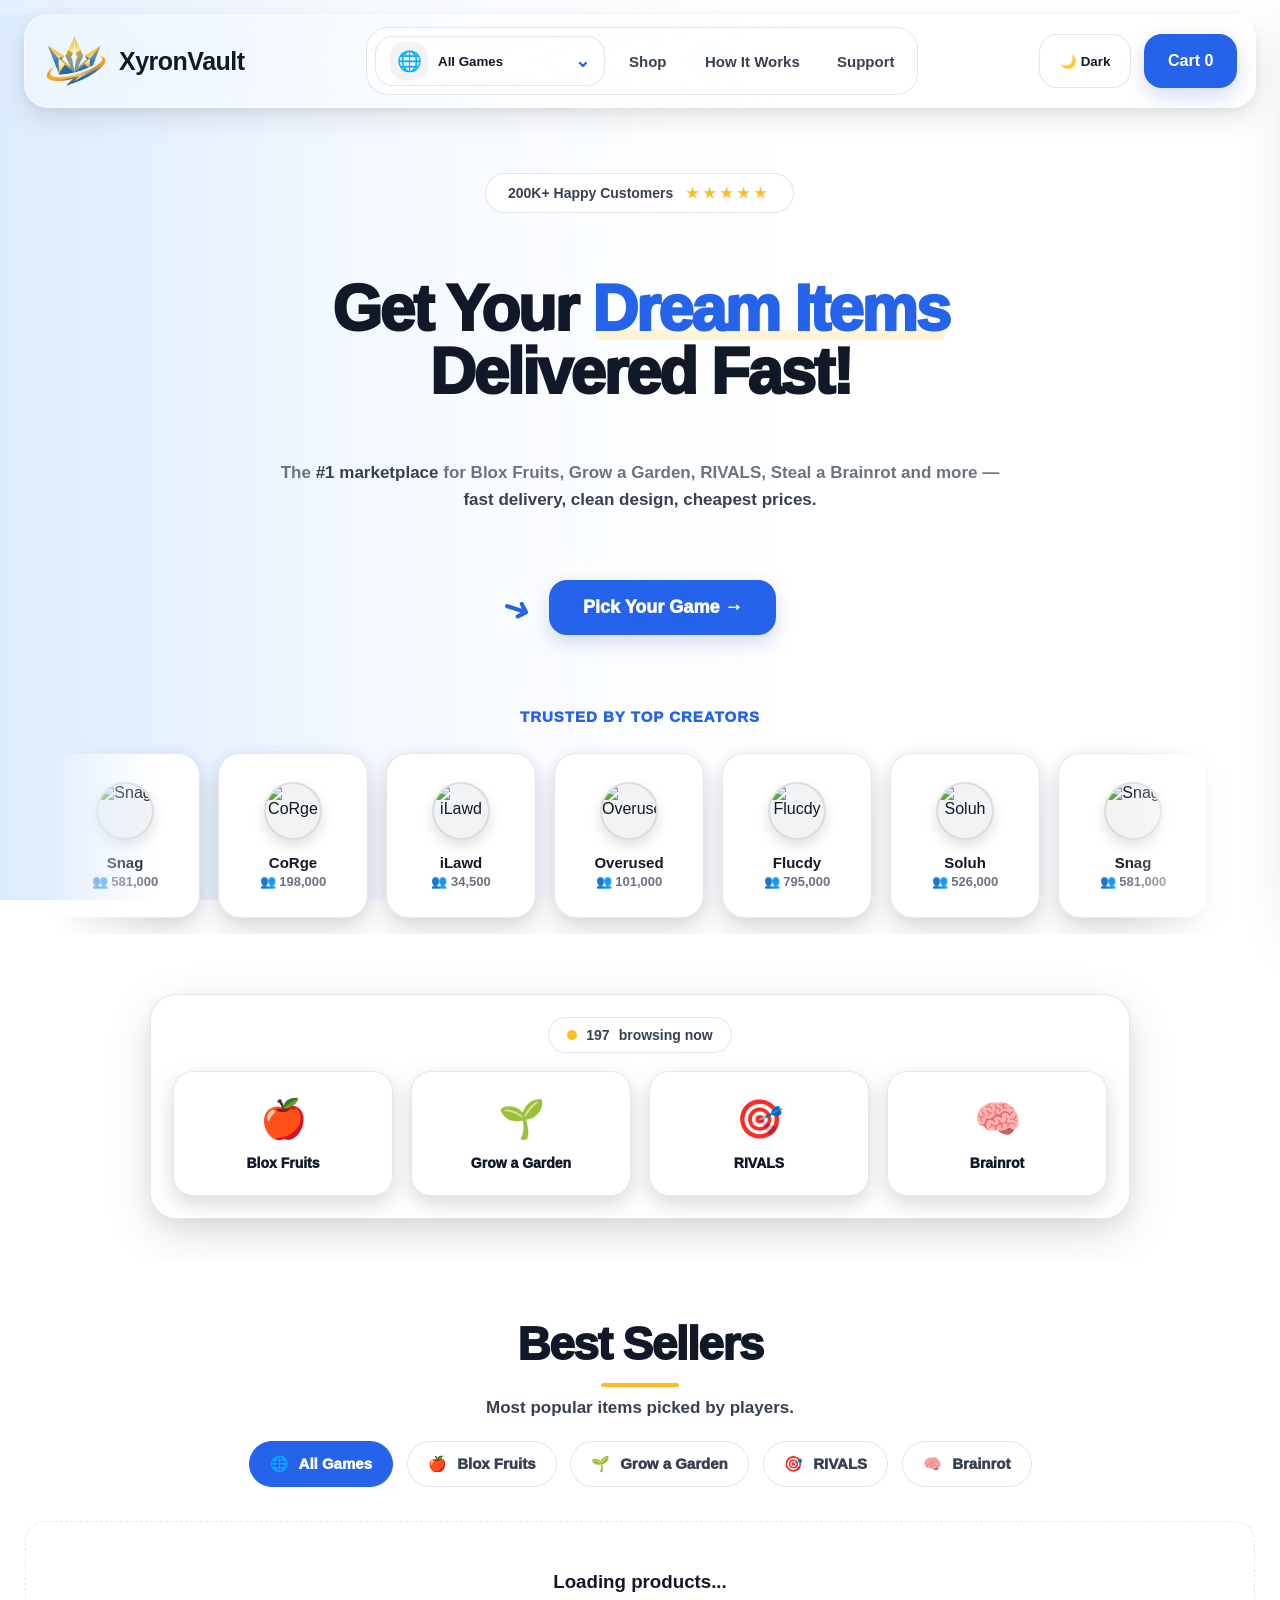
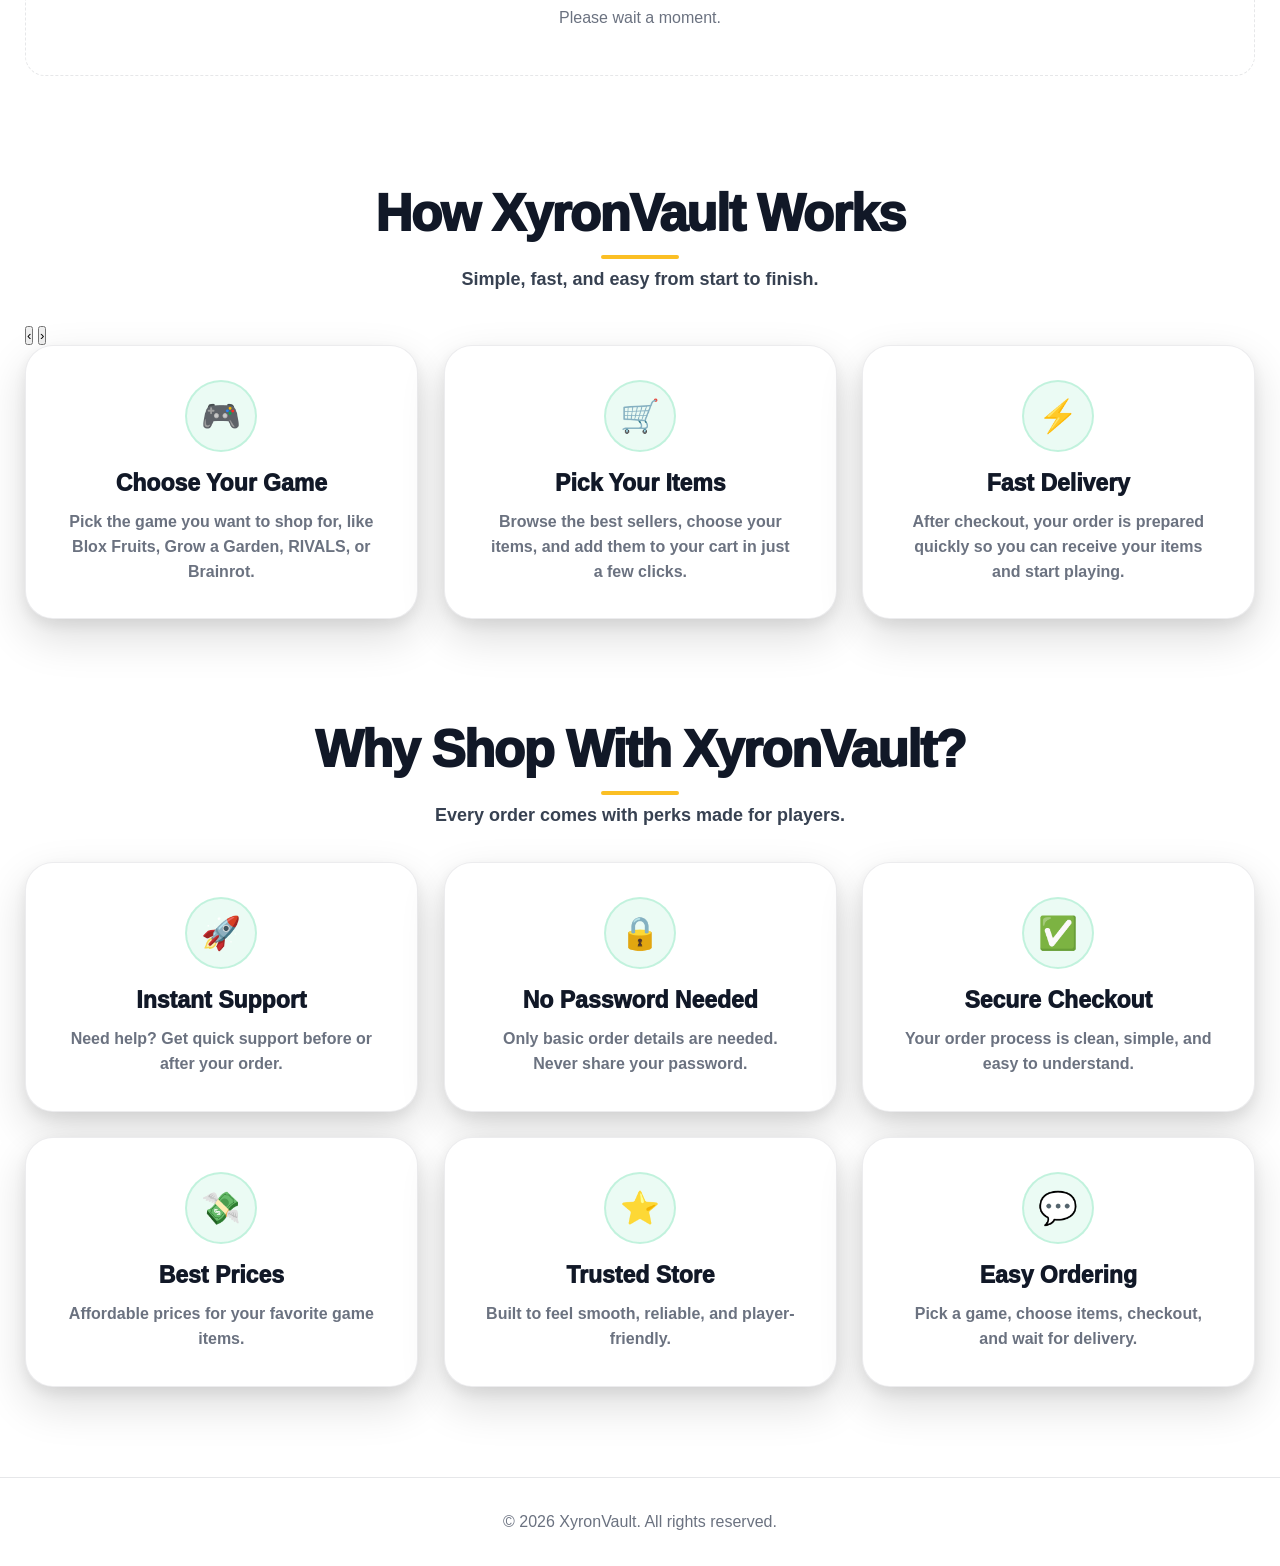
==== commit 9294f01a: "Update index.html" ====
--- a/index.html
+++ b/index.html
@@ -180,7 +180,12 @@
         <p>Simple, fast, and easy from start to finish.</p>
       </div>
 
-      <div class="zyron-steps-grid">
+      <div class="steps-carousel-head">
+        <button class="steps-arrow" type="button" onclick="scrollSteps(-1)">‹</button>
+        <button class="steps-arrow" type="button" onclick="scrollSteps(1)">›</button>
+      </div>
+
+      <div class="zyron-steps-grid" id="stepsCarousel">
         <div class="zyron-info-card">
           <div class="zyron-card-icon">🎮</div>
           <h3>Choose Your Game</h3>
@@ -316,7 +321,7 @@
   </footer>
 
   <script src="theme.js"></script>
-  <script type="module" src="firebase.js"></script>
+  <script src="firebase.js"></script>
 
   <script>
     const games = [
@@ -394,12 +399,13 @@
           return;
         }
 
-        if (tries > 40) {
+        if (tries > 80) {
           clearInterval(timer);
+
           itemsGrid.innerHTML = `
             <div class="empty-state">
               <h3>Firebase is not loaded ;-;</h3>
-              <p>Check that firebase.js is in the same folder as index.html.</p>
+              <p>Check firebase.js, Firestore rules, and use Live Server.</p>
             </div>
           `;
         }
@@ -411,13 +417,26 @@
         return [];
       }
 
-      return await getFirebaseItems();
+      try {
+        return await getFirebaseItems();
+      } catch (error) {
+        console.error("Load products error:", error);
+
+        itemsGrid.innerHTML = `
+          <div class="empty-state">
+            <h3>Products could not load ;-;</h3>
+            <p>Check Firebase rules or Console errors.</p>
+          </div>
+        `;
+
+        return [];
+      }
     }
 
     function renderGameMenu() {
       gameMenu.innerHTML = "";
 
-      games.forEach(game => {
+      games.forEach(function(game) {
         const item = document.createElement("div");
         item.className = "game-menu-item";
 
@@ -462,10 +481,21 @@
       gamePopup.classList.remove("active");
     }
 
+    function scrollSteps(direction) {
+      const stepsCarousel = document.getElementById("stepsCarousel");
+
+      if (!stepsCarousel) return;
+
+      stepsCarousel.scrollBy({
+        left: direction * 330,
+        behavior: "smooth"
+      });
+    }
+
     function renderGameFilterChips() {
       gameFilterChips.innerHTML = "";
 
-      filterGames.forEach(game => {
+      filterGames.forEach(function(game) {
         const button = document.createElement("button");
         button.className = "game-filter-chip";
         button.innerHTML = `<span>${game.icon}</span> ${game.label}`;
@@ -492,7 +522,7 @@
       }
 
       renderGameFilterChips();
-      renderHomepageItems();
+      await renderHomepageItems();
     }
 
     async function renderHomepageItems() {
@@ -503,7 +533,9 @@
       let filteredItems = [...allProducts];
 
       if (selectedGame !== "all") {
-        filteredItems = filteredItems.filter(item => item.game === selectedGame);
+        filteredItems = filteredItems.filter(function(item) {
+          return item.game === selectedGame;
+        });
       }
 
       renderCards(filteredItems, itemsGrid);
@@ -522,7 +554,7 @@
         return;
       }
 
-      items.forEach(item => {
+      items.forEach(function(item) {
         const card = document.createElement("div");
         card.className = "item-card";
 
@@ -560,7 +592,9 @@
     }
 
     function addToCart(id) {
-      const item = allProducts.find(product => String(product.id) === String(id));
+      const item = allProducts.find(function(product) {
+        return String(product.id) === String(id);
+      });
 
       if (!item) {
         alert("Item not found.");
@@ -592,7 +626,7 @@
         cartItems.innerHTML = `<p style="color:var(--muted);">Your cart is empty.</p>`;
       }
 
-      cart.forEach((item, index) => {
+      cart.forEach(function(item, index) {
         const price = Number(item.price || 0);
         total += price;
 
@@ -663,4 +697,4 @@
   </script>
 
 </body>
-</html>+</html>
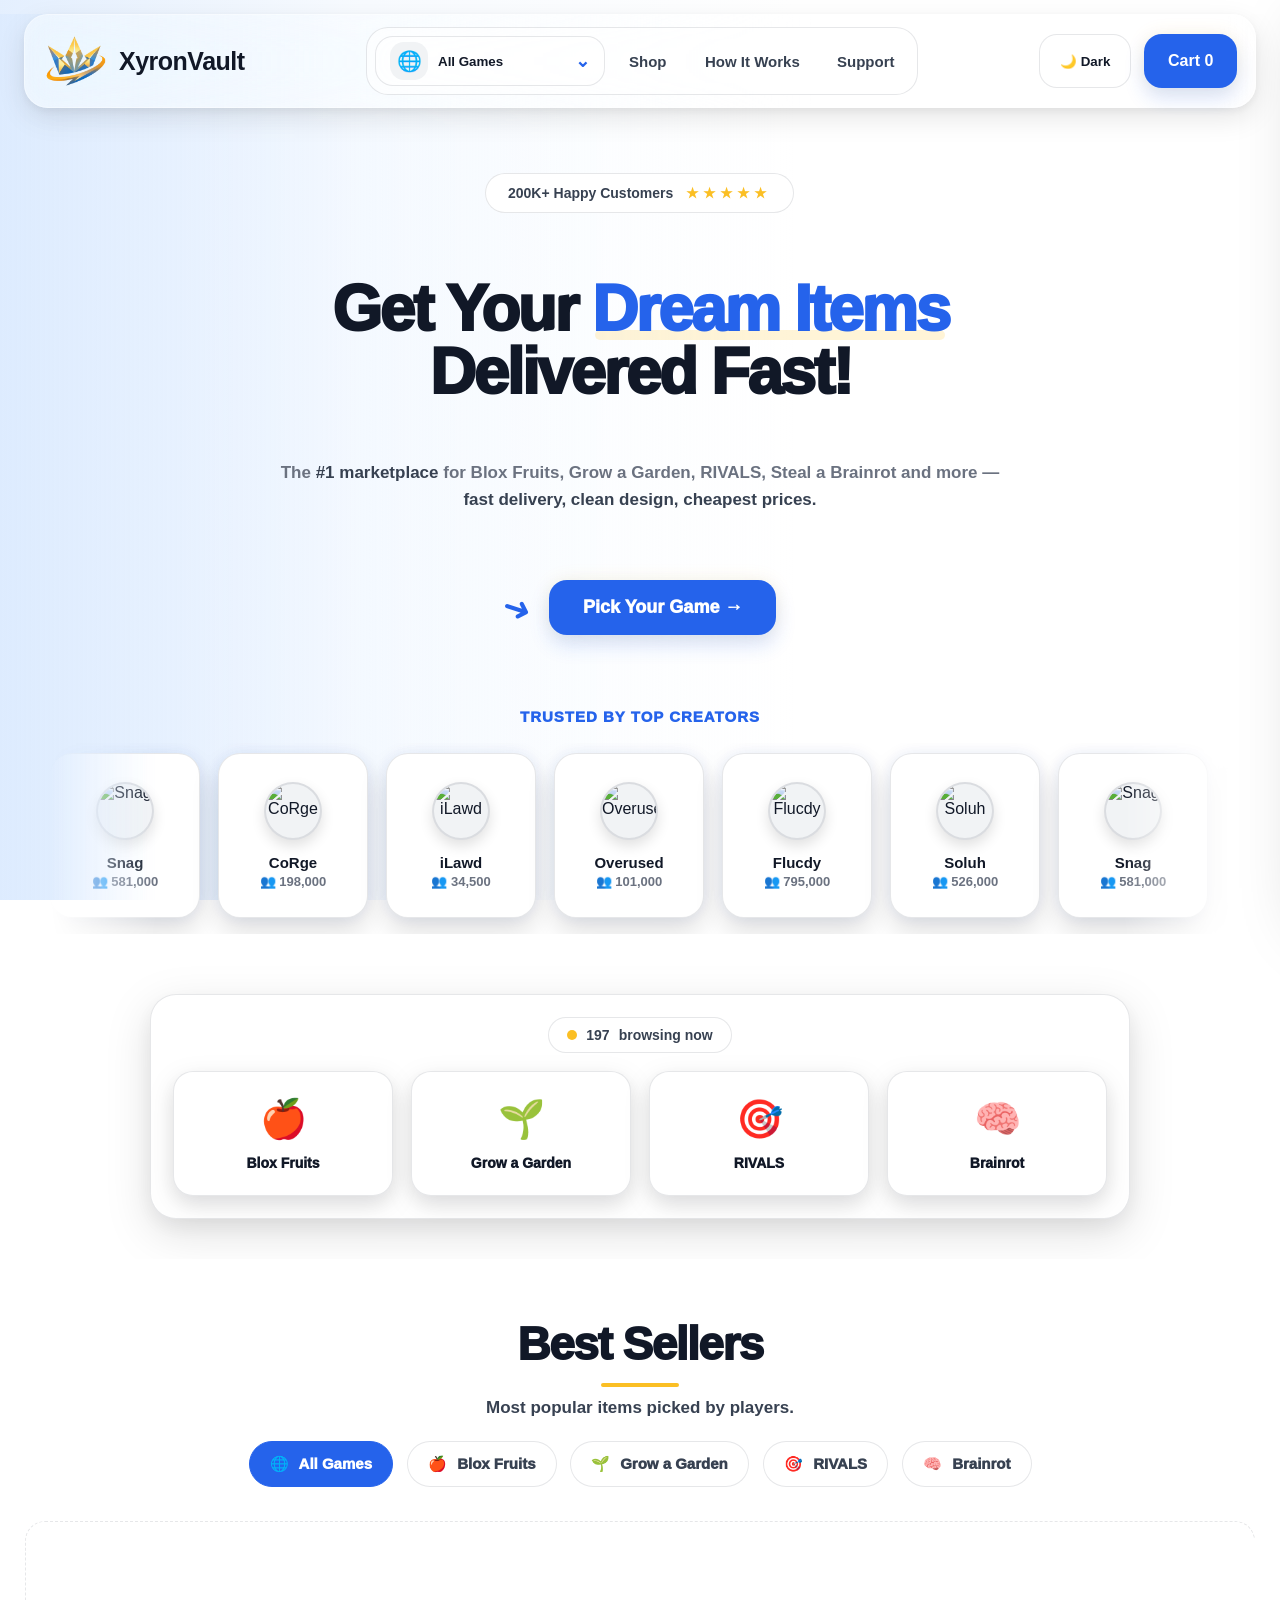
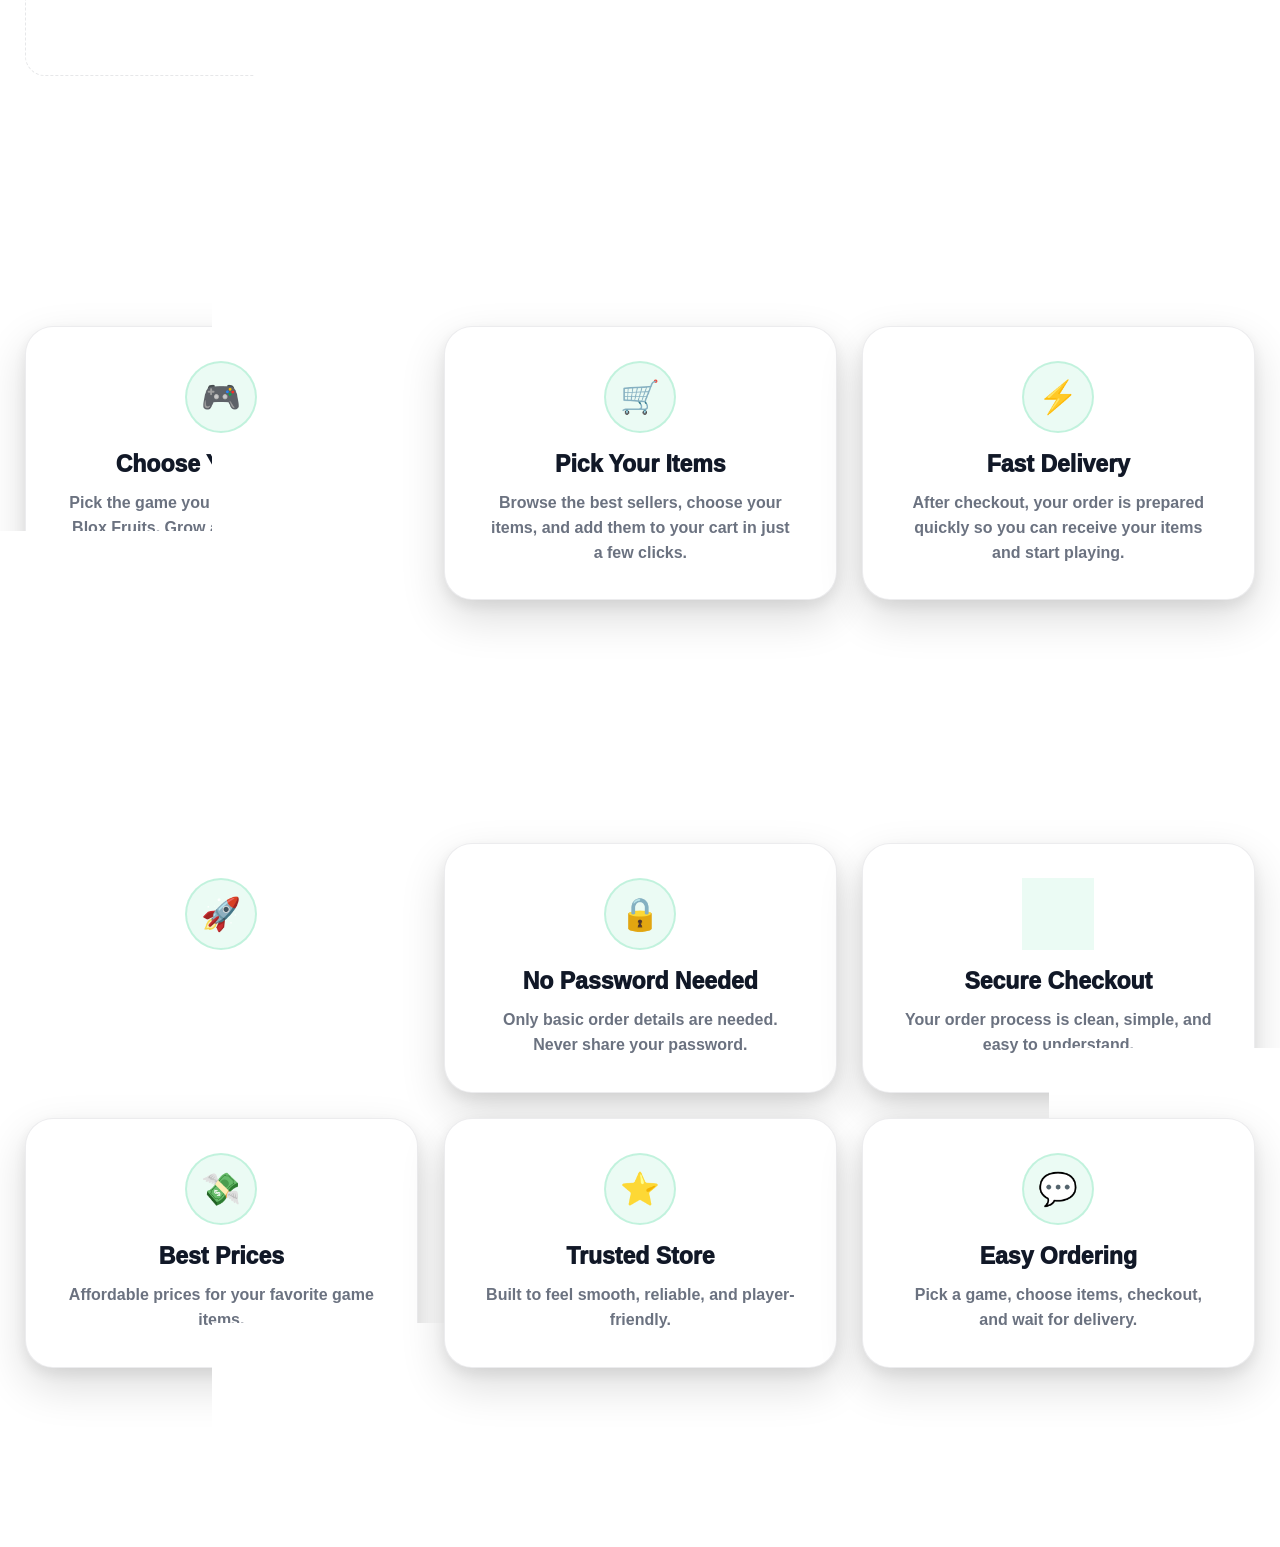
==== commit bf456c8e: "Update index.html" ====
--- a/index.html
+++ b/index.html
@@ -221,7 +221,12 @@
         <p>Every order comes with perks made for players.</p>
       </div>
 
-      <div class="zyron-benefits-grid">
+      <div class="benefits-carousel-head">
+        <button class="benefits-arrow" type="button" onclick="scrollBenefits(-1)">‹</button>
+        <button class="benefits-arrow" type="button" onclick="scrollBenefits(1)">›</button>
+      </div>
+
+      <div class="zyron-benefits-grid" id="benefitsCarousel">
         <div class="zyron-benefit-card">
           <div class="zyron-card-icon">🚀</div>
           <h3>Instant Support</h3>
@@ -492,6 +497,17 @@
       });
     }
 
+    function scrollBenefits(direction) {
+      const benefitsCarousel = document.getElementById("benefitsCarousel");
+
+      if (!benefitsCarousel) return;
+
+      benefitsCarousel.scrollBy({
+        left: direction * 330,
+        behavior: "smooth"
+      });
+    }
+
     function renderGameFilterChips() {
       gameFilterChips.innerHTML = "";
 
--- a/style.css
+++ b/style.css
@@ -9136,4 +9136,200 @@
   .items-grid > .item-card h3 {
     font-size: 18px !important;
   }
-}+}
+/* MOBILE HOW IT WORKS CAROUSEL */
+
+.steps-carousel-head {
+  display: none;
+}
+
+@media (max-width: 768px) {
+  .zyron-steps-section {
+    position: relative !important;
+    padding-top: 30px !important;
+  }
+
+  .zyron-steps-section .zyron-section-title {
+    margin-bottom: 20px !important;
+  }
+
+  .steps-carousel-head {
+    display: flex !important;
+    justify-content: flex-end !important;
+    align-items: center !important;
+    gap: 10px !important;
+    width: 100% !important;
+    padding: 0 22px !important;
+    margin: -8px 0 12px !important;
+  }
+
+  .steps-arrow {
+    width: 44px !important;
+    height: 44px !important;
+    border: none !important;
+    border-radius: 16px !important;
+    background: #ffffff !important;
+    color: #111827 !important;
+    font-size: 34px !important;
+    font-weight: 1000 !important;
+    line-height: 1 !important;
+    cursor: pointer !important;
+    box-shadow:
+      0 12px 28px rgba(0, 0, 0, 0.16),
+      0 4px 10px rgba(0, 0, 0, 0.08) !important;
+    animation: stepsArrowNudge 1.1s ease-in-out infinite !important;
+  }
+
+  .zyron-steps-grid {
+    display: flex !important;
+    flex-direction: row !important;
+    gap: 18px !important;
+
+    overflow-x: auto !important;
+    overflow-y: hidden !important;
+    scroll-behavior: smooth !important;
+    scroll-snap-type: x mandatory !important;
+
+    padding: 4px 22px 20px !important;
+    scrollbar-width: none !important;
+  }
+
+  .zyron-steps-grid::-webkit-scrollbar {
+    display: none !important;
+  }
+
+  .zyron-steps-grid .zyron-info-card {
+    flex: 0 0 86% !important;
+    max-width: 86% !important;
+    min-height: 260px !important;
+    scroll-snap-align: center !important;
+
+    padding: 28px 22px !important;
+    border-radius: 30px !important;
+  }
+
+  .zyron-steps-grid .zyron-card-icon {
+    width: 82px !important;
+    height: 82px !important;
+    font-size: 32px !important;
+    margin-bottom: 20px !important;
+  }
+
+  .zyron-steps-grid .zyron-info-card h3 {
+    font-size: 27px !important;
+    margin-bottom: 12px !important;
+  }
+
+  .zyron-steps-grid .zyron-info-card p {
+    font-size: 16px !important;
+    line-height: 1.45 !important;
+  }
+
+  @keyframes stepsArrowNudge {
+    0%, 100% {
+      transform: translateX(0);
+    }
+
+    50% {
+      transform: translateX(5px);
+    }
+  }
+}
+/* MOBILE WHY SHOP CAROUSEL */
+
+.benefits-carousel-head {
+  display: none;
+}
+
+@media (max-width: 768px) {
+  .zyron-benefits-section {
+    position: relative !important;
+    padding-top: 28px !important;
+  }
+
+  .zyron-benefits-section .zyron-section-title {
+    margin-bottom: 20px !important;
+  }
+
+  .benefits-carousel-head {
+    display: flex !important;
+    justify-content: flex-end !important;
+    align-items: center !important;
+    gap: 10px !important;
+    width: 100% !important;
+    padding: 0 22px !important;
+    margin: -8px 0 12px !important;
+  }
+
+  .benefits-arrow {
+    width: 44px !important;
+    height: 44px !important;
+    border: none !important;
+    border-radius: 16px !important;
+    background: #ffffff !important;
+    color: #111827 !important;
+    font-size: 34px !important;
+    font-weight: 1000 !important;
+    line-height: 1 !important;
+    cursor: pointer !important;
+    box-shadow:
+      0 12px 28px rgba(0, 0, 0, 0.16),
+      0 4px 10px rgba(0, 0, 0, 0.08) !important;
+    animation: benefitsArrowNudge 1.1s ease-in-out infinite !important;
+  }
+
+  .zyron-benefits-grid {
+    display: flex !important;
+    flex-direction: row !important;
+    gap: 18px !important;
+
+    overflow-x: auto !important;
+    overflow-y: hidden !important;
+    scroll-behavior: smooth !important;
+    scroll-snap-type: x mandatory !important;
+
+    padding: 4px 22px 20px !important;
+    scrollbar-width: none !important;
+  }
+
+  .zyron-benefits-grid::-webkit-scrollbar {
+    display: none !important;
+  }
+
+  .zyron-benefits-grid .zyron-benefit-card {
+    flex: 0 0 86% !important;
+    max-width: 86% !important;
+    min-height: 245px !important;
+    scroll-snap-align: center !important;
+
+    padding: 28px 22px !important;
+    border-radius: 30px !important;
+  }
+
+  .zyron-benefits-grid .zyron-card-icon {
+    width: 82px !important;
+    height: 82px !important;
+    font-size: 32px !important;
+    margin-bottom: 20px !important;
+  }
+
+  .zyron-benefits-grid .zyron-benefit-card h3 {
+    font-size: 27px !important;
+    margin-bottom: 12px !important;
+  }
+
+  .zyron-benefits-grid .zyron-benefit-card p {
+    font-size: 16px !important;
+    line-height: 1.45 !important;
+  }
+
+  @keyframes benefitsArrowNudge {
+    0%, 100% {
+      transform: translateX(0);
+    }
+
+    50% {
+      transform: translateX(5px);
+    }
+  }
+}
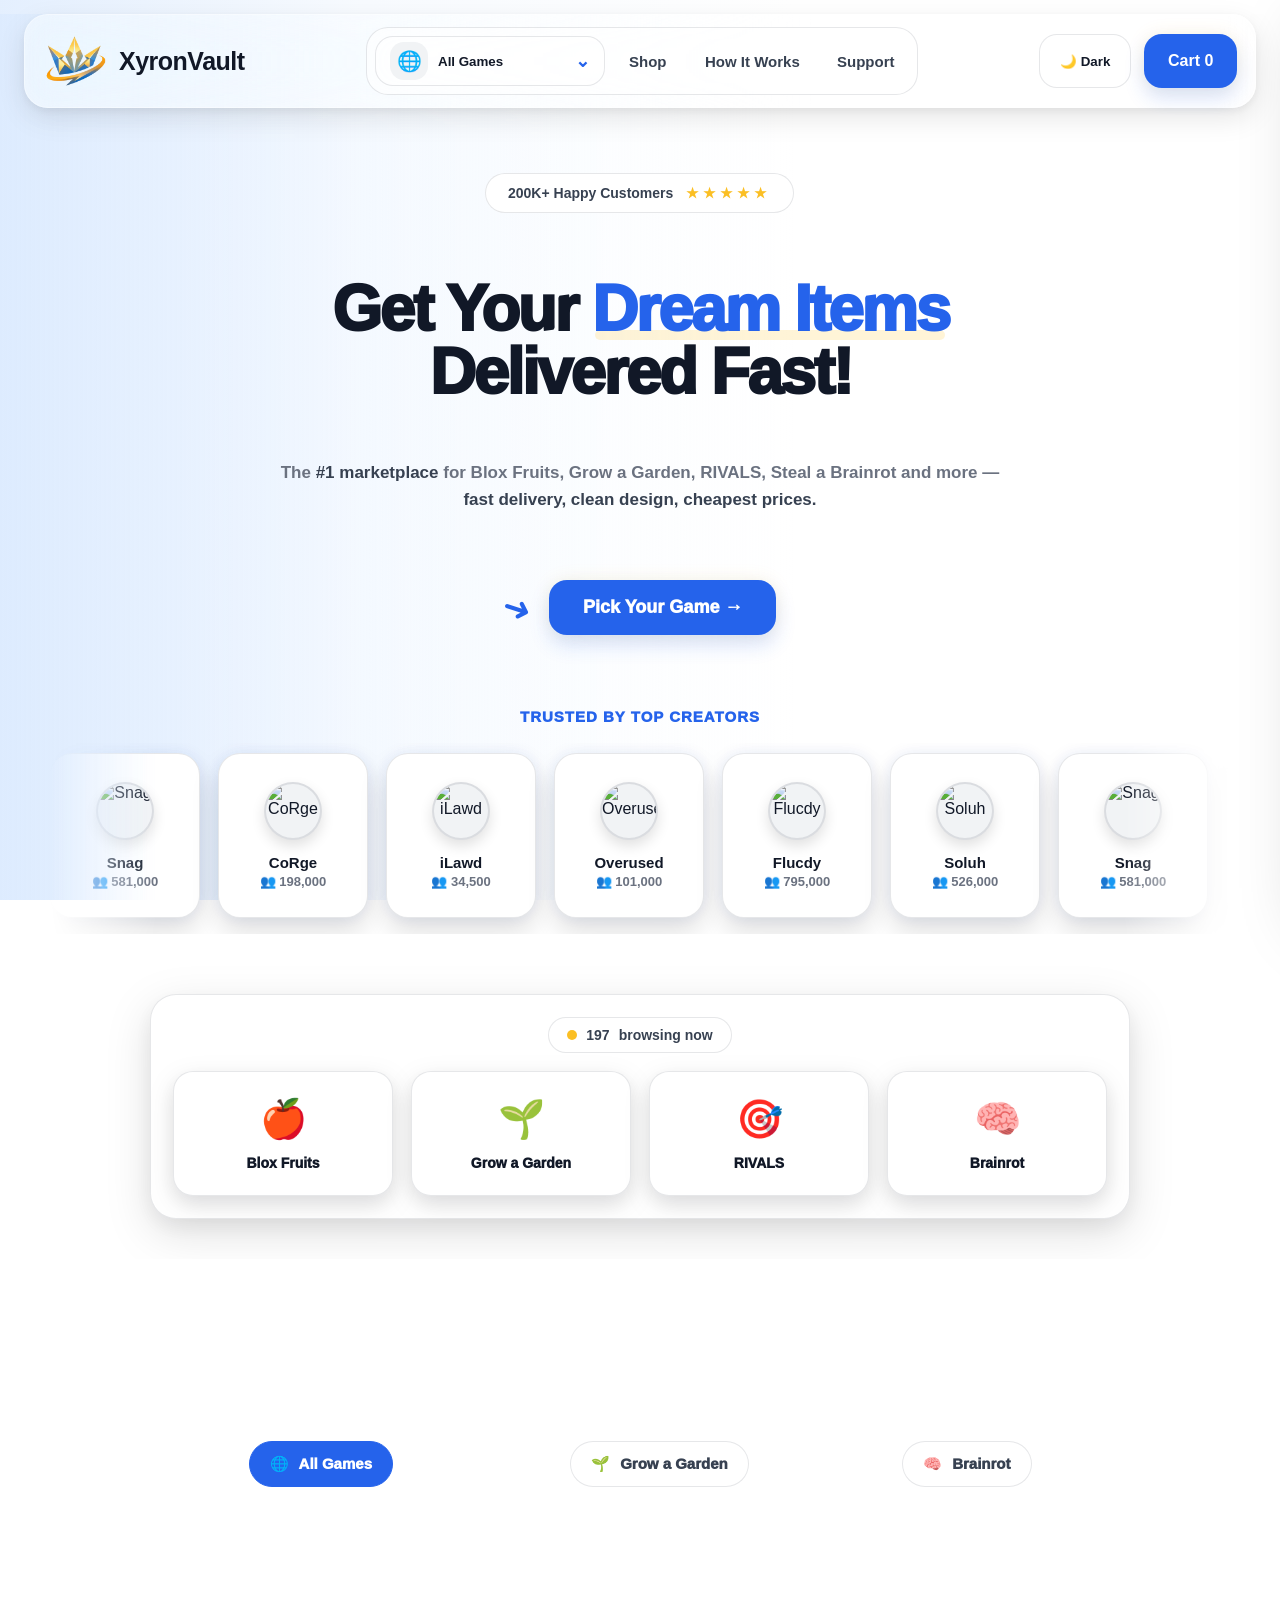
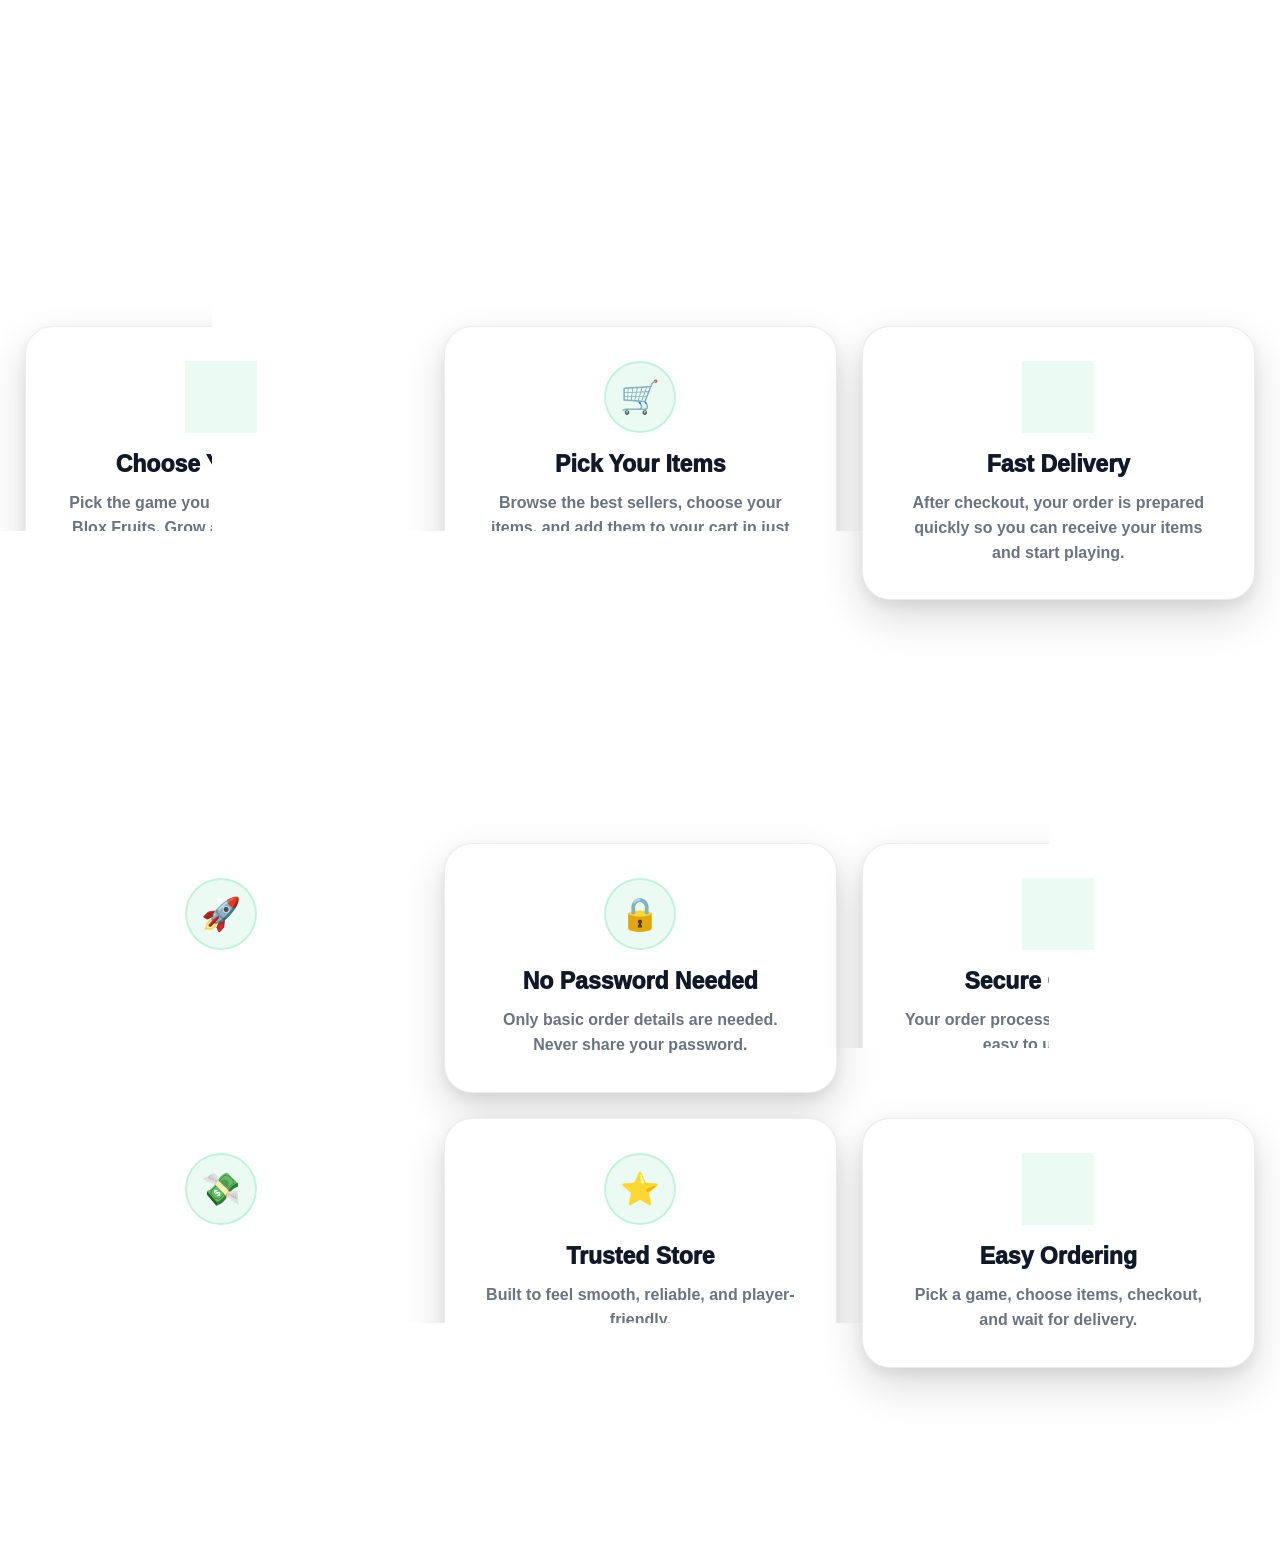
==== commit b0b63d80: "Update index.html" ====
--- a/index.html
+++ b/index.html
@@ -667,11 +667,13 @@
     }
 
     function openCart() {
-      cartDrawer.classList.add("active");
-    }
-
-    function closeCart() {
+     cartDrawer.classList.add("active");
+     document.body.classList.add("cart-open");
+    }
+
+     function closeCart() {
       cartDrawer.classList.remove("active");
+      document.body.classList.remove("cart-open");
     }
 
     function checkout() {
--- a/style.css
+++ b/style.css
@@ -9333,3 +9333,25 @@
     }
   }
 }
+/* MOBILE CART OPEN - HIDE NAVBAR */
+
+@media (max-width: 768px) {
+  body.cart-open {
+    overflow: hidden !important;
+  }
+
+  body.cart-open .navbar {
+    display: none !important;
+  }
+
+  .cart-drawer.active {
+    z-index: 999999 !important;
+  }
+
+  body.cart-open .cart-drawer {
+    top: 0 !important;
+    height: 100dvh !important;
+    max-height: 100dvh !important;
+    padding-top: 22px !important;
+  }
+}
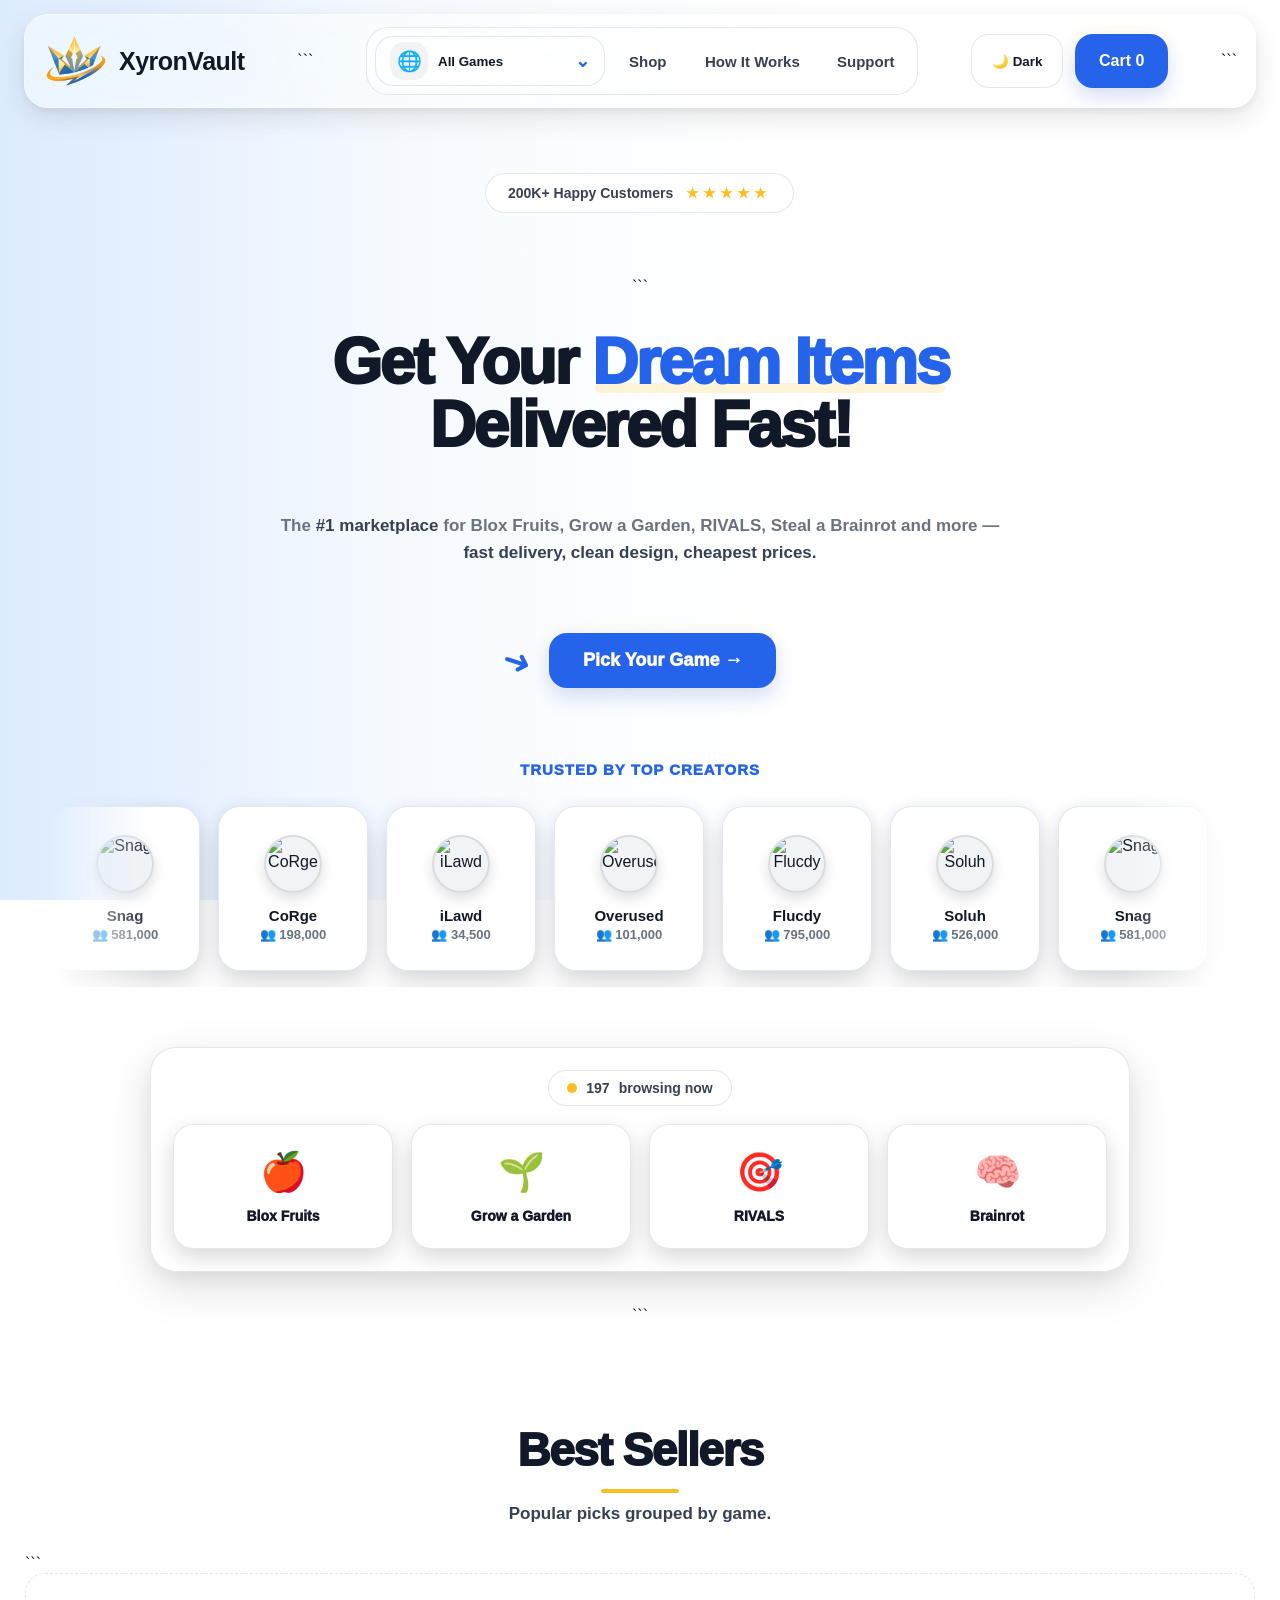
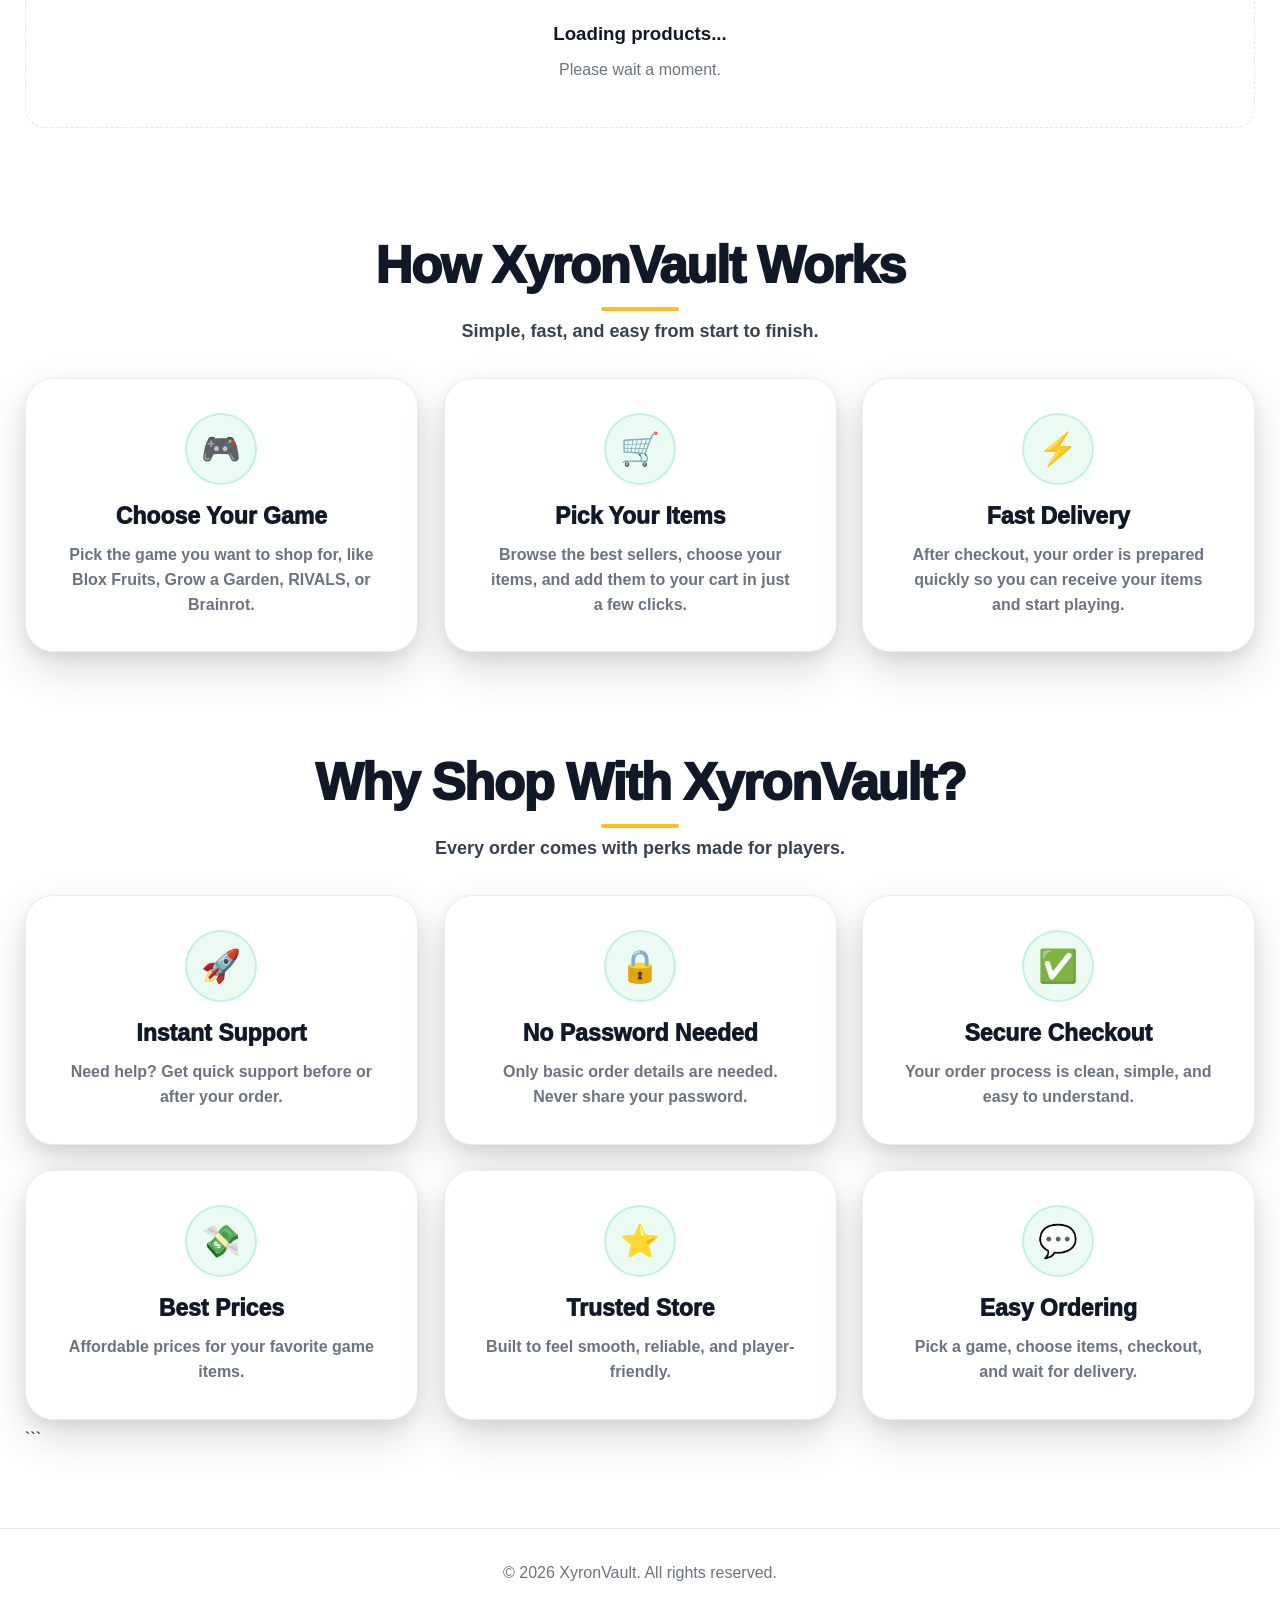
==== commit 7929dbf6: "Update index.html" ====
--- a/index.html
+++ b/index.html
@@ -1,4 +1,5 @@
 <!DOCTYPE html>
+
 <html lang="en">
 <head>
   <meta charset="UTF-8" />
@@ -18,29 +19,32 @@
       <span>XyronVault</span>
     </a>
 
-    <div class="nav-center">
-      <div class="game-dropdown" id="gameDropdown">
-        <button class="game-dropdown-btn" onclick="toggleGameDropdown(event)">
-          <span class="selected-game-icon">🌐</span>
-          <span>All Games</span>
-          <span class="dropdown-arrow">⌄</span>
-        </button>
-
-        <div class="game-menu" id="gameMenu"></div>
-      </div>
-
-      <a href="#shop">Shop</a>
-      <a href="#how-it-works">How It Works</a>
-      <a href="#support">Support</a>
-    </div>
-
-    <div class="nav-actions">
-      <button class="theme-toggle" onclick="toggleTheme()">☀️ Light</button>
-
-      <button class="cart-btn" onclick="openCart()">
-        Cart <span id="cartCount">0</span>
-      </button>
-    </div>
+```
+<div class="nav-center">
+  <div class="game-dropdown" id="gameDropdown">
+    <button class="game-dropdown-btn" onclick="toggleGameDropdown(event)">
+      <span class="selected-game-icon">🌐</span>
+      <span>All Games</span>
+      <span class="dropdown-arrow">⌄</span>
+    </button>
+
+    <div class="game-menu" id="gameMenu"></div>
+  </div>
+
+  <a href="#shop">Shop</a>
+  <a href="#how-it-works">How It Works</a>
+  <a href="#support">Support</a>
+</div>
+
+<div class="nav-actions">
+  <button class="theme-toggle" onclick="toggleTheme()">☀️ Light</button>
+
+  <button class="cart-btn" onclick="openCart()">
+    Cart <span id="cartCount">0</span>
+  </button>
+</div>
+```
+
   </nav>
 
   <section class="hero marketplace-hero">
@@ -49,221 +53,225 @@
       <span class="stars">★★★★★</span>
     </div>
 
-    <h1 class="hero-title">
-      Get Your <span>Dream Items</span><br>
-      Delivered Fast!
-    </h1>
-
-    <p class="hero-subtitle">
-      The <b>#1 marketplace</b> for Blox Fruits, Grow a Garden, RIVALS,
-      Steal a Brainrot and more — <b>fast delivery, clean design, cheapest prices.</b>
-    </p>
-
-    <div class="hero-cta-row">
-      <div class="hero-arrow">➜</div>
-
-      <button class="hero-main-btn" onclick="openGamePopup()">
-        Pick Your Game →
-      </button>
-    </div>
-
-    <div class="creator-strip">
-      <h3>Trusted by Top Creators</h3>
-
-      <div class="creator-marquee">
-        <div class="creator-track">
-
-          <div class="creator-card">
-            <img class="creator-avatar-img" src="https://api.dicebear.com/8.x/avataaars/svg?seed=Snag" alt="Snag">
-            <h4>Snag</h4>
-            <p>👥 581,000</p>
-          </div>
-
-          <div class="creator-card">
-            <img class="creator-avatar-img" src="https://api.dicebear.com/8.x/avataaars/svg?seed=CoRge" alt="CoRge">
-            <h4>CoRge</h4>
-            <p>👥 198,000</p>
-          </div>
-
-          <div class="creator-card">
-            <img class="creator-avatar-img" src="https://api.dicebear.com/8.x/avataaars/svg?seed=iLawd" alt="iLawd">
-            <h4>iLawd</h4>
-            <p>👥 34,500</p>
-          </div>
-
-          <div class="creator-card">
-            <img class="creator-avatar-img" src="https://api.dicebear.com/8.x/avataaars/svg?seed=Overused" alt="Overused">
-            <h4>Overused</h4>
-            <p>👥 101,000</p>
-          </div>
-
-          <div class="creator-card">
-            <img class="creator-avatar-img" src="https://api.dicebear.com/8.x/avataaars/svg?seed=Flucdy" alt="Flucdy">
-            <h4>Flucdy</h4>
-            <p>👥 795,000</p>
-          </div>
-
-          <div class="creator-card">
-            <img class="creator-avatar-img" src="https://api.dicebear.com/8.x/avataaars/svg?seed=Soluh" alt="Soluh">
-            <h4>Soluh</h4>
-            <p>👥 526,000</p>
-          </div>
-
-          <div class="creator-card">
-            <img class="creator-avatar-img" src="https://api.dicebear.com/8.x/avataaars/svg?seed=Snag2" alt="Snag">
-            <h4>Snag</h4>
-            <p>👥 581,000</p>
-          </div>
-
-          <div class="creator-card">
-            <img class="creator-avatar-img" src="https://api.dicebear.com/8.x/avataaars/svg?seed=CoRge2" alt="CoRge">
-            <h4>CoRge</h4>
-            <p>👥 198,000</p>
-          </div>
-
-        </div>
-      </div>
-    </div>
-
-    <div class="hero-floating-area">
-      <div class="hero-glow-card">
-        <div class="mini-live-pill">
-          <span class="live-dot"></span>
-          <b>197</b> browsing now
-        </div>
-
-        <div class="hero-games-row">
-          <div class="hero-game-card" onclick="window.location.href='game.html?game=Blox%20Fruits'">
-            <span>🍎</span>
-            <p>Blox Fruits</p>
-          </div>
-
-          <div class="hero-game-card" onclick="window.location.href='game.html?game=Grow%20a%20Garden'">
-            <span>🌱</span>
-            <p>Grow a Garden</p>
-          </div>
-
-          <div class="hero-game-card" onclick="window.location.href='game.html?game=RIVALS'">
-            <span>🎯</span>
-            <p>RIVALS</p>
-          </div>
-
-          <div class="hero-game-card" onclick="window.location.href='game.html?game=Steal%20a%20Brainrot'">
-            <span>🧠</span>
-            <p>Brainrot</p>
-          </div>
-        </div>
-      </div>
-    </div>
+```
+<h1 class="hero-title">
+  Get Your <span>Dream Items</span><br>
+  Delivered Fast!
+</h1>
+
+<p class="hero-subtitle">
+  The <b>#1 marketplace</b> for Blox Fruits, Grow a Garden, RIVALS,
+  Steal a Brainrot and more — <b>fast delivery, clean design, cheapest prices.</b>
+</p>
+
+<div class="hero-cta-row">
+  <div class="hero-arrow">➜</div>
+
+  <button class="hero-main-btn" onclick="openGamePopup()">
+    Pick Your Game →
+  </button>
+</div>
+
+<div class="creator-strip">
+  <h3>Trusted by Top Creators</h3>
+
+  <div class="creator-marquee">
+    <div class="creator-track">
+
+      <div class="creator-card">
+        <img class="creator-avatar-img" src="https://api.dicebear.com/8.x/avataaars/svg?seed=Snag" alt="Snag">
+        <h4>Snag</h4>
+        <p>👥 581,000</p>
+      </div>
+
+      <div class="creator-card">
+        <img class="creator-avatar-img" src="https://api.dicebear.com/8.x/avataaars/svg?seed=CoRge" alt="CoRge">
+        <h4>CoRge</h4>
+        <p>👥 198,000</p>
+      </div>
+
+      <div class="creator-card">
+        <img class="creator-avatar-img" src="https://api.dicebear.com/8.x/avataaars/svg?seed=iLawd" alt="iLawd">
+        <h4>iLawd</h4>
+        <p>👥 34,500</p>
+      </div>
+
+      <div class="creator-card">
+        <img class="creator-avatar-img" src="https://api.dicebear.com/8.x/avataaars/svg?seed=Overused" alt="Overused">
+        <h4>Overused</h4>
+        <p>👥 101,000</p>
+      </div>
+
+      <div class="creator-card">
+        <img class="creator-avatar-img" src="https://api.dicebear.com/8.x/avataaars/svg?seed=Flucdy" alt="Flucdy">
+        <h4>Flucdy</h4>
+        <p>👥 795,000</p>
+      </div>
+
+      <div class="creator-card">
+        <img class="creator-avatar-img" src="https://api.dicebear.com/8.x/avataaars/svg?seed=Soluh" alt="Soluh">
+        <h4>Soluh</h4>
+        <p>👥 526,000</p>
+      </div>
+
+      <div class="creator-card">
+        <img class="creator-avatar-img" src="https://api.dicebear.com/8.x/avataaars/svg?seed=Snag2" alt="Snag">
+        <h4>Snag</h4>
+        <p>👥 581,000</p>
+      </div>
+
+      <div class="creator-card">
+        <img class="creator-avatar-img" src="https://api.dicebear.com/8.x/avataaars/svg?seed=CoRge2" alt="CoRge">
+        <h4>CoRge</h4>
+        <p>👥 198,000</p>
+      </div>
+
+    </div>
+  </div>
+</div>
+
+<div class="hero-floating-area">
+  <div class="hero-glow-card">
+    <div class="mini-live-pill">
+      <span class="live-dot"></span>
+      <b>197</b> browsing now
+    </div>
+
+    <div class="hero-games-row">
+      <div class="hero-game-card" onclick="window.location.href='game.html?game=Blox%20Fruits'">
+        <span>🍎</span>
+        <p>Blox Fruits</p>
+      </div>
+
+      <div class="hero-game-card" onclick="window.location.href='game.html?game=Grow%20a%20Garden'">
+        <span>🌱</span>
+        <p>Grow a Garden</p>
+      </div>
+
+      <div class="hero-game-card" onclick="window.location.href='game.html?game=RIVALS'">
+        <span>🎯</span>
+        <p>RIVALS</p>
+      </div>
+
+      <div class="hero-game-card" onclick="window.location.href='game.html?game=Steal%20a%20Brainrot'">
+        <span>🧠</span>
+        <p>Brainrot</p>
+      </div>
+    </div>
+  </div>
+</div>
+```
+
   </section>
 
   <main class="container">
     <section class="shop-panel" id="shop">
       <div class="section-title best-seller-title">
         <h2>Best Sellers</h2>
-        <p id="bestSellerSubtitle">Most popular items picked by players.</p>
-      </div>
-
-      <div class="game-filter-chips" id="gameFilterChips"></div>
-
-      <div class="items-grid" id="itemsGrid">
-        <div class="empty-state">
-          <h3>Loading products...</h3>
-          <p>Please wait a moment.</p>
-        </div>
-      </div>
-    </section>
-
-    <section class="zyron-steps-section" id="how-it-works">
-      <div class="zyron-section-title">
-        <h2>How XyronVault Works</h2>
-        <p>Simple, fast, and easy from start to finish.</p>
-      </div>
-
-      <div class="steps-carousel-head">
-        <button class="steps-arrow" type="button" onclick="scrollSteps(-1)">‹</button>
-        <button class="steps-arrow" type="button" onclick="scrollSteps(1)">›</button>
-      </div>
-
-      <div class="zyron-steps-grid" id="stepsCarousel">
-        <div class="zyron-info-card">
-          <div class="zyron-card-icon">🎮</div>
-          <h3>Choose Your Game</h3>
-          <p>
-            Pick the game you want to shop for, like Blox Fruits,
-            Grow a Garden, RIVALS, or Brainrot.
-          </p>
-        </div>
-
-        <div class="zyron-info-card">
-          <div class="zyron-card-icon">🛒</div>
-          <h3>Pick Your Items</h3>
-          <p>
-            Browse the best sellers, choose your items, and add them
-            to your cart in just a few clicks.
-          </p>
-        </div>
-
-        <div class="zyron-info-card">
-          <div class="zyron-card-icon">⚡</div>
-          <h3>Fast Delivery</h3>
-          <p>
-            After checkout, your order is prepared quickly so you can
-            receive your items and start playing.
-          </p>
-        </div>
-      </div>
-    </section>
-
-    <section class="zyron-benefits-section">
-      <div class="zyron-section-title">
-        <h2>Why Shop With XyronVault?</h2>
-        <p>Every order comes with perks made for players.</p>
-      </div>
-
-      <div class="benefits-carousel-head">
-        <button class="benefits-arrow" type="button" onclick="scrollBenefits(-1)">‹</button>
-        <button class="benefits-arrow" type="button" onclick="scrollBenefits(1)">›</button>
-      </div>
-
-      <div class="zyron-benefits-grid" id="benefitsCarousel">
-        <div class="zyron-benefit-card">
-          <div class="zyron-card-icon">🚀</div>
-          <h3>Instant Support</h3>
-          <p>Need help? Get quick support before or after your order.</p>
-        </div>
-
-        <div class="zyron-benefit-card">
-          <div class="zyron-card-icon">🔒</div>
-          <h3>No Password Needed</h3>
-          <p>Only basic order details are needed. Never share your password.</p>
-        </div>
-
-        <div class="zyron-benefit-card">
-          <div class="zyron-card-icon">✅</div>
-          <h3>Secure Checkout</h3>
-          <p>Your order process is clean, simple, and easy to understand.</p>
-        </div>
-
-        <div class="zyron-benefit-card">
-          <div class="zyron-card-icon">💸</div>
-          <h3>Best Prices</h3>
-          <p>Affordable prices for your favorite game items.</p>
-        </div>
-
-        <div class="zyron-benefit-card">
-          <div class="zyron-card-icon">⭐</div>
-          <h3>Trusted Store</h3>
-          <p>Built to feel smooth, reliable, and player-friendly.</p>
-        </div>
-
-        <div class="zyron-benefit-card">
-          <div class="zyron-card-icon">💬</div>
-          <h3>Easy Ordering</h3>
-          <p>Pick a game, choose items, checkout, and wait for delivery.</p>
-        </div>
-      </div>
-    </section>
+        <p id="bestSellerSubtitle">Popular picks grouped by game.</p>
+      </div>
+
+```
+  <div class="home-game-sections" id="itemsGrid">
+    <div class="empty-state">
+      <h3>Loading products...</h3>
+      <p>Please wait a moment.</p>
+    </div>
+  </div>
+</section>
+
+<section class="zyron-steps-section" id="how-it-works">
+  <div class="zyron-section-title">
+    <h2>How XyronVault Works</h2>
+    <p>Simple, fast, and easy from start to finish.</p>
+  </div>
+
+  <div class="steps-carousel-head">
+    <button class="steps-arrow" type="button" onclick="scrollSteps(-1)">‹</button>
+    <button class="steps-arrow" type="button" onclick="scrollSteps(1)">›</button>
+  </div>
+
+  <div class="zyron-steps-grid" id="stepsCarousel">
+    <div class="zyron-info-card">
+      <div class="zyron-card-icon">🎮</div>
+      <h3>Choose Your Game</h3>
+      <p>
+        Pick the game you want to shop for, like Blox Fruits,
+        Grow a Garden, RIVALS, or Brainrot.
+      </p>
+    </div>
+
+    <div class="zyron-info-card">
+      <div class="zyron-card-icon">🛒</div>
+      <h3>Pick Your Items</h3>
+      <p>
+        Browse the best sellers, choose your items, and add them
+        to your cart in just a few clicks.
+      </p>
+    </div>
+
+    <div class="zyron-info-card">
+      <div class="zyron-card-icon">⚡</div>
+      <h3>Fast Delivery</h3>
+      <p>
+        After checkout, your order is prepared quickly so you can
+        receive your items and start playing.
+      </p>
+    </div>
+  </div>
+</section>
+
+<section class="zyron-benefits-section">
+  <div class="zyron-section-title">
+    <h2>Why Shop With XyronVault?</h2>
+    <p>Every order comes with perks made for players.</p>
+  </div>
+
+  <div class="benefits-carousel-head">
+    <button class="benefits-arrow" type="button" onclick="scrollBenefits(-1)">‹</button>
+    <button class="benefits-arrow" type="button" onclick="scrollBenefits(1)">›</button>
+  </div>
+
+  <div class="zyron-benefits-grid" id="benefitsCarousel">
+    <div class="zyron-benefit-card">
+      <div class="zyron-card-icon">🚀</div>
+      <h3>Instant Support</h3>
+      <p>Need help? Get quick support before or after your order.</p>
+    </div>
+
+    <div class="zyron-benefit-card">
+      <div class="zyron-card-icon">🔒</div>
+      <h3>No Password Needed</h3>
+      <p>Only basic order details are needed. Never share your password.</p>
+    </div>
+
+    <div class="zyron-benefit-card">
+      <div class="zyron-card-icon">✅</div>
+      <h3>Secure Checkout</h3>
+      <p>Your order process is clean, simple, and easy to understand.</p>
+    </div>
+
+    <div class="zyron-benefit-card">
+      <div class="zyron-card-icon">💸</div>
+      <h3>Best Prices</h3>
+      <p>Affordable prices for your favorite game items.</p>
+    </div>
+
+    <div class="zyron-benefit-card">
+      <div class="zyron-card-icon">⭐</div>
+      <h3>Trusted Store</h3>
+      <p>Built to feel smooth, reliable, and player-friendly.</p>
+    </div>
+
+    <div class="zyron-benefit-card">
+      <div class="zyron-card-icon">💬</div>
+      <h3>Easy Ordering</h3>
+      <p>Pick a game, choose items, checkout, and wait for delivery.</p>
+    </div>
+  </div>
+</section>
+```
+
   </main>
 
   <aside class="cart-drawer" id="cartDrawer">
@@ -272,14 +280,17 @@
       <button class="close-btn" onclick="closeCart()">Close</button>
     </div>
 
-    <div id="cartItems"></div>
-
-    <div class="cart-total">
-      <span>Total</span>
-      <span id="cartTotal">$0.00</span>
-    </div>
-
-    <button class="checkout-btn" onclick="checkout()">Checkout</button>
+```
+<div id="cartItems"></div>
+
+<div class="cart-total">
+  <span>Total</span>
+  <span id="cartTotal">$0.00</span>
+</div>
+
+<button class="checkout-btn" onclick="checkout()">Checkout</button>
+```
+
   </aside>
 
   <div class="game-popup-bg" id="gamePopup">
@@ -290,35 +301,38 @@
           <p>Choose a game to start shopping.</p>
         </div>
 
-        <button class="game-popup-close" onclick="closeGamePopup()">X</button>
-      </div>
-
-      <div class="game-popup-grid">
-        <div class="popup-game-card" onclick="window.location.href='game.html?game=Blox%20Fruits'">
-          <span>🍎</span>
-          <h3>Blox Fruits</h3>
-          <p>Gamepasses, perm fruits & physical fruits</p>
-        </div>
-
-        <div class="popup-game-card" onclick="window.location.href='game.html?game=Grow%20a%20Garden'">
-          <span>🌱</span>
-          <h3>Grow a Garden</h3>
-          <p>Seeds & pets</p>
-        </div>
-
-        <div class="popup-game-card" onclick="window.location.href='game.html?game=RIVALS'">
-          <span>🎯</span>
-          <h3>RIVALS</h3>
-          <p>Gamepasses & skin cases</p>
-        </div>
-
-        <div class="popup-game-card" onclick="window.location.href='game.html?game=Steal%20a%20Brainrot'">
-          <span>🧠</span>
-          <h3>Steal a Brainrot</h3>
-          <p>Brainrots only</p>
-        </div>
-      </div>
-    </div>
+```
+    <button class="game-popup-close" onclick="closeGamePopup()">X</button>
+  </div>
+
+  <div class="game-popup-grid">
+    <div class="popup-game-card" onclick="window.location.href='game.html?game=Blox%20Fruits'">
+      <span>🍎</span>
+      <h3>Blox Fruits</h3>
+      <p>Gamepasses, perm fruits & physical fruits</p>
+    </div>
+
+    <div class="popup-game-card" onclick="window.location.href='game.html?game=Grow%20a%20Garden'">
+      <span>🌱</span>
+      <h3>Grow a Garden</h3>
+      <p>Seeds & pets</p>
+    </div>
+
+    <div class="popup-game-card" onclick="window.location.href='game.html?game=RIVALS'">
+      <span>🎯</span>
+      <h3>RIVALS</h3>
+      <p>Gamepasses & skin cases</p>
+    </div>
+
+    <div class="popup-game-card" onclick="window.location.href='game.html?game=Steal%20a%20Brainrot'">
+      <span>🧠</span>
+      <h3>Steal a Brainrot</h3>
+      <p>Brainrots only</p>
+    </div>
+  </div>
+</div>
+```
+
   </div>
 
   <footer class="footer" id="support">
@@ -326,6 +340,7 @@
   </footer>
 
   <script src="theme.js"></script>
+
   <script src="firebase.js"></script>
 
   <script>
@@ -367,15 +382,13 @@
       }
     ];
 
-    const filterGames = [
-      { name: "all", label: "All Games", icon: "🌐" },
-      { name: "Blox Fruits", label: "Blox Fruits", icon: "🍎" },
-      { name: "Grow a Garden", label: "Grow a Garden", icon: "🌱" },
-      { name: "RIVALS", label: "RIVALS", icon: "🎯" },
-      { name: "Steal a Brainrot", label: "Brainrot", icon: "🧠" }
+    const homeSections = [
+      { name: "Blox Fruits", icon: "🍎" },
+      { name: "Steal a Brainrot", icon: "🧠" },
+      { name: "Grow a Garden", icon: "🌱" },
+      { name: "RIVALS", icon: "🎯" }
     ];
 
-    let selectedGame = "all";
     let cart = JSON.parse(localStorage.getItem("cart")) || [];
     let allProducts = [];
 
@@ -383,8 +396,6 @@
     const gameMenu = document.getElementById("gameMenu");
     const gamePopup = document.getElementById("gamePopup");
 
-    const gameFilterChips = document.getElementById("gameFilterChips");
-    const bestSellerSubtitle = document.getElementById("bestSellerSubtitle");
     const itemsGrid = document.getElementById("itemsGrid");
 
     const cartDrawer = document.getElementById("cartDrawer");
@@ -508,67 +519,85 @@
       });
     }
 
-    function renderGameFilterChips() {
-      gameFilterChips.innerHTML = "";
-
-      filterGames.forEach(function(game) {
-        const button = document.createElement("button");
-        button.className = "game-filter-chip";
-        button.innerHTML = `<span>${game.icon}</span> ${game.label}`;
-
-        if (selectedGame === game.name) {
-          button.classList.add("active");
-        }
-
-        button.addEventListener("click", function() {
-          setGameFilter(game.name);
-        });
-
-        gameFilterChips.appendChild(button);
-      });
-    }
-
-    async function setGameFilter(gameName) {
-      selectedGame = gameName;
-
-      if (gameName === "all") {
-        bestSellerSubtitle.textContent = "Most popular items picked by players.";
-      } else {
-        bestSellerSubtitle.textContent = "Showing best sellers for " + gameName + ".";
-      }
-
-      renderGameFilterChips();
-      await renderHomepageItems();
-    }
-
     async function renderHomepageItems() {
       if (allProducts.length === 0) {
         allProducts = await loadItems();
       }
 
-      let filteredItems = [...allProducts];
-
-      if (selectedGame !== "all") {
-        filteredItems = filteredItems.filter(function(item) {
-          return item.game === selectedGame;
-        });
-      }
-
-      renderCards(filteredItems, itemsGrid);
-    }
-
-    function renderCards(items, grid) {
-      grid.innerHTML = "";
-
-      if (items.length === 0) {
-        grid.innerHTML = `
+      itemsGrid.innerHTML = "";
+
+      if (allProducts.length === 0) {
+        itemsGrid.innerHTML = `
           <div class="empty-state">
             <h3>No items found ;-;</h3>
-            <p>No products have been added for this game yet.</p>
+            <p>No products have been added yet.</p>
           </div>
         `;
         return;
       }
+
+      let sectionsAdded = 0;
+
+      homeSections.forEach(function(game) {
+        const gameItems = allProducts.filter(function(item) {
+          return item.game === game.name;
+        });
+
+        if (gameItems.length === 0) return;
+
+        sectionsAdded++;
+
+        const section = document.createElement("section");
+        section.className = "home-product-section";
+
+        section.innerHTML = `
+          <div class="home-product-head">
+            <h2>${game.icon} ${game.name}</h2>
+
+            <div class="home-product-arrows">
+              <button class="home-product-arrow prev" type="button">‹</button>
+              <button class="home-product-arrow next" type="button">›</button>
+            </div>
+          </div>
+
+          <div class="home-product-track-wrap">
+            <div class="home-product-track"></div>
+          </div>
+        `;
+
+        const track = section.querySelector(".home-product-track");
+
+        renderCards(gameItems, track);
+
+        section.querySelector(".prev").addEventListener("click", function() {
+          track.scrollBy({
+            left: -track.clientWidth,
+            behavior: "smooth"
+          });
+        });
+
+        section.querySelector(".next").addEventListener("click", function() {
+          track.scrollBy({
+            left: track.clientWidth,
+            behavior: "smooth"
+          });
+        });
+
+        itemsGrid.appendChild(section);
+      });
+
+      if (sectionsAdded === 0) {
+        itemsGrid.innerHTML = `
+          <div class="empty-state">
+            <h3>No items found ;-;</h3>
+            <p>No products have been added yet.</p>
+          </div>
+        `;
+      }
+    }
+
+    function renderCards(items, grid) {
+      grid.innerHTML = "";
 
       items.forEach(function(item) {
         const card = document.createElement("div");
@@ -667,11 +696,11 @@
     }
 
     function openCart() {
-     cartDrawer.classList.add("active");
-     document.body.classList.add("cart-open");
-    }
-
-     function closeCart() {
+      cartDrawer.classList.add("active");
+      document.body.classList.add("cart-open");
+    }
+
+    function closeCart() {
       cartDrawer.classList.remove("active");
       document.body.classList.remove("cart-open");
     }
@@ -699,12 +728,12 @@
       if (event.key === "Escape") {
         closeGamePopup();
         closeGameDropdown();
+        closeCart();
       }
     });
 
     document.addEventListener("DOMContentLoaded", function() {
       renderGameMenu();
-      renderGameFilterChips();
       updateCart();
 
       waitForFirebase(async function() {
--- a/style.css
+++ b/style.css
@@ -9355,3 +9355,940 @@
     padding-top: 22px !important;
   }
 }
+/* FIX PICK YOUR GAME POPUP ON MOBILE */
+
+@media (max-width: 768px) {
+  .game-popup-bg {
+    position: fixed !important;
+    inset: 0 !important;
+    z-index: 999999 !important;
+
+    display: none !important;
+    align-items: center !important;
+    justify-content: center !important;
+
+    padding: 14px !important;
+    background: rgba(255, 255, 255, 0.72) !important;
+    backdrop-filter: blur(16px) !important;
+    -webkit-backdrop-filter: blur(16px) !important;
+
+    overflow: hidden !important;
+  }
+
+  .game-popup-bg.active {
+    display: flex !important;
+  }
+
+  .game-popup {
+    width: calc(100vw - 24px) !important;
+    max-width: 430px !important;
+    max-height: 84dvh !important;
+
+    overflow-y: auto !important;
+    overflow-x: hidden !important;
+
+    padding: 18px !important;
+    border-radius: 28px !important;
+
+    background: #ffffff !important;
+    box-shadow:
+      0 28px 70px rgba(0, 0, 0, 0.22),
+      0 8px 22px rgba(0, 0, 0, 0.10) !important;
+  }
+
+  .game-popup-header {
+    position: sticky !important;
+    top: 0 !important;
+    z-index: 5 !important;
+
+    background: #ffffff !important;
+    padding-bottom: 12px !important;
+    margin-bottom: 12px !important;
+
+    display: flex !important;
+    align-items: center !important;
+    justify-content: space-between !important;
+    gap: 12px !important;
+  }
+
+  .game-popup-header h2 {
+    font-size: 24px !important;
+    line-height: 1 !important;
+    margin: 0 0 5px !important;
+  }
+
+  .game-popup-header p {
+    font-size: 13px !important;
+    margin: 0 !important;
+  }
+
+  .game-popup-close {
+    width: 42px !important;
+    height: 42px !important;
+    min-width: 42px !important;
+    border-radius: 14px !important;
+  }
+
+  .game-popup-grid {
+    display: grid !important;
+    grid-template-columns: repeat(2, minmax(0, 1fr)) !important;
+    gap: 12px !important;
+  }
+
+  .popup-game-card {
+    width: 100% !important;
+    min-height: 155px !important;
+
+    padding: 14px !important;
+    border-radius: 22px !important;
+
+    display: flex !important;
+    flex-direction: column !important;
+    align-items: flex-start !important;
+    justify-content: center !important;
+
+    overflow: hidden !important;
+  }
+
+  .popup-game-card span {
+    width: 52px !important;
+    height: 52px !important;
+    min-width: 52px !important;
+
+    font-size: 28px !important;
+    border-radius: 16px !important;
+
+    margin-bottom: 14px !important;
+  }
+
+  .popup-game-card h3 {
+    font-size: 20px !important;
+    line-height: 1.05 !important;
+    margin: 0 0 7px !important;
+  }
+
+  .popup-game-card p {
+    font-size: 12.5px !important;
+    line-height: 1.25 !important;
+    margin: 0 !important;
+  }
+}
+
+/* extra small phones */
+@media (max-width: 360px) {
+  .game-popup {
+    padding: 14px !important;
+  }
+
+  .game-popup-grid {
+    gap: 10px !important;
+  }
+
+  .popup-game-card {
+    min-height: 140px !important;
+    padding: 12px !important;
+  }
+
+  .popup-game-card h3 {
+    font-size: 18px !important;
+  }
+
+  .popup-game-card p {
+    font-size: 11.5px !important;
+  }
+}
+/* CLEAN CART DRAWER - PC + MOBILE */
+
+body.cart-open {
+  overflow: hidden !important;
+}
+
+body.cart-open .navbar {
+  display: none !important;
+}
+
+body.cart-open::before {
+  content: "" !important;
+  position: fixed !important;
+  inset: 0 !important;
+  background: rgba(15, 23, 42, 0.18) !important;
+  backdrop-filter: blur(8px) !important;
+  -webkit-backdrop-filter: blur(8px) !important;
+  z-index: 99990 !important;
+}
+
+.cart-drawer {
+  z-index: 99999 !important;
+}
+
+/* PC cart look */
+@media (min-width: 769px) {
+  .cart-drawer {
+    position: fixed !important;
+    top: 28px !important;
+    right: 28px !important;
+
+    width: 430px !important;
+    max-width: calc(100vw - 56px) !important;
+    height: calc(100dvh - 56px) !important;
+    max-height: calc(100dvh - 56px) !important;
+
+    border-radius: 30px !important;
+    padding: 24px !important;
+
+    background: #ffffff !important;
+    border: 1px solid rgba(17, 24, 39, 0.10) !important;
+
+    box-shadow:
+      0 35px 90px rgba(0, 0, 0, 0.25),
+      0 12px 28px rgba(0, 0, 0, 0.12) !important;
+
+    overflow-y: auto !important;
+  }
+
+  .cart-drawer.active {
+    transform: translateX(0) !important;
+  }
+}
+
+/* mobile cart look */
+@media (max-width: 768px) {
+  .cart-drawer {
+    top: 0 !important;
+    right: 0 !important;
+
+    width: 100vw !important;
+    max-width: 100vw !important;
+    height: 100dvh !important;
+    max-height: 100dvh !important;
+
+    border-radius: 0 !important;
+    padding: 22px !important;
+
+    overflow-y: auto !important;
+  }
+}
+/* FIX CART SHOWING WHEN CLOSED */
+
+.cart-drawer {
+  opacity: 0 !important;
+  visibility: hidden !important;
+  pointer-events: none !important;
+
+  transform: translateX(120%) !important;
+  transition:
+    transform 0.35s ease,
+    opacity 0.25s ease,
+    visibility 0.25s ease !important;
+
+  z-index: -1 !important;
+}
+
+.cart-drawer.active {
+  opacity: 1 !important;
+  visibility: visible !important;
+  pointer-events: auto !important;
+
+  transform: translateX(0) !important;
+  z-index: 99999 !important;
+}
+
+/* overlay only when cart is open */
+body::before {
+  display: none !important;
+}
+
+body.cart-open::before {
+  display: block !important;
+}
+
+/* navbar only hides when cart is actually open */
+body:not(.cart-open) .navbar {
+  display: flex !important;
+}
+/* FINAL CART FIX - SCROLL WORKS + NAV ONLY HIDES ON PHONE */
+
+/* cart hidden when closed */
+.cart-drawer {
+  opacity: 0 !important;
+  visibility: hidden !important;
+  pointer-events: none !important;
+  transform: translateX(120%) !important;
+  z-index: -1 !important;
+}
+
+/* cart visible when open */
+.cart-drawer.active {
+  opacity: 1 !important;
+  visibility: visible !important;
+  pointer-events: auto !important;
+  transform: translateX(0) !important;
+  z-index: 999999 !important;
+}
+
+/* remove forced page lock */
+body.cart-open {
+  overflow: auto !important;
+}
+
+/* no overlay unless cart is open */
+body::before {
+  display: none !important;
+}
+
+/* PC: keep navbar visible, but cart stays above it */
+@media (min-width: 769px) {
+  body.cart-open .navbar {
+    display: flex !important;
+  }
+
+  .cart-drawer.active {
+    position: fixed !important;
+    top: 24px !important;
+    right: 24px !important;
+
+    width: 430px !important;
+    max-width: calc(100vw - 48px) !important;
+    height: calc(100dvh - 48px) !important;
+
+    overflow-y: auto !important;
+    overflow-x: hidden !important;
+
+    border-radius: 30px !important;
+    padding: 24px !important;
+    background: #ffffff !important;
+
+    box-shadow:
+      0 35px 90px rgba(0, 0, 0, 0.25),
+      0 12px 28px rgba(0, 0, 0, 0.12) !important;
+  }
+}
+
+/* PHONE: hide navbar, but cart itself can scroll */
+@media (max-width: 768px) {
+  body.cart-open {
+    overflow: hidden !important;
+  }
+
+  body.cart-open .navbar {
+    display: none !important;
+  }
+
+  .cart-drawer.active {
+    position: fixed !important;
+    top: 0 !important;
+    right: 0 !important;
+
+    width: 100vw !important;
+    max-width: 100vw !important;
+    height: 100dvh !important;
+    max-height: 100dvh !important;
+
+    overflow-y: auto !important;
+    overflow-x: hidden !important;
+    -webkit-overflow-scrolling: touch !important;
+
+    border-radius: 0 !important;
+    padding: 22px 22px 90px !important;
+    background: #ffffff !important;
+  }
+}
+/* RESTORE MOBILE NAVBAR LAYOUT AFTER CART FIX */
+
+@media (max-width: 768px) {
+  body:not(.cart-open) .navbar,
+  body.light-mode:not(.cart-open) .navbar,
+  body:not(.light-mode):not(.cart-open) .navbar {
+    display: grid !important;
+    grid-template-columns: minmax(0, 1fr) 148px !important;
+    grid-template-rows: auto auto !important;
+    align-items: center !important;
+    gap: 10px !important;
+
+    width: calc(100vw - 16px) !important;
+    max-width: calc(100vw - 16px) !important;
+    margin: 8px !important;
+    padding: 10px !important;
+  }
+
+  body:not(.cart-open) .navbar .nav-brand,
+  body:not(.cart-open) .navbar .logo {
+    grid-column: 1 / 2 !important;
+    grid-row: 1 !important;
+  }
+
+  body:not(.cart-open) .navbar .nav-actions {
+    grid-column: 2 / 3 !important;
+    grid-row: 1 !important;
+  }
+
+  body:not(.cart-open) .navbar .nav-center {
+    grid-column: 1 / -1 !important;
+    grid-row: 2 !important;
+  }
+
+  body.cart-open .navbar {
+    display: none !important;
+  }
+}
+
+/* PC navbar stays normal */
+@media (min-width: 769px) {
+  body:not(.cart-open) .navbar,
+  body.cart-open .navbar {
+    display: flex !important;
+  }
+}
+/* REMOVE ANNOYING LEFT-RIGHT PAGE SCROLL */
+
+html,
+body {
+  width: 100% !important;
+  max-width: 100% !important;
+  overflow-x: hidden !important;
+}
+
+* {
+  box-sizing: border-box !important;
+}
+
+@media (max-width: 768px) {
+  body {
+    overflow-x: hidden !important;
+  }
+
+  .navbar,
+  .container,
+  main,
+  section,
+  .shop-panel,
+  .hero,
+  .marketplace-hero,
+  .zyron-steps-section,
+  .zyron-benefits-section,
+  .footer {
+    max-width: 100vw !important;
+    overflow-x: hidden !important;
+  }
+
+  .navbar {
+    left: 0 !important;
+    right: auto !important;
+  }
+
+  .cart-drawer,
+  .game-popup-bg,
+  .game-popup {
+    max-width: 100vw !important;
+    overflow-x: hidden !important;
+  }
+
+  img {
+    max-width: 100% !important;
+  }
+}
+/* FIX ORDERS PAGE MOBILE LAYOUT */
+
+@media (max-width: 768px) {
+  .orders-page {
+    width: 100% !important;
+    max-width: 100% !important;
+    padding: 18px 14px 60px !important;
+    overflow-x: hidden !important;
+  }
+
+  .orders-hero {
+    padding: 28px 8px 24px !important;
+  }
+
+  .orders-hero h1 {
+    font-size: 42px !important;
+    line-height: 1.05 !important;
+    letter-spacing: -1px !important;
+  }
+
+  .orders-hero p {
+    font-size: 15px !important;
+    line-height: 1.35 !important;
+  }
+
+  .orders-stats {
+    display: grid !important;
+    grid-template-columns: repeat(2, minmax(0, 1fr)) !important;
+    gap: 12px !important;
+    margin: 0 0 18px !important;
+  }
+
+  .orders-stat-card {
+    width: 100% !important;
+    min-height: 118px !important;
+    padding: 16px !important;
+    border-radius: 22px !important;
+
+    display: flex !important;
+    flex-direction: column !important;
+    justify-content: center !important;
+
+    box-shadow:
+      0 10px 24px rgba(0, 0, 0, 0.10),
+      0 4px 10px rgba(0, 0, 0, 0.05) !important;
+  }
+
+  .orders-stat-card p {
+    font-size: 13px !important;
+    line-height: 1.1 !important;
+    margin-bottom: 10px !important;
+  }
+
+  .orders-stat-card h2 {
+    font-size: 31px !important;
+    line-height: 1 !important;
+  }
+
+  .orders-panel {
+    width: 100% !important;
+    padding: 16px !important;
+    border-radius: 24px !important;
+  }
+
+  .orders-tools {
+    display: grid !important;
+    grid-template-columns: 1fr !important;
+    gap: 10px !important;
+    margin-bottom: 16px !important;
+  }
+
+  .orders-tools input,
+  .orders-tools select {
+    height: 48px !important;
+    font-size: 13px !important;
+    border-radius: 14px !important;
+  }
+
+  .orders-btn,
+  .orders-danger-btn {
+    height: 46px !important;
+    padding: 0 14px !important;
+    border-radius: 14px !important;
+    font-size: 13px !important;
+  }
+
+  .order-card {
+    padding: 15px !important;
+    border-radius: 22px !important;
+  }
+
+  .order-info-grid {
+    grid-template-columns: 1fr 1fr !important;
+    gap: 10px !important;
+  }
+
+  .order-info-box {
+    padding: 11px !important;
+    border-radius: 14px !important;
+  }
+
+  .order-item {
+    grid-template-columns: 48px 1fr !important;
+    gap: 10px !important;
+  }
+
+  .order-item-img {
+    width: 48px !important;
+    height: 48px !important;
+    border-radius: 12px !important;
+  }
+
+  .order-item-price {
+    grid-column: 2 !important;
+    font-size: 15px !important;
+  }
+}
+
+/* tiny phones */
+@media (max-width: 360px) {
+  .orders-stats {
+    gap: 10px !important;
+  }
+
+  .orders-stat-card {
+    min-height: 105px !important;
+    padding: 13px !important;
+  }
+
+  .orders-stat-card h2 {
+    font-size: 27px !important;
+  }
+
+  .orders-stat-card p {
+    font-size: 12px !important;
+  }
+}
+/* FIX CHECKOUT MOBILE NAV BUTTON TEXT */
+
+@media (max-width: 768px) {
+  body:has(.checkout-page) .navbar {
+    grid-template-columns: minmax(0, 1fr) 220px !important;
+  }
+
+  body:has(.checkout-page) .navbar .nav-actions {
+    width: 220px !important;
+    min-width: 220px !important;
+    max-width: 220px !important;
+    gap: 7px !important;
+  }
+
+  body:has(.checkout-page) .navbar .theme-toggle {
+    width: 78px !important;
+    min-width: 78px !important;
+    max-width: 78px !important;
+    font-size: 13px !important;
+  }
+
+  body:has(.checkout-page) .navbar .cart-btn {
+    width: 135px !important;
+    min-width: 135px !important;
+    max-width: 135px !important;
+
+    padding: 0 10px !important;
+    font-size: 13px !important;
+    white-space: nowrap !important;
+  }
+
+  body:has(.checkout-page) .navbar .nav-brand span,
+  body:has(.checkout-page) .navbar .logo span {
+    max-width: 78px !important;
+  }
+}
+
+/* tiny phones */
+@media (max-width: 360px) {
+  body:has(.checkout-page) .navbar {
+    grid-template-columns: minmax(0, 1fr) 198px !important;
+  }
+
+  body:has(.checkout-page) .navbar .nav-actions {
+    width: 198px !important;
+    min-width: 198px !important;
+    max-width: 198px !important;
+  }
+
+  body:has(.checkout-page) .navbar .theme-toggle {
+    width: 70px !important;
+    min-width: 70px !important;
+    max-width: 70px !important;
+    font-size: 12px !important;
+  }
+
+  body:has(.checkout-page) .navbar .cart-btn {
+    width: 122px !important;
+    min-width: 122px !important;
+    max-width: 122px !important;
+    font-size: 12px !important;
+  }
+}
+/* MAKE CHECKOUT BACK BUTTON SMALLER */
+
+@media (max-width: 768px) {
+  body:has(.checkout-page) .navbar {
+    grid-template-columns: minmax(0, 1fr) 150px !important;
+  }
+
+  body:has(.checkout-page) .navbar .nav-actions {
+    width: 150px !important;
+    min-width: 150px !important;
+    max-width: 150px !important;
+    gap: 6px !important;
+  }
+
+  body:has(.checkout-page) .navbar .theme-toggle {
+    width: 72px !important;
+    min-width: 72px !important;
+    max-width: 72px !important;
+    height: 42px !important;
+    font-size: 12px !important;
+  }
+
+  body:has(.checkout-page) .navbar .cart-btn {
+    width: 72px !important;
+    min-width: 72px !important;
+    max-width: 72px !important;
+    height: 42px !important;
+    padding: 0 !important;
+    font-size: 13px !important;
+    border-radius: 15px !important;
+  }
+}
+/* FIX MOBILE PRODUCT CARDS BEING WEIRD / CUT OFF */
+
+@media (max-width: 768px) {
+  .items-grid {
+    display: grid !important;
+    grid-template-columns: repeat(2, minmax(0, 1fr)) !important;
+    gap: 12px !important;
+    width: 100% !important;
+    padding: 0 12px !important;
+    overflow: visible !important;
+  }
+
+  .items-grid > .item-card {
+    width: 100% !important;
+    min-width: 0 !important;
+    max-width: none !important;
+    overflow: hidden !important;
+
+    padding: 12px !important;
+    border-radius: 22px !important;
+  }
+
+  .items-grid > .item-card .item-img-wrap {
+    width: 100% !important;
+    height: 145px !important;
+    border-radius: 18px !important;
+    margin-bottom: 12px !important;
+  }
+
+  .items-grid > .item-card h3 {
+    font-size: 18px !important;
+    line-height: 1.05 !important;
+    margin: 0 0 6px !important;
+  }
+
+  .items-grid > .item-card .item-meta {
+    font-size: 13px !important;
+    line-height: 1.25 !important;
+    margin-bottom: 10px !important;
+  }
+
+  .items-grid > .item-card .item-bottom {
+    display: flex !important;
+    align-items: center !important;
+    justify-content: space-between !important;
+    gap: 6px !important;
+
+    width: 100% !important;
+    min-width: 0 !important;
+    overflow: hidden !important;
+  }
+
+  .items-grid > .item-card .price {
+    font-size: 21px !important;
+    line-height: 1 !important;
+    white-space: nowrap !important;
+    min-width: 0 !important;
+  }
+
+  .items-grid > .item-card .add-btn {
+    width: 52px !important;
+    min-width: 52px !important;
+    max-width: 52px !important;
+    height: 40px !important;
+
+    padding: 0 !important;
+    font-size: 12px !important;
+    border-radius: 14px !important;
+
+    display: flex !important;
+    align-items: center !important;
+    justify-content: center !important;
+  }
+}
+
+/* tiny phones */
+@media (max-width: 360px) {
+  .items-grid {
+    gap: 10px !important;
+    padding: 0 8px !important;
+  }
+
+  .items-grid > .item-card {
+    padding: 10px !important;
+  }
+
+  .items-grid > .item-card .item-img-wrap {
+    height: 125px !important;
+  }
+
+  .items-grid > .item-card .price {
+    font-size: 18px !important;
+  }
+
+  .items-grid > .item-card .add-btn {
+    width: 46px !important;
+    min-width: 46px !important;
+    max-width: 46px !important;
+    font-size: 11px !important;
+  }
+}
+/* MAKE MOBILE PRODUCT CARDS WIDER */
+
+@media (max-width: 768px) {
+  .shop-panel {
+    padding-left: 4px !important;
+    padding-right: 4px !important;
+  }
+
+  .items-grid {
+    grid-template-columns: repeat(2, minmax(0, 1fr)) !important;
+    gap: 10px !important;
+    padding: 0 4px !important;
+    width: 100% !important;
+  }
+
+  .items-grid > .item-card {
+    width: 100% !important;
+    max-width: none !important;
+    padding: 11px !important;
+  }
+
+  .items-grid > .item-card .item-img-wrap {
+    height: 145px !important;
+  }
+}
+/* HOME PRODUCTS LIKE GAME PAGE */
+
+.home-game-sections {
+  display: flex !important;
+  flex-direction: column !important;
+  gap: 42px !important;
+  width: 100% !important;
+}
+
+.home-product-section {
+  width: 100% !important;
+}
+
+.home-product-head {
+  display: flex !important;
+  align-items: center !important;
+  justify-content: space-between !important;
+  gap: 14px !important;
+  margin-bottom: 18px !important;
+}
+
+.home-product-head h2 {
+  margin: 0 !important;
+  font-size: 34px !important;
+  font-weight: 1000 !important;
+  color: #111827 !important;
+}
+
+.home-product-arrows {
+  display: flex !important;
+  gap: 10px !important;
+}
+
+.home-product-arrow {
+  width: 46px !important;
+  height: 46px !important;
+  border: none !important;
+  border-radius: 16px !important;
+  background: #ffffff !important;
+  color: #111827 !important;
+  font-size: 32px !important;
+  font-weight: 1000 !important;
+  cursor: pointer !important;
+  box-shadow:
+    0 12px 28px rgba(0, 0, 0, 0.16),
+    0 4px 10px rgba(0, 0, 0, 0.08) !important;
+}
+
+.home-product-track-wrap {
+  width: 100% !important;
+  overflow: hidden !important;
+}
+
+.home-product-track {
+  display: flex !important;
+  gap: 18px !important;
+  overflow-x: auto !important;
+  overflow-y: hidden !important;
+  scroll-behavior: smooth !important;
+  scroll-snap-type: x mandatory !important;
+  padding: 4px 4px 16px !important;
+  scrollbar-width: none !important;
+}
+
+.home-product-track::-webkit-scrollbar {
+  display: none !important;
+}
+
+.home-product-track .item-card {
+  flex: 0 0 260px !important;
+  width: 260px !important;
+  min-width: 260px !important;
+  scroll-snap-align: start !important;
+}
+
+/* MOBILE: 1 PRODUCT PER FRAME */
+
+@media (max-width: 768px) {
+  .best-seller-title {
+    margin-bottom: 24px !important;
+  }
+
+  .home-game-sections {
+    gap: 38px !important;
+  }
+
+  .home-product-head {
+    padding: 0 8px !important;
+    margin-bottom: 14px !important;
+  }
+
+  .home-product-head h2 {
+    font-size: 25px !important;
+    line-height: 1.1 !important;
+  }
+
+  .home-product-arrow {
+    width: 42px !important;
+    height: 42px !important;
+    border-radius: 15px !important;
+    font-size: 30px !important;
+  }
+
+  .home-product-track {
+    gap: 16px !important;
+    padding: 4px 12px 18px !important;
+    scroll-snap-type: x mandatory !important;
+  }
+
+  .home-product-track .item-card {
+    flex: 0 0 88% !important;
+    width: 88% !important;
+    min-width: 88% !important;
+    max-width: 88% !important;
+
+    scroll-snap-align: center !important;
+
+    padding: 16px !important;
+    border-radius: 26px !important;
+  }
+
+  .home-product-track .item-card .item-img-wrap {
+    height: 230px !important;
+    border-radius: 22px !important;
+  }
+
+  .home-product-track .item-card h3 {
+    font-size: 26px !important;
+    line-height: 1.05 !important;
+  }
+
+  .home-product-track .item-card .item-meta {
+    font-size: 15px !important;
+  }
+
+  .home-product-track .item-card .price {
+    font-size: 28px !important;
+  }
+
+  .home-product-track .item-card .add-btn {
+    width: 78px !important;
+    min-width: 78px !important;
+    height: 50px !important;
+    font-size: 15px !important;
+    border-radius: 17px !important;
+  }
+}
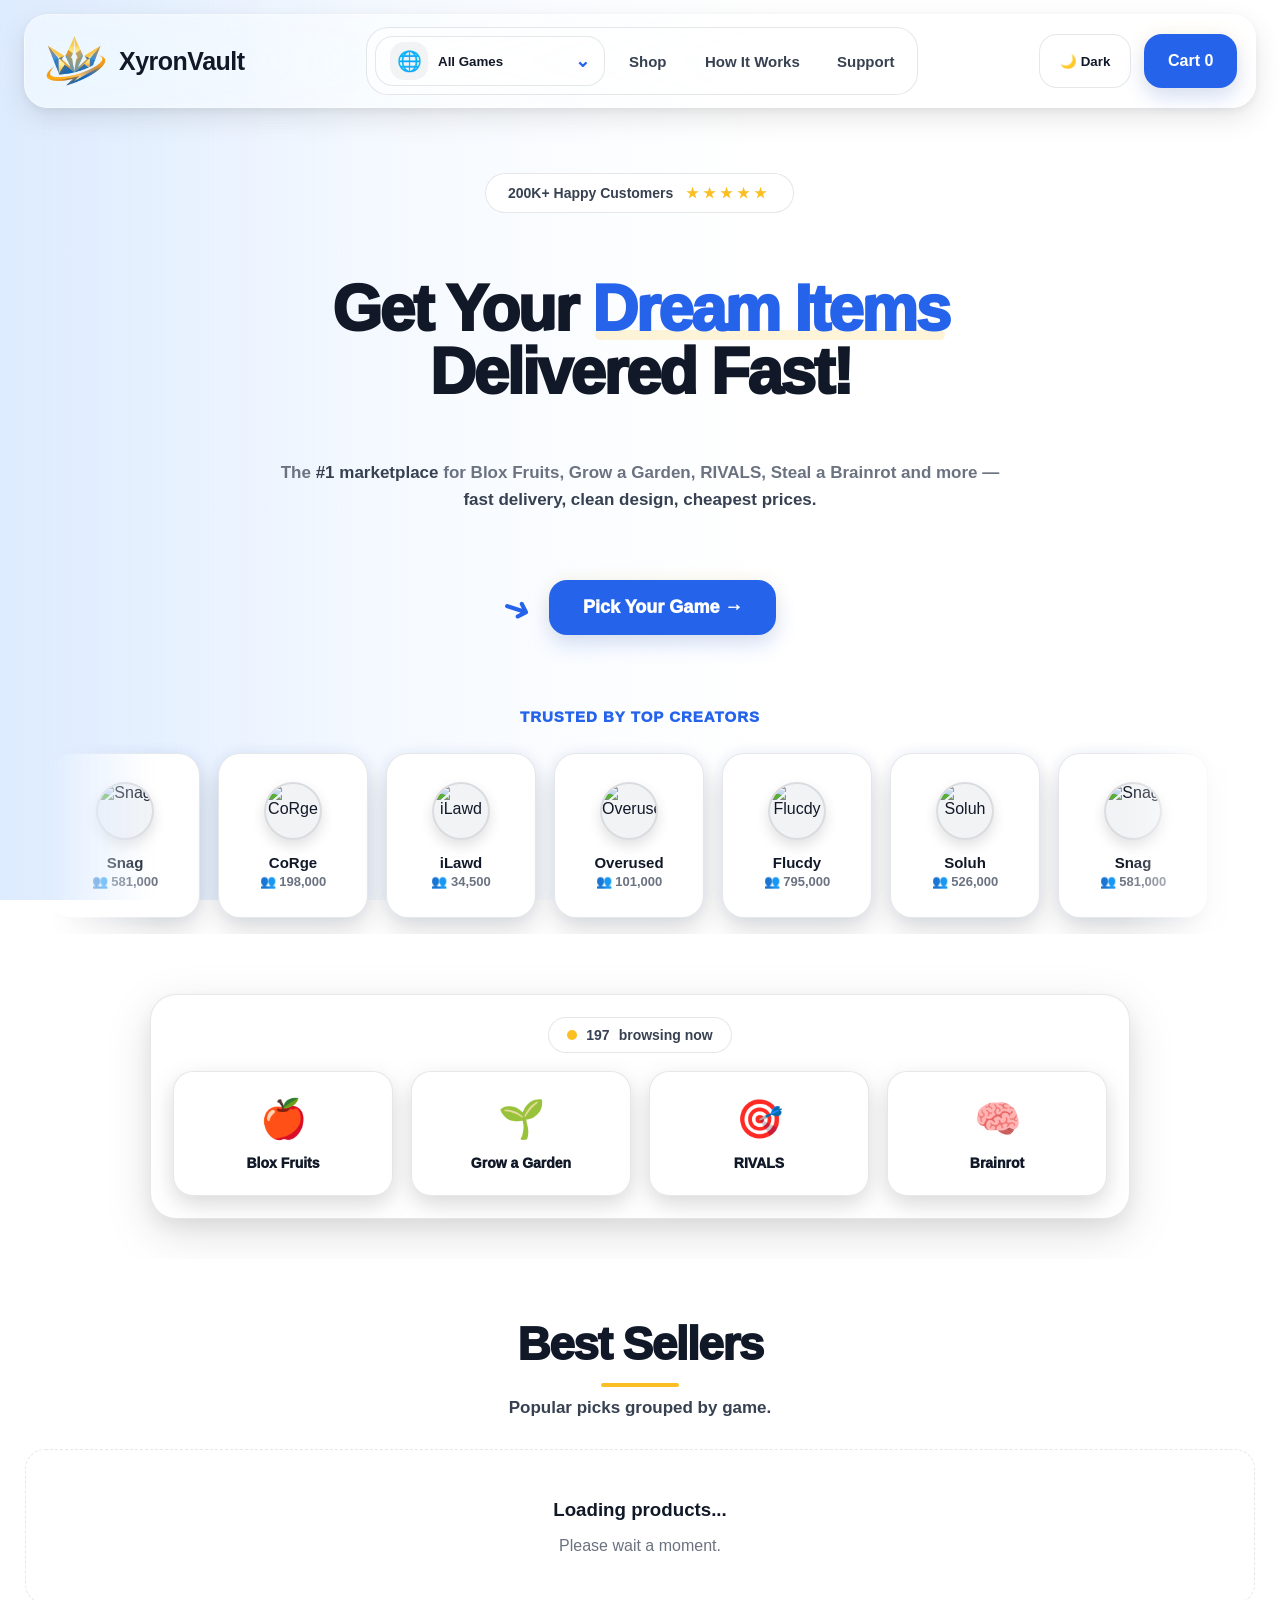
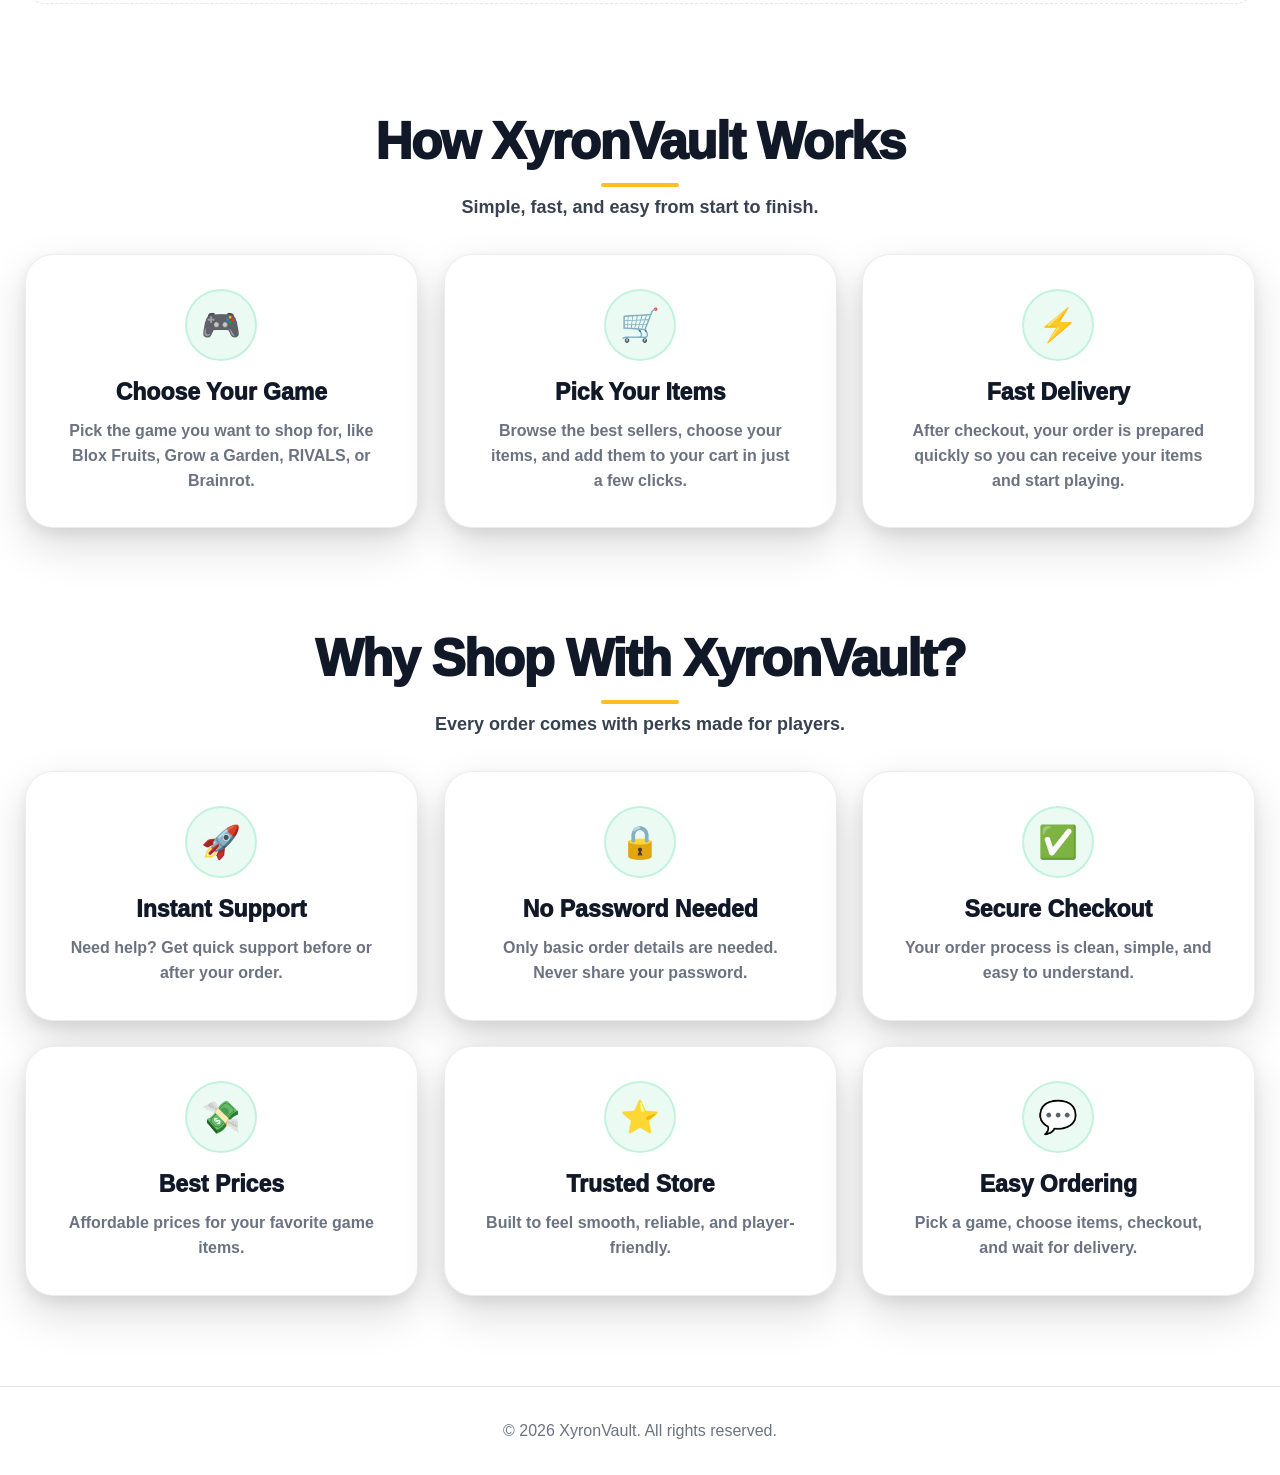
==== commit cfcf97b0: "Update index.html" ====
--- a/index.html
+++ b/index.html
@@ -1,5 +1,4 @@
 <!DOCTYPE html>
-
 <html lang="en">
 <head>
   <meta charset="UTF-8" />
@@ -19,32 +18,29 @@
       <span>XyronVault</span>
     </a>
 
-```
-<div class="nav-center">
-  <div class="game-dropdown" id="gameDropdown">
-    <button class="game-dropdown-btn" onclick="toggleGameDropdown(event)">
-      <span class="selected-game-icon">🌐</span>
-      <span>All Games</span>
-      <span class="dropdown-arrow">⌄</span>
-    </button>
-
-    <div class="game-menu" id="gameMenu"></div>
-  </div>
-
-  <a href="#shop">Shop</a>
-  <a href="#how-it-works">How It Works</a>
-  <a href="#support">Support</a>
-</div>
-
-<div class="nav-actions">
-  <button class="theme-toggle" onclick="toggleTheme()">☀️ Light</button>
-
-  <button class="cart-btn" onclick="openCart()">
-    Cart <span id="cartCount">0</span>
-  </button>
-</div>
-```
-
+    <div class="nav-center">
+      <div class="game-dropdown" id="gameDropdown">
+        <button class="game-dropdown-btn" onclick="toggleGameDropdown(event)">
+          <span class="selected-game-icon">🌐</span>
+          <span>All Games</span>
+          <span class="dropdown-arrow">⌄</span>
+        </button>
+
+        <div class="game-menu" id="gameMenu"></div>
+      </div>
+
+      <a href="#shop">Shop</a>
+      <a href="#how-it-works">How It Works</a>
+      <a href="#support">Support</a>
+    </div>
+
+    <div class="nav-actions">
+      <button class="theme-toggle" onclick="toggleTheme()">☀️ Light</button>
+
+      <button class="cart-btn" onclick="openCart()">
+        Cart <span id="cartCount">0</span>
+      </button>
+    </div>
   </nav>
 
   <section class="hero marketplace-hero">
@@ -53,115 +49,110 @@
       <span class="stars">★★★★★</span>
     </div>
 
-```
-<h1 class="hero-title">
-  Get Your <span>Dream Items</span><br>
-  Delivered Fast!
-</h1>
-
-<p class="hero-subtitle">
-  The <b>#1 marketplace</b> for Blox Fruits, Grow a Garden, RIVALS,
-  Steal a Brainrot and more — <b>fast delivery, clean design, cheapest prices.</b>
-</p>
-
-<div class="hero-cta-row">
-  <div class="hero-arrow">➜</div>
-
-  <button class="hero-main-btn" onclick="openGamePopup()">
-    Pick Your Game →
-  </button>
-</div>
-
-<div class="creator-strip">
-  <h3>Trusted by Top Creators</h3>
-
-  <div class="creator-marquee">
-    <div class="creator-track">
-
-      <div class="creator-card">
-        <img class="creator-avatar-img" src="https://api.dicebear.com/8.x/avataaars/svg?seed=Snag" alt="Snag">
-        <h4>Snag</h4>
-        <p>👥 581,000</p>
-      </div>
-
-      <div class="creator-card">
-        <img class="creator-avatar-img" src="https://api.dicebear.com/8.x/avataaars/svg?seed=CoRge" alt="CoRge">
-        <h4>CoRge</h4>
-        <p>👥 198,000</p>
-      </div>
-
-      <div class="creator-card">
-        <img class="creator-avatar-img" src="https://api.dicebear.com/8.x/avataaars/svg?seed=iLawd" alt="iLawd">
-        <h4>iLawd</h4>
-        <p>👥 34,500</p>
-      </div>
-
-      <div class="creator-card">
-        <img class="creator-avatar-img" src="https://api.dicebear.com/8.x/avataaars/svg?seed=Overused" alt="Overused">
-        <h4>Overused</h4>
-        <p>👥 101,000</p>
-      </div>
-
-      <div class="creator-card">
-        <img class="creator-avatar-img" src="https://api.dicebear.com/8.x/avataaars/svg?seed=Flucdy" alt="Flucdy">
-        <h4>Flucdy</h4>
-        <p>👥 795,000</p>
-      </div>
-
-      <div class="creator-card">
-        <img class="creator-avatar-img" src="https://api.dicebear.com/8.x/avataaars/svg?seed=Soluh" alt="Soluh">
-        <h4>Soluh</h4>
-        <p>👥 526,000</p>
-      </div>
-
-      <div class="creator-card">
-        <img class="creator-avatar-img" src="https://api.dicebear.com/8.x/avataaars/svg?seed=Snag2" alt="Snag">
-        <h4>Snag</h4>
-        <p>👥 581,000</p>
-      </div>
-
-      <div class="creator-card">
-        <img class="creator-avatar-img" src="https://api.dicebear.com/8.x/avataaars/svg?seed=CoRge2" alt="CoRge">
-        <h4>CoRge</h4>
-        <p>👥 198,000</p>
-      </div>
-
-    </div>
-  </div>
-</div>
-
-<div class="hero-floating-area">
-  <div class="hero-glow-card">
-    <div class="mini-live-pill">
-      <span class="live-dot"></span>
-      <b>197</b> browsing now
-    </div>
-
-    <div class="hero-games-row">
-      <div class="hero-game-card" onclick="window.location.href='game.html?game=Blox%20Fruits'">
-        <span>🍎</span>
-        <p>Blox Fruits</p>
-      </div>
-
-      <div class="hero-game-card" onclick="window.location.href='game.html?game=Grow%20a%20Garden'">
-        <span>🌱</span>
-        <p>Grow a Garden</p>
-      </div>
-
-      <div class="hero-game-card" onclick="window.location.href='game.html?game=RIVALS'">
-        <span>🎯</span>
-        <p>RIVALS</p>
-      </div>
-
-      <div class="hero-game-card" onclick="window.location.href='game.html?game=Steal%20a%20Brainrot'">
-        <span>🧠</span>
-        <p>Brainrot</p>
-      </div>
-    </div>
-  </div>
-</div>
-```
-
+    <h1 class="hero-title">
+      Get Your <span>Dream Items</span><br>
+      Delivered Fast!
+    </h1>
+
+    <p class="hero-subtitle">
+      The <b>#1 marketplace</b> for Blox Fruits, Grow a Garden, RIVALS,
+      Steal a Brainrot and more — <b>fast delivery, clean design, cheapest prices.</b>
+    </p>
+
+    <div class="hero-cta-row">
+      <div class="hero-arrow">➜</div>
+
+      <button class="hero-main-btn" onclick="openGamePopup()">
+        Pick Your Game →
+      </button>
+    </div>
+
+    <div class="creator-strip">
+      <h3>Trusted by Top Creators</h3>
+
+      <div class="creator-marquee">
+        <div class="creator-track">
+          <div class="creator-card">
+            <img class="creator-avatar-img" src="https://api.dicebear.com/8.x/avataaars/svg?seed=Snag" alt="Snag">
+            <h4>Snag</h4>
+            <p>👥 581,000</p>
+          </div>
+
+          <div class="creator-card">
+            <img class="creator-avatar-img" src="https://api.dicebear.com/8.x/avataaars/svg?seed=CoRge" alt="CoRge">
+            <h4>CoRge</h4>
+            <p>👥 198,000</p>
+          </div>
+
+          <div class="creator-card">
+            <img class="creator-avatar-img" src="https://api.dicebear.com/8.x/avataaars/svg?seed=iLawd" alt="iLawd">
+            <h4>iLawd</h4>
+            <p>👥 34,500</p>
+          </div>
+
+          <div class="creator-card">
+            <img class="creator-avatar-img" src="https://api.dicebear.com/8.x/avataaars/svg?seed=Overused" alt="Overused">
+            <h4>Overused</h4>
+            <p>👥 101,000</p>
+          </div>
+
+          <div class="creator-card">
+            <img class="creator-avatar-img" src="https://api.dicebear.com/8.x/avataaars/svg?seed=Flucdy" alt="Flucdy">
+            <h4>Flucdy</h4>
+            <p>👥 795,000</p>
+          </div>
+
+          <div class="creator-card">
+            <img class="creator-avatar-img" src="https://api.dicebear.com/8.x/avataaars/svg?seed=Soluh" alt="Soluh">
+            <h4>Soluh</h4>
+            <p>👥 526,000</p>
+          </div>
+
+          <div class="creator-card">
+            <img class="creator-avatar-img" src="https://api.dicebear.com/8.x/avataaars/svg?seed=Snag2" alt="Snag">
+            <h4>Snag</h4>
+            <p>👥 581,000</p>
+          </div>
+
+          <div class="creator-card">
+            <img class="creator-avatar-img" src="https://api.dicebear.com/8.x/avataaars/svg?seed=CoRge2" alt="CoRge">
+            <h4>CoRge</h4>
+            <p>👥 198,000</p>
+          </div>
+        </div>
+      </div>
+    </div>
+
+    <div class="hero-floating-area">
+      <div class="hero-glow-card">
+        <div class="mini-live-pill">
+          <span class="live-dot"></span>
+          <b>197</b> browsing now
+        </div>
+
+        <div class="hero-games-row">
+          <div class="hero-game-card" onclick="window.location.href='game.html?game=Blox%20Fruits'">
+            <span>🍎</span>
+            <p>Blox Fruits</p>
+          </div>
+
+          <div class="hero-game-card" onclick="window.location.href='game.html?game=Grow%20a%20Garden'">
+            <span>🌱</span>
+            <p>Grow a Garden</p>
+          </div>
+
+          <div class="hero-game-card" onclick="window.location.href='game.html?game=RIVALS'">
+            <span>🎯</span>
+            <p>RIVALS</p>
+          </div>
+
+          <div class="hero-game-card" onclick="window.location.href='game.html?game=Steal%20a%20Brainrot'">
+            <span>🧠</span>
+            <p>Brainrot</p>
+          </div>
+        </div>
+      </div>
+    </div>
   </section>
 
   <main class="container">
@@ -171,107 +162,95 @@
         <p id="bestSellerSubtitle">Popular picks grouped by game.</p>
       </div>
 
-```
-  <div class="home-game-sections" id="itemsGrid">
-    <div class="empty-state">
-      <h3>Loading products...</h3>
-      <p>Please wait a moment.</p>
-    </div>
-  </div>
-</section>
-
-<section class="zyron-steps-section" id="how-it-works">
-  <div class="zyron-section-title">
-    <h2>How XyronVault Works</h2>
-    <p>Simple, fast, and easy from start to finish.</p>
-  </div>
-
-  <div class="steps-carousel-head">
-    <button class="steps-arrow" type="button" onclick="scrollSteps(-1)">‹</button>
-    <button class="steps-arrow" type="button" onclick="scrollSteps(1)">›</button>
-  </div>
-
-  <div class="zyron-steps-grid" id="stepsCarousel">
-    <div class="zyron-info-card">
-      <div class="zyron-card-icon">🎮</div>
-      <h3>Choose Your Game</h3>
-      <p>
-        Pick the game you want to shop for, like Blox Fruits,
-        Grow a Garden, RIVALS, or Brainrot.
-      </p>
-    </div>
-
-    <div class="zyron-info-card">
-      <div class="zyron-card-icon">🛒</div>
-      <h3>Pick Your Items</h3>
-      <p>
-        Browse the best sellers, choose your items, and add them
-        to your cart in just a few clicks.
-      </p>
-    </div>
-
-    <div class="zyron-info-card">
-      <div class="zyron-card-icon">⚡</div>
-      <h3>Fast Delivery</h3>
-      <p>
-        After checkout, your order is prepared quickly so you can
-        receive your items and start playing.
-      </p>
-    </div>
-  </div>
-</section>
-
-<section class="zyron-benefits-section">
-  <div class="zyron-section-title">
-    <h2>Why Shop With XyronVault?</h2>
-    <p>Every order comes with perks made for players.</p>
-  </div>
-
-  <div class="benefits-carousel-head">
-    <button class="benefits-arrow" type="button" onclick="scrollBenefits(-1)">‹</button>
-    <button class="benefits-arrow" type="button" onclick="scrollBenefits(1)">›</button>
-  </div>
-
-  <div class="zyron-benefits-grid" id="benefitsCarousel">
-    <div class="zyron-benefit-card">
-      <div class="zyron-card-icon">🚀</div>
-      <h3>Instant Support</h3>
-      <p>Need help? Get quick support before or after your order.</p>
-    </div>
-
-    <div class="zyron-benefit-card">
-      <div class="zyron-card-icon">🔒</div>
-      <h3>No Password Needed</h3>
-      <p>Only basic order details are needed. Never share your password.</p>
-    </div>
-
-    <div class="zyron-benefit-card">
-      <div class="zyron-card-icon">✅</div>
-      <h3>Secure Checkout</h3>
-      <p>Your order process is clean, simple, and easy to understand.</p>
-    </div>
-
-    <div class="zyron-benefit-card">
-      <div class="zyron-card-icon">💸</div>
-      <h3>Best Prices</h3>
-      <p>Affordable prices for your favorite game items.</p>
-    </div>
-
-    <div class="zyron-benefit-card">
-      <div class="zyron-card-icon">⭐</div>
-      <h3>Trusted Store</h3>
-      <p>Built to feel smooth, reliable, and player-friendly.</p>
-    </div>
-
-    <div class="zyron-benefit-card">
-      <div class="zyron-card-icon">💬</div>
-      <h3>Easy Ordering</h3>
-      <p>Pick a game, choose items, checkout, and wait for delivery.</p>
-    </div>
-  </div>
-</section>
-```
-
+      <div class="home-game-sections" id="itemsGrid">
+        <div class="empty-state">
+          <h3>Loading products...</h3>
+          <p>Please wait a moment.</p>
+        </div>
+      </div>
+    </section>
+
+    <section class="zyron-steps-section" id="how-it-works">
+      <div class="zyron-section-title">
+        <h2>How XyronVault Works</h2>
+        <p>Simple, fast, and easy from start to finish.</p>
+      </div>
+
+      <div class="steps-carousel-head">
+        <button class="steps-arrow" type="button" onclick="scrollSteps(-1)">‹</button>
+        <button class="steps-arrow" type="button" onclick="scrollSteps(1)">›</button>
+      </div>
+
+      <div class="zyron-steps-grid" id="stepsCarousel">
+        <div class="zyron-info-card">
+          <div class="zyron-card-icon">🎮</div>
+          <h3>Choose Your Game</h3>
+          <p>Pick the game you want to shop for, like Blox Fruits, Grow a Garden, RIVALS, or Brainrot.</p>
+        </div>
+
+        <div class="zyron-info-card">
+          <div class="zyron-card-icon">🛒</div>
+          <h3>Pick Your Items</h3>
+          <p>Browse the best sellers, choose your items, and add them to your cart in just a few clicks.</p>
+        </div>
+
+        <div class="zyron-info-card">
+          <div class="zyron-card-icon">⚡</div>
+          <h3>Fast Delivery</h3>
+          <p>After checkout, your order is prepared quickly so you can receive your items and start playing.</p>
+        </div>
+      </div>
+    </section>
+
+    <section class="zyron-benefits-section">
+      <div class="zyron-section-title">
+        <h2>Why Shop With XyronVault?</h2>
+        <p>Every order comes with perks made for players.</p>
+      </div>
+
+      <div class="benefits-carousel-head">
+        <button class="benefits-arrow" type="button" onclick="scrollBenefits(-1)">‹</button>
+        <button class="benefits-arrow" type="button" onclick="scrollBenefits(1)">›</button>
+      </div>
+
+      <div class="zyron-benefits-grid" id="benefitsCarousel">
+        <div class="zyron-benefit-card">
+          <div class="zyron-card-icon">🚀</div>
+          <h3>Instant Support</h3>
+          <p>Need help? Get quick support before or after your order.</p>
+        </div>
+
+        <div class="zyron-benefit-card">
+          <div class="zyron-card-icon">🔒</div>
+          <h3>No Password Needed</h3>
+          <p>Only basic order details are needed. Never share your password.</p>
+        </div>
+
+        <div class="zyron-benefit-card">
+          <div class="zyron-card-icon">✅</div>
+          <h3>Secure Checkout</h3>
+          <p>Your order process is clean, simple, and easy to understand.</p>
+        </div>
+
+        <div class="zyron-benefit-card">
+          <div class="zyron-card-icon">💸</div>
+          <h3>Best Prices</h3>
+          <p>Affordable prices for your favorite game items.</p>
+        </div>
+
+        <div class="zyron-benefit-card">
+          <div class="zyron-card-icon">⭐</div>
+          <h3>Trusted Store</h3>
+          <p>Built to feel smooth, reliable, and player-friendly.</p>
+        </div>
+
+        <div class="zyron-benefit-card">
+          <div class="zyron-card-icon">💬</div>
+          <h3>Easy Ordering</h3>
+          <p>Pick a game, choose items, checkout, and wait for delivery.</p>
+        </div>
+      </div>
+    </section>
   </main>
 
   <aside class="cart-drawer" id="cartDrawer">
@@ -280,17 +259,14 @@
       <button class="close-btn" onclick="closeCart()">Close</button>
     </div>
 
-```
-<div id="cartItems"></div>
-
-<div class="cart-total">
-  <span>Total</span>
-  <span id="cartTotal">$0.00</span>
-</div>
-
-<button class="checkout-btn" onclick="checkout()">Checkout</button>
-```
-
+    <div id="cartItems"></div>
+
+    <div class="cart-total">
+      <span>Total</span>
+      <span id="cartTotal">$0.00</span>
+    </div>
+
+    <button class="checkout-btn" onclick="checkout()">Checkout</button>
   </aside>
 
   <div class="game-popup-bg" id="gamePopup">
@@ -301,38 +277,35 @@
           <p>Choose a game to start shopping.</p>
         </div>
 
-```
-    <button class="game-popup-close" onclick="closeGamePopup()">X</button>
-  </div>
-
-  <div class="game-popup-grid">
-    <div class="popup-game-card" onclick="window.location.href='game.html?game=Blox%20Fruits'">
-      <span>🍎</span>
-      <h3>Blox Fruits</h3>
-      <p>Gamepasses, perm fruits & physical fruits</p>
-    </div>
-
-    <div class="popup-game-card" onclick="window.location.href='game.html?game=Grow%20a%20Garden'">
-      <span>🌱</span>
-      <h3>Grow a Garden</h3>
-      <p>Seeds & pets</p>
-    </div>
-
-    <div class="popup-game-card" onclick="window.location.href='game.html?game=RIVALS'">
-      <span>🎯</span>
-      <h3>RIVALS</h3>
-      <p>Gamepasses & skin cases</p>
-    </div>
-
-    <div class="popup-game-card" onclick="window.location.href='game.html?game=Steal%20a%20Brainrot'">
-      <span>🧠</span>
-      <h3>Steal a Brainrot</h3>
-      <p>Brainrots only</p>
-    </div>
-  </div>
-</div>
-```
-
+        <button class="game-popup-close" onclick="closeGamePopup()">X</button>
+      </div>
+
+      <div class="game-popup-grid">
+        <div class="popup-game-card" onclick="window.location.href='game.html?game=Blox%20Fruits'">
+          <span>🍎</span>
+          <h3>Blox Fruits</h3>
+          <p>Gamepasses, perm fruits & physical fruits</p>
+        </div>
+
+        <div class="popup-game-card" onclick="window.location.href='game.html?game=Grow%20a%20Garden'">
+          <span>🌱</span>
+          <h3>Grow a Garden</h3>
+          <p>Seeds & pets</p>
+        </div>
+
+        <div class="popup-game-card" onclick="window.location.href='game.html?game=RIVALS'">
+          <span>🎯</span>
+          <h3>RIVALS</h3>
+          <p>Gamepasses & skin cases</p>
+        </div>
+
+        <div class="popup-game-card" onclick="window.location.href='game.html?game=Steal%20a%20Brainrot'">
+          <span>🧠</span>
+          <h3>Steal a Brainrot</h3>
+          <p>Brainrots only</p>
+        </div>
+      </div>
+    </div>
   </div>
 
   <footer class="footer" id="support">
@@ -340,46 +313,15 @@
   </footer>
 
   <script src="theme.js"></script>
-
   <script src="firebase.js"></script>
 
   <script>
     const games = [
-      {
-        name: "All Games",
-        icon: "🌐",
-        description: "View everything",
-        tag: "All",
-        page: "index.html#shop"
-      },
-      {
-        name: "Blox Fruits",
-        icon: "🍎",
-        description: "Gamepasses, perm fruits & physical fruits",
-        tag: "Fast",
-        page: "game.html?game=Blox%20Fruits"
-      },
-      {
-        name: "Steal a Brainrot",
-        icon: "🧠",
-        description: "Brainrots only",
-        tag: "Fast",
-        page: "game.html?game=Steal%20a%20Brainrot"
-      },
-      {
-        name: "Grow a Garden",
-        icon: "🌱",
-        description: "Seeds & pets",
-        tag: "Fast",
-        page: "game.html?game=Grow%20a%20Garden"
-      },
-      {
-        name: "RIVALS",
-        icon: "🎯",
-        description: "Gamepasses & skin cases",
-        tag: "Fast",
-        page: "game.html?game=RIVALS"
-      }
+      { name: "All Games", icon: "🌐", description: "View everything", tag: "All", page: "index.html#shop" },
+      { name: "Blox Fruits", icon: "🍎", description: "Gamepasses, perm fruits & physical fruits", tag: "Fast", page: "game.html?game=Blox%20Fruits" },
+      { name: "Steal a Brainrot", icon: "🧠", description: "Brainrots only", tag: "Fast", page: "game.html?game=Steal%20a%20Brainrot" },
+      { name: "Grow a Garden", icon: "🌱", description: "Seeds & pets", tag: "Fast", page: "game.html?game=Grow%20a%20Garden" },
+      { name: "RIVALS", icon: "🎯", description: "Gamepasses & skin cases", tag: "Fast", page: "game.html?game=RIVALS" }
     ];
 
     const homeSections = [
@@ -395,7 +337,6 @@
     const gameDropdown = document.getElementById("gameDropdown");
     const gameMenu = document.getElementById("gameMenu");
     const gamePopup = document.getElementById("gamePopup");
-
     const itemsGrid = document.getElementById("itemsGrid");
 
     const cartDrawer = document.getElementById("cartDrawer");
@@ -417,7 +358,6 @@
 
         if (tries > 80) {
           clearInterval(timer);
-
           itemsGrid.innerHTML = `
             <div class="empty-state">
               <h3>Firebase is not loaded ;-;</h3>
@@ -429,9 +369,7 @@
     }
 
     async function loadItems() {
-      if (typeof getFirebaseItems !== "function") {
-        return [];
-      }
+      if (typeof getFirebaseItems !== "function") return [];
 
       try {
         return await getFirebaseItems();
@@ -458,12 +396,10 @@
 
         item.innerHTML = `
           <span class="game-menu-icon">${game.icon}</span>
-
           <div>
             <h4>${game.name}</h4>
             <p>${game.description}</p>
           </div>
-
           <span class="quick-tag">${game.tag}</span>
         `;
 
@@ -476,9 +412,7 @@
     }
 
     function toggleGameDropdown(event) {
-      if (event) {
-        event.stopPropagation();
-      }
+      if (event) event.stopPropagation();
 
       gameDropdown.classList.toggle("open");
       gameMenu.classList.toggle("active");
@@ -499,7 +433,6 @@
 
     function scrollSteps(direction) {
       const stepsCarousel = document.getElementById("stepsCarousel");
-
       if (!stepsCarousel) return;
 
       stepsCarousel.scrollBy({
@@ -510,7 +443,6 @@
 
     function scrollBenefits(direction) {
       const benefitsCarousel = document.getElementById("benefitsCarousel");
-
       if (!benefitsCarousel) return;
 
       benefitsCarousel.scrollBy({
@@ -612,16 +544,12 @@
 
         card.innerHTML = `
           <div class="item-img-wrap">${imageHTML}</div>
-
           <span class="item-tag">${item.category || "Item"}</span>
-
           <h3>${item.name || "Unnamed Item"}</h3>
-
           <p class="item-meta">
             ${item.game || "Game"}<br>
             ${stock > 0 ? "Stock: " + stock : "Out of stock"}
           </p>
-
           <div class="item-bottom">
             <span class="price">$${price.toFixed(2)}</span>
             <button class="add-btn" ${stock > 0 ? "" : "disabled"}>Add</button>
